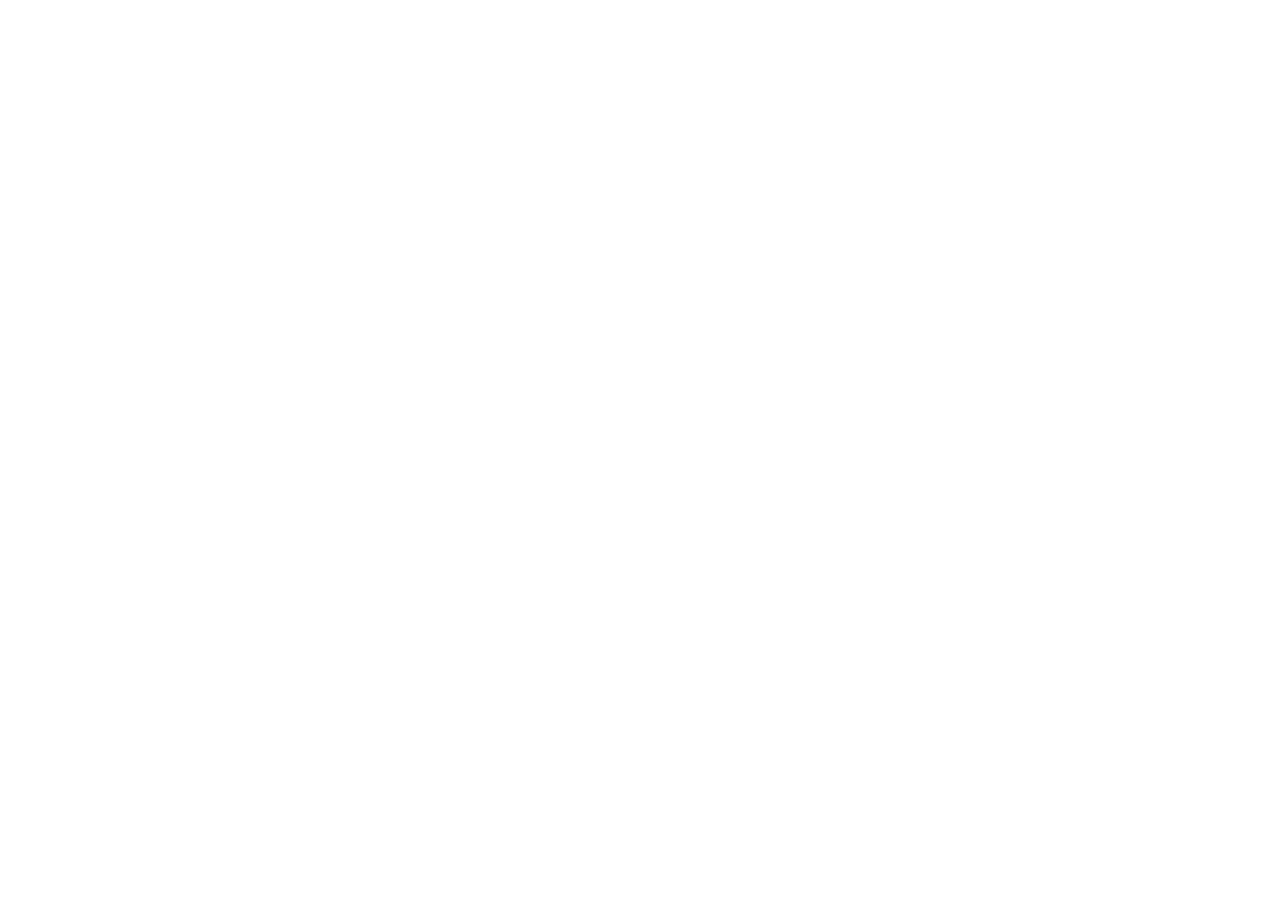
==== index.html @ 06d78d98 "Add files via upload" ====
<!doctype html><html lang="en"><head><meta charset="UTF-8"><meta name="viewport" content="width=device-width,initial-scale=1"><meta http-equiv="refresh" content="0; url=https://artuchka.github.io/carbonex_webpack/pages/index.html"><title>transfer</title><script defer="defer" src="scripts/runtime.743f1b0fbcf924153faa.js"></script><script defer="defer" src="scripts/index.76515ebac9f952117850.js"></script><script defer="defer" src="scripts/about.baab93d1dc655d217a46.js"></script><script defer="defer" src="scripts/contact.d3792eaab68d9ca2383b.js"></script><script defer="defer" src="scripts/brunches.a3fe02548e35f47f74bb.js"></script><script defer="defer" src="scripts/news.941eb6f0e7a9055fbc7c.js"></script><script defer="defer" src="scripts/products.e85b2eaa3af7d85cfc5d.js"></script><script defer="defer" src="scripts/footer.417ac31584b0e23fd582.js"></script><script defer="defer" src="scripts/header.2b86e979742d3f9196d7.js"></script><link href="index.css" rel="stylesheet"><link href="about.css" rel="stylesheet"><link href="contact.css" rel="stylesheet"><link href="brunches.css" rel="stylesheet"><link href="news.css" rel="stylesheet"><link href="products.css" rel="stylesheet"></head><body></body></html>
---- index.css ----
@import url(https://fonts.googleapis.com/css2?family=Noto+Sans:ital,wght@0,200;0,300;0,400;0,500;0,600;0,700;0,800;1,200;1,300;1,400;1,500;1,600;1,700;1,800&family=Play:wght@400;700&display=swap);
*{margin:0;padding:0;box-sizing:border-box}.btn{background-color:#fff;border-radius:.3em;cursor:pointer;padding:.9em;font-size:1.1rem;text-align:center;text-decoration:none;color:#323232;text-transform:uppercase;font-family:"Play",sans-serif;letter-spacing:.07em;max-width:300px}.btn.btn--border{border:1px solid #323232}.header{display:flex;flex-direction:row;justify-content:space-between;align-items:center;align-items:center;padding:1rem;position:sticky;background-color:#fff;z-index:1;top:0;box-shadow:0 0 10px 0 rgba(115,115,115,.557)}.header .tablet{display:none}.header .phone-call .desc{font-family:"Noto Sans",sans-serif;margin-bottom:1em;max-width:700px;color:#8b8b8b}.header .phone-call a{color:#323232;text-decoration:none;font-family:"Noto Sans",sans-serif}@media(min-width: 768px){.header .tablet{display:block}}.header .logo{display:flex;flex-direction:row;justify-content:space-between;align-items:center}.header .logo .text{font-family:"Play",sans-serif;text-transform:uppercase;font-weight:700}.header .nav{display:none;position:absolute;top:100%;left:0;width:100vw}.header .nav-list{display:flex;flex-direction:column;align-items:center;gap:3rem;padding:1rem;background-color:#323232}.header .nav-list a{color:#fff;text-decoration:none;font-family:"Noto Sans",sans-serif;margin-bottom:1em;max-width:700px}.header .nav.show{display:block}.footer{background-color:#323232;display:flex;flex-direction:column;align-items:center;text-align:center;gap:1rem;padding:1rem}.footer>*{font-family:"Noto Sans",sans-serif;margin-bottom:1em;max-width:700px;color:#8b8b8b}@media(min-width: 768px){.footer{flex-direction:row;flex-wrap:wrap;justify-content:space-around;gap:3rem}}.footer .phone-call .desc{font-family:"Noto Sans",sans-serif;margin-bottom:1em;max-width:700px;color:#8b8b8b}.footer .phone-call a{color:#fff;text-decoration:none}.footer .address{color:#fff}.footer .logo{display:flex;flex-direction:row;justify-content:space-between;align-items:center;justify-content:center;gap:1rem}.footer .logo .text{font-family:"Play",sans-serif;text-transform:uppercase;font-weight:700}.footer .logo .text{color:#fff}.section{padding:1rem;color:#323232}.section>*{width:90%;margin:0 auto}.section .section__title{font-size:calc(2rem + .5vw);font-weight:600;font-family:"Play",sans-serif;text-transform:uppercase;margin-bottom:1em;max-width:700px;text-align:center}.section .section__subtitle{font-family:"Noto Sans",sans-serif;margin-bottom:1em;max-width:700px}.section .section__image{margin-bottom:2rem;margin-top:2rem;position:relative;max-width:500px}.section .section__image .bg{background-color:#c1f0ff;width:100%;height:100%;position:absolute;inset:0;top:-10px;left:10px;z-index:-1;border-radius:.3em}.section .section__image img{width:100%;height:100%;border-radius:.3em}.section .section__text{font-family:"Noto Sans",sans-serif;text-align:center;margin-bottom:4rem}.section .section__text p{margin-bottom:1rem}@media(min-width: 768px){.section .section__text{text-align:left}}.section-full-screen{display:flex;flex-direction:column;justify-content:center;align-items:flex-start;min-height:100vh;color:#fff;position:relative;isolation:isolate}.section-full-screen ::after{content:"";position:absolute;inset:0;background-image:url(images/header_bg.7e045c01c6c83c790b51.png);background-size:cover;z-index:-1;filter:brightness(50%)}.section-full-screen .title{font-size:calc(2rem + .5vw);font-weight:600;font-family:"Play",sans-serif;text-transform:uppercase;margin-bottom:1em;max-width:700px}.section-full-screen .subtitle{font-family:"Noto Sans",sans-serif;margin-bottom:1em;max-width:700px}@media(min-width: 768px){.section-full-screen>*{margin-left:2rem}}.branch-container{display:flex;flex-direction:column;justify-content:center;align-items:center;text-align:center;gap:2rem}@media(min-width: 768px){.branch-container{flex-direction:row;flex-wrap:wrap}}.branch-container .branch-item{display:flex;flex-direction:column;justify-content:center;align-items:center;gap:1rem;width:50%;max-width:200px}.branch-container .branch-item .name{font-size:1rem;text-transform:uppercase;font-weight:600;font-family:"Play",sans-serif}.branch-container .branch-item .follow-link{text-decoration:none;color:#323232;border-bottom:2px dashed #323232}.branch-container .branch-item img{width:100px;height:100px}.product-container{display:flex;flex-direction:column;align-items:center;justify-content:center;gap:2rem}@media(min-width: 768px){.product-container{flex-direction:row;flex-wrap:wrap}}.product-container .product-card{position:relative;overflow:hidden;border-radius:.5em;max-width:300px}.product-container .product-card img{width:100%;height:100%}.product-container .product-card .content{display:flex;flex-direction:column;height:100%;position:absolute;top:0;left:0;padding:1rem;color:#fff;font-family:"Play",sans-serif}.product-container .product-card .content .card-title{font-size:1.3rem;font-weight:700;text-transform:uppercase;margin-bottom:1rem}.product-container .product-card .content .card-text{font-family:"Noto Sans",sans-serif}.product-container .product-card .content .card-btn{display:flex;flex-direction:row;justify-content:space-between;align-items:center;position:absolute;bottom:0;left:0;right:0;background-color:#007fa7}.product-container .product-card .content .card-btn span{background-color:#005874;padding:.5rem 1rem}.product-container .product-card .content .card-btn .btn-text{margin-left:auto;margin-right:auto;text-transform:uppercase;color:#fff}.section-benefits{padding:0}.benefit-list{position:relative;isolation:isolate;color:#fff;padding:3rem 2rem;text-align:center}.benefit-list ::after{content:"";position:absolute;inset:0;background-image:url(images/benefit_bg.de28521b7c0b02833024.png);background-size:cover;z-index:-1}@media(min-width: 768px){.benefit-list ::after{background-position-y:50%}}.benefit-list .title{display:flex;flex-direction:row;justify-content:space-between;align-items:center;gap:1rem;justify-content:center;align-items:center;max-width:40%;margin:0 auto;font-size:calc(2rem + .5vw);font-weight:600;font-family:"Play",sans-serif;text-transform:uppercase;margin-bottom:1em;max-width:700px;font-size:1rem}@media(min-width: 768px){.benefit-list .title{font-size:1.5rem}}.benefit-list .desc{font-family:"Noto Sans",sans-serif}.section-about{text-align:center}.news-container{display:flex;flex-direction:column;justify-content:center;align-items:center;gap:2rem}.news-container .tablet{display:none}@media(min-width: 768px){.news-container{flex-direction:row;flex-wrap:wrap}.news-container .tablet{display:block}}.news-container .news-card{border-radius:.5em;max-width:300px}.news-container .news-card img{width:100%;height:100%}.news-container .news-card .content{display:flex;flex-direction:column;font-family:"Play",sans-serif}.news-container .news-card .content .card-title{font-size:1.3rem;font-weight:700;text-transform:uppercase;margin-bottom:1rem}.news-container .news-card .content .card-text{font-family:"Noto Sans",sans-serif;margin-bottom:1em}.news-container .news-card .content .card-btn{display:flex;flex-direction:row;justify-content:space-between;align-items:center;border-radius:.5em;overflow:hidden;background-color:#007fa7}.news-container .news-card .content .card-btn span{background-color:#005874;padding:.5rem 1rem}.news-container .news-card .content .card-btn .btn-text{margin-left:auto;margin-right:auto;text-transform:uppercase;color:#fff}.section-contact .contact-list-title{font-size:calc(2rem + .5vw);font-weight:600;font-family:"Play",sans-serif;text-transform:uppercase;margin-bottom:1em;max-width:700px;font-size:calc(1.2rem + .5vw);margin-bottom:0;text-align:center;text-align:left;margin-bottom:1em;margin-left:1rem}.section-contact .contact-list{display:flex;flex-direction:column;margin-left:1rem;gap:1rem}.section-contact .contact-list .contact-item{display:grid;grid-template-columns:100px 1fr}.section-contact .contact-list .contact-item .property{font-family:"Noto Sans",sans-serif;margin-bottom:1em;max-width:700px;color:#8b8b8b}.section-contact .contact-list .contact-item .value{font-family:"Noto Sans",sans-serif}.section-contact .contact-list .contact-item .value__title{color:#007fa7}.section-contact .contact-list .contact-item .value__list{display:flex;flex-direction:column;list-style:none}@media(min-width: 768px){.section-contact>*{margin-left:3rem}}.section-contact .section__image{margin-bottom:2rem;margin-top:2rem;position:relative;max-width:500px;margin-left:auto;margin-right:auto}.section-contact .section__image .bg{background-color:#c1f0ff;width:100%;height:100%;position:absolute;inset:0;top:-10px;left:10px;z-index:-1;border-radius:.3em}.section-contact .section__image img{width:100%;height:100%;border-radius:.3em}.section-contact .link-btn{display:flex;flex-direction:row;justify-content:space-between;align-items:center;border-radius:.5em;overflow:hidden;background-color:#007fa7;max-width:400px}.section-contact .link-btn span{background-color:#005874;padding:.5rem 1rem}.section-contact .link-btn .btn-text{margin-left:auto;margin-right:auto;text-transform:uppercase;color:#fff}

/*# sourceMappingURL=[data-uri]*/
---- about.css ----
@import url(https://fonts.googleapis.com/css2?family=Noto+Sans:ital,wght@0,200;0,300;0,400;0,500;0,600;0,700;0,800;1,200;1,300;1,400;1,500;1,600;1,700;1,800&family=Play:wght@400;700&display=swap);
*{margin:0;padding:0;box-sizing:border-box}.btn{background-color:#fff;border-radius:.3em;cursor:pointer;padding:.9em;font-size:1.1rem;text-align:center;text-decoration:none;color:#323232;text-transform:uppercase;font-family:"Play",sans-serif;letter-spacing:.07em;max-width:300px}.btn.btn--border{border:1px solid #323232}.header{display:flex;flex-direction:row;justify-content:space-between;align-items:center;align-items:center;padding:1rem;position:sticky;background-color:#fff;z-index:1;top:0;box-shadow:0 0 10px 0 rgba(115,115,115,.557)}.header .tablet{display:none}.header .phone-call .desc{font-family:"Noto Sans",sans-serif;margin-bottom:1em;max-width:700px;color:#8b8b8b}.header .phone-call a{color:#323232;text-decoration:none;font-family:"Noto Sans",sans-serif}@media(min-width: 768px){.header .tablet{display:block}}.header .logo{display:flex;flex-direction:row;justify-content:space-between;align-items:center}.header .logo .text{font-family:"Play",sans-serif;text-transform:uppercase;font-weight:700}.header .nav{display:none;position:absolute;top:100%;left:0;width:100vw}.header .nav-list{display:flex;flex-direction:column;align-items:center;gap:3rem;padding:1rem;background-color:#323232}.header .nav-list a{color:#fff;text-decoration:none;font-family:"Noto Sans",sans-serif;margin-bottom:1em;max-width:700px}.header .nav.show{display:block}.footer{background-color:#323232;display:flex;flex-direction:column;align-items:center;text-align:center;gap:1rem;padding:1rem}.footer>*{font-family:"Noto Sans",sans-serif;margin-bottom:1em;max-width:700px;color:#8b8b8b}@media(min-width: 768px){.footer{flex-direction:row;flex-wrap:wrap;justify-content:space-around;gap:3rem}}.footer .phone-call .desc{font-family:"Noto Sans",sans-serif;margin-bottom:1em;max-width:700px;color:#8b8b8b}.footer .phone-call a{color:#fff;text-decoration:none}.footer .address{color:#fff}.footer .logo{display:flex;flex-direction:row;justify-content:space-between;align-items:center;justify-content:center;gap:1rem}.footer .logo .text{font-family:"Play",sans-serif;text-transform:uppercase;font-weight:700}.footer .logo .text{color:#fff}.section{padding:1rem;color:#323232}.section>*{width:90%;margin:0 auto}.section .section__title{font-size:calc(2rem + .5vw);font-weight:600;font-family:"Play",sans-serif;text-transform:uppercase;margin-bottom:1em;max-width:700px;text-align:center}.section .section__subtitle{font-family:"Noto Sans",sans-serif;margin-bottom:1em;max-width:700px}.section .section__image{margin-bottom:2rem;margin-top:2rem;position:relative;max-width:500px}.section .section__image .bg{background-color:#c1f0ff;width:100%;height:100%;position:absolute;inset:0;top:-10px;left:10px;z-index:-1;border-radius:.3em}.section .section__image img{width:100%;height:100%;border-radius:.3em}.section .section__text{font-family:"Noto Sans",sans-serif;text-align:center;margin-bottom:4rem}.section .section__text p{margin-bottom:1rem}@media(min-width: 768px){.section .section__text{text-align:left}}.section{overflow:hidden}.slider{display:flex;flex-direction:row;justify-content:space-between;align-items:center;position:relative;width:120%;height:100px}.slider__element{position:absolute;right:0px;animation:slide-element 5s linear infinite;width:40%;max-width:130px}.slider__element img{height:100%;width:100%}@keyframes slide-element{0%{right:0}100%{right:120vw}}

/*# sourceMappingURL=[data-uri]*/
---- contact.css ----
@import url(https://fonts.googleapis.com/css2?family=Noto+Sans:ital,wght@0,200;0,300;0,400;0,500;0,600;0,700;0,800;1,200;1,300;1,400;1,500;1,600;1,700;1,800&family=Play:wght@400;700&display=swap);
*{margin:0;padding:0;box-sizing:border-box}.btn{background-color:#fff;border-radius:.3em;cursor:pointer;padding:.9em;font-size:1.1rem;text-align:center;text-decoration:none;color:#323232;text-transform:uppercase;font-family:"Play",sans-serif;letter-spacing:.07em;max-width:300px}.btn.btn--border{border:1px solid #323232}.header{display:flex;flex-direction:row;justify-content:space-between;align-items:center;align-items:center;padding:1rem;position:sticky;background-color:#fff;z-index:1;top:0;box-shadow:0 0 10px 0 rgba(115,115,115,.557)}.header .tablet{display:none}.header .phone-call .desc{font-family:"Noto Sans",sans-serif;margin-bottom:1em;max-width:700px;color:#8b8b8b}.header .phone-call a{color:#323232;text-decoration:none;font-family:"Noto Sans",sans-serif}@media(min-width: 768px){.header .tablet{display:block}}.header .logo{display:flex;flex-direction:row;justify-content:space-between;align-items:center}.header .logo .text{font-family:"Play",sans-serif;text-transform:uppercase;font-weight:700}.header .nav{display:none;position:absolute;top:100%;left:0;width:100vw}.header .nav-list{display:flex;flex-direction:column;align-items:center;gap:3rem;padding:1rem;background-color:#323232}.header .nav-list a{color:#fff;text-decoration:none;font-family:"Noto Sans",sans-serif;margin-bottom:1em;max-width:700px}.header .nav.show{display:block}.footer{background-color:#323232;display:flex;flex-direction:column;align-items:center;text-align:center;gap:1rem;padding:1rem}.footer>*{font-family:"Noto Sans",sans-serif;margin-bottom:1em;max-width:700px;color:#8b8b8b}@media(min-width: 768px){.footer{flex-direction:row;flex-wrap:wrap;justify-content:space-around;gap:3rem}}.footer .phone-call .desc{font-family:"Noto Sans",sans-serif;margin-bottom:1em;max-width:700px;color:#8b8b8b}.footer .phone-call a{color:#fff;text-decoration:none}.footer .address{color:#fff}.footer .logo{display:flex;flex-direction:row;justify-content:space-between;align-items:center;justify-content:center;gap:1rem}.footer .logo .text{font-family:"Play",sans-serif;text-transform:uppercase;font-weight:700}.footer .logo .text{color:#fff}.section{padding:1rem;color:#323232}.section>*{width:90%;margin:0 auto}.section .section__title{font-size:calc(2rem + .5vw);font-weight:600;font-family:"Play",sans-serif;text-transform:uppercase;margin-bottom:1em;max-width:700px;text-align:center}.section .section__subtitle{font-family:"Noto Sans",sans-serif;margin-bottom:1em;max-width:700px}.section .section__image{margin-bottom:2rem;margin-top:2rem;position:relative;max-width:500px}.section .section__image .bg{background-color:#c1f0ff;width:100%;height:100%;position:absolute;inset:0;top:-10px;left:10px;z-index:-1;border-radius:.3em}.section .section__image img{width:100%;height:100%;border-radius:.3em}.section .section__text{font-family:"Noto Sans",sans-serif;text-align:center;margin-bottom:4rem}.section .section__text p{margin-bottom:1rem}@media(min-width: 768px){.section .section__text{text-align:left}}.section-contact .contact-list-title{font-size:calc(2rem + .5vw);font-weight:600;font-family:"Play",sans-serif;text-transform:uppercase;margin-bottom:1em;max-width:700px;font-size:calc(1.2rem + .5vw);margin-bottom:0;text-align:center;text-align:left;margin-bottom:1em;margin-left:1rem}.section-contact .contact-list{display:flex;flex-direction:column;margin-left:1rem;gap:1rem}.section-contact .contact-list .contact-item{display:grid;grid-template-columns:100px 1fr}.section-contact .contact-list .contact-item .property{font-family:"Noto Sans",sans-serif;margin-bottom:1em;max-width:700px;color:#8b8b8b}.section-contact .contact-list .contact-item .value{font-family:"Noto Sans",sans-serif}.section-contact .contact-list .contact-item .value__title{color:#007fa7}.section-contact .contact-list .contact-item .value__list{display:flex;flex-direction:column;list-style:none}.section-contact .contact-list{margin-bottom:3rem}.section-contact .props__title{font-size:calc(2rem + .5vw);font-weight:600;font-family:"Play",sans-serif;text-transform:uppercase;margin-bottom:1em;max-width:700px;font-size:calc(1.2rem + .5vw);margin-bottom:0;text-align:center;text-align:left;margin-left:1rem;margin-bottom:1em}.section-contact .props__text{font-family:"Noto Sans",sans-serif;margin-bottom:3rem;margin-left:1rem}

/*# sourceMappingURL=[data-uri]*/
---- brunches.css ----
@import url(https://fonts.googleapis.com/css2?family=Noto+Sans:ital,wght@0,200;0,300;0,400;0,500;0,600;0,700;0,800;1,200;1,300;1,400;1,500;1,600;1,700;1,800&family=Play:wght@400;700&display=swap);
*{margin:0;padding:0;box-sizing:border-box}.btn{background-color:#fff;border-radius:.3em;cursor:pointer;padding:.9em;font-size:1.1rem;text-align:center;text-decoration:none;color:#323232;text-transform:uppercase;font-family:"Play",sans-serif;letter-spacing:.07em;max-width:300px}.btn.btn--border{border:1px solid #323232}.header{display:flex;flex-direction:row;justify-content:space-between;align-items:center;align-items:center;padding:1rem;position:sticky;background-color:#fff;z-index:1;top:0;box-shadow:0 0 10px 0 rgba(115,115,115,.557)}.header .tablet{display:none}.header .phone-call .desc{font-family:"Noto Sans",sans-serif;margin-bottom:1em;max-width:700px;color:#8b8b8b}.header .phone-call a{color:#323232;text-decoration:none;font-family:"Noto Sans",sans-serif}@media(min-width: 768px){.header .tablet{display:block}}.header .logo{display:flex;flex-direction:row;justify-content:space-between;align-items:center}.header .logo .text{font-family:"Play",sans-serif;text-transform:uppercase;font-weight:700}.header .nav{display:none;position:absolute;top:100%;left:0;width:100vw}.header .nav-list{display:flex;flex-direction:column;align-items:center;gap:3rem;padding:1rem;background-color:#323232}.header .nav-list a{color:#fff;text-decoration:none;font-family:"Noto Sans",sans-serif;margin-bottom:1em;max-width:700px}.header .nav.show{display:block}.footer{background-color:#323232;display:flex;flex-direction:column;align-items:center;text-align:center;gap:1rem;padding:1rem}.footer>*{font-family:"Noto Sans",sans-serif;margin-bottom:1em;max-width:700px;color:#8b8b8b}@media(min-width: 768px){.footer{flex-direction:row;flex-wrap:wrap;justify-content:space-around;gap:3rem}}.footer .phone-call .desc{font-family:"Noto Sans",sans-serif;margin-bottom:1em;max-width:700px;color:#8b8b8b}.footer .phone-call a{color:#fff;text-decoration:none}.footer .address{color:#fff}.footer .logo{display:flex;flex-direction:row;justify-content:space-between;align-items:center;justify-content:center;gap:1rem}.footer .logo .text{font-family:"Play",sans-serif;text-transform:uppercase;font-weight:700}.footer .logo .text{color:#fff}.section{padding:1rem;color:#323232}.section>*{width:90%;margin:0 auto}.section .section__title{font-size:calc(2rem + .5vw);font-weight:600;font-family:"Play",sans-serif;text-transform:uppercase;margin-bottom:1em;max-width:700px;text-align:center}.section .section__subtitle{font-family:"Noto Sans",sans-serif;margin-bottom:1em;max-width:700px}.section .section__image{margin-bottom:2rem;margin-top:2rem;position:relative;max-width:500px}.section .section__image .bg{background-color:#c1f0ff;width:100%;height:100%;position:absolute;inset:0;top:-10px;left:10px;z-index:-1;border-radius:.3em}.section .section__image img{width:100%;height:100%;border-radius:.3em}.section .section__text{font-family:"Noto Sans",sans-serif;text-align:center;margin-bottom:4rem}.section .section__text p{margin-bottom:1rem}@media(min-width: 768px){.section .section__text{text-align:left}}.list__title{font-size:calc(2rem + .5vw);font-weight:600;font-family:"Play",sans-serif;text-transform:uppercase;margin-bottom:1em;max-width:700px;font-size:calc(1.2rem + .5vw);margin-bottom:0;text-align:center;margin-bottom:1.3em}.list__container{display:flex;flex-direction:column;justify-content:center;align-items:center;gap:2rem;width:90%}@media(min-width: 768px){.list__container{flex-direction:row;flex-wrap:wrap}}.list__item{display:flex;flex-direction:column;justify-content:center;align-items:center;gap:.8rem;text-align:center;width:50%;max-width:300px}.list__item img{height:100px;width:100px}.list__item .name{font-size:calc(2rem + .5vw);font-weight:600;font-family:"Play",sans-serif;text-transform:uppercase;margin-bottom:1em;max-width:700px;font-size:calc(1.2rem + .5vw);margin-bottom:0;text-align:center;max-width:70%}.list__item .desc{font-family:"Noto Sans",sans-serif;display:flex;flex-direction:column;gap:.5rem}

/*# sourceMappingURL=[data-uri]*/
---- news.css ----
@import url(https://fonts.googleapis.com/css2?family=Noto+Sans:ital,wght@0,200;0,300;0,400;0,500;0,600;0,700;0,800;1,200;1,300;1,400;1,500;1,600;1,700;1,800&family=Play:wght@400;700&display=swap);
*{margin:0;padding:0;box-sizing:border-box}.btn{background-color:#fff;border-radius:.3em;cursor:pointer;padding:.9em;font-size:1.1rem;text-align:center;text-decoration:none;color:#323232;text-transform:uppercase;font-family:"Play",sans-serif;letter-spacing:.07em;max-width:300px}.btn.btn--border{border:1px solid #323232}.header{display:flex;flex-direction:row;justify-content:space-between;align-items:center;align-items:center;padding:1rem;position:sticky;background-color:#fff;z-index:1;top:0;box-shadow:0 0 10px 0 rgba(115,115,115,.557)}.header .tablet{display:none}.header .phone-call .desc{font-family:"Noto Sans",sans-serif;margin-bottom:1em;max-width:700px;color:#8b8b8b}.header .phone-call a{color:#323232;text-decoration:none;font-family:"Noto Sans",sans-serif}@media(min-width: 768px){.header .tablet{display:block}}.header .logo{display:flex;flex-direction:row;justify-content:space-between;align-items:center}.header .logo .text{font-family:"Play",sans-serif;text-transform:uppercase;font-weight:700}.header .nav{display:none;position:absolute;top:100%;left:0;width:100vw}.header .nav-list{display:flex;flex-direction:column;align-items:center;gap:3rem;padding:1rem;background-color:#323232}.header .nav-list a{color:#fff;text-decoration:none;font-family:"Noto Sans",sans-serif;margin-bottom:1em;max-width:700px}.header .nav.show{display:block}.footer{background-color:#323232;display:flex;flex-direction:column;align-items:center;text-align:center;gap:1rem;padding:1rem}.footer>*{font-family:"Noto Sans",sans-serif;margin-bottom:1em;max-width:700px;color:#8b8b8b}@media(min-width: 768px){.footer{flex-direction:row;flex-wrap:wrap;justify-content:space-around;gap:3rem}}.footer .phone-call .desc{font-family:"Noto Sans",sans-serif;margin-bottom:1em;max-width:700px;color:#8b8b8b}.footer .phone-call a{color:#fff;text-decoration:none}.footer .address{color:#fff}.footer .logo{display:flex;flex-direction:row;justify-content:space-between;align-items:center;justify-content:center;gap:1rem}.footer .logo .text{font-family:"Play",sans-serif;text-transform:uppercase;font-weight:700}.footer .logo .text{color:#fff}.section{padding:1rem;color:#323232}.section>*{width:90%;margin:0 auto}.section .section__title{font-size:calc(2rem + .5vw);font-weight:600;font-family:"Play",sans-serif;text-transform:uppercase;margin-bottom:1em;max-width:700px;text-align:center}.section .section__subtitle{font-family:"Noto Sans",sans-serif;margin-bottom:1em;max-width:700px}.section .section__image{margin-bottom:2rem;margin-top:2rem;position:relative;max-width:500px}.section .section__image .bg{background-color:#c1f0ff;width:100%;height:100%;position:absolute;inset:0;top:-10px;left:10px;z-index:-1;border-radius:.3em}.section .section__image img{width:100%;height:100%;border-radius:.3em}.section .section__text{font-family:"Noto Sans",sans-serif;text-align:center;margin-bottom:4rem}.section .section__text p{margin-bottom:1rem}@media(min-width: 768px){.section .section__text{text-align:left}}.pagination{display:flex;flex-direction:row;justify-content:space-between;align-items:center;justify-content:center;align-items:center;gap:1rem}.pagination .page{width:25px;height:25px;border-radius:50%;background-color:#c1f0ff}.pagination .page.active{background-color:#007fa7}.pagination .btn{width:50px;height:50px;border-radius:50%;background-color:#007fa7;border:none;outline:none;position:relative}.pagination .btn span{height:5px;border-radius:300px;top:50%;left:50%;position:absolute;background:#fff}.pagination .btn span:nth-child(1){width:30px;transform:translate(-50%, -50%)}.pagination .btn span:nth-child(2),.pagination .btn span:nth-child(3){width:15px}.pagination .btn.btn-prev span:nth-child(2),.pagination .btn.btn-prev span:nth-child(3){transform-origin:left center}.pagination .btn.btn-prev span:nth-child(2){transform:translate(calc(-50% - 7.5px), calc(-50% - 0.1em)) rotate(45deg)}.pagination .btn.btn-prev span:nth-child(3){transform:translate(calc(-50% - 7.5px), calc(-50% + 0.1em)) rotate(-45deg)}.pagination .btn.btn-next span:nth-child(2),.pagination .btn.btn-next span:nth-child(3){transform-origin:right center}.pagination .btn.btn-next span:nth-child(2){transform:translate(0, calc(-50% + 0.1em)) rotate(45deg)}.pagination .btn.btn-next span:nth-child(3){transform:translate(0, calc(-50% - 0.1em)) rotate(-45deg)}

/*# sourceMappingURL=[data-uri]*/
---- products.css ----
@import url(https://fonts.googleapis.com/css2?family=Noto+Sans:ital,wght@0,200;0,300;0,400;0,500;0,600;0,700;0,800;1,200;1,300;1,400;1,500;1,600;1,700;1,800&family=Play:wght@400;700&display=swap);
*{margin:0;padding:0;box-sizing:border-box}.btn{background-color:#fff;border-radius:.3em;cursor:pointer;padding:.9em;font-size:1.1rem;text-align:center;text-decoration:none;color:#323232;text-transform:uppercase;font-family:"Play",sans-serif;letter-spacing:.07em;max-width:300px}.btn.btn--border{border:1px solid #323232}.header{display:flex;flex-direction:row;justify-content:space-between;align-items:center;align-items:center;padding:1rem;position:sticky;background-color:#fff;z-index:1;top:0;box-shadow:0 0 10px 0 rgba(115,115,115,.557)}.header .tablet{display:none}.header .phone-call .desc{font-family:"Noto Sans",sans-serif;margin-bottom:1em;max-width:700px;color:#8b8b8b}.header .phone-call a{color:#323232;text-decoration:none;font-family:"Noto Sans",sans-serif}@media(min-width: 768px){.header .tablet{display:block}}.header .logo{display:flex;flex-direction:row;justify-content:space-between;align-items:center}.header .logo .text{font-family:"Play",sans-serif;text-transform:uppercase;font-weight:700}.header .nav{display:none;position:absolute;top:100%;left:0;width:100vw}.header .nav-list{display:flex;flex-direction:column;align-items:center;gap:3rem;padding:1rem;background-color:#323232}.header .nav-list a{color:#fff;text-decoration:none;font-family:"Noto Sans",sans-serif;margin-bottom:1em;max-width:700px}.header .nav.show{display:block}.footer{background-color:#323232;display:flex;flex-direction:column;align-items:center;text-align:center;gap:1rem;padding:1rem}.footer>*{font-family:"Noto Sans",sans-serif;margin-bottom:1em;max-width:700px;color:#8b8b8b}@media(min-width: 768px){.footer{flex-direction:row;flex-wrap:wrap;justify-content:space-around;gap:3rem}}.footer .phone-call .desc{font-family:"Noto Sans",sans-serif;margin-bottom:1em;max-width:700px;color:#8b8b8b}.footer .phone-call a{color:#fff;text-decoration:none}.footer .address{color:#fff}.footer .logo{display:flex;flex-direction:row;justify-content:space-between;align-items:center;justify-content:center;gap:1rem}.footer .logo .text{font-family:"Play",sans-serif;text-transform:uppercase;font-weight:700}.footer .logo .text{color:#fff}.section{padding:1rem;color:#323232}.section>*{width:90%;margin:0 auto}.section .section__title{font-size:calc(2rem + .5vw);font-weight:600;font-family:"Play",sans-serif;text-transform:uppercase;margin-bottom:1em;max-width:700px;text-align:center}.section .section__subtitle{font-family:"Noto Sans",sans-serif;margin-bottom:1em;max-width:700px}.section .section__image{margin-bottom:2rem;margin-top:2rem;position:relative;max-width:500px}.section .section__image .bg{background-color:#c1f0ff;width:100%;height:100%;position:absolute;inset:0;top:-10px;left:10px;z-index:-1;border-radius:.3em}.section .section__image img{width:100%;height:100%;border-radius:.3em}.section .section__text{font-family:"Noto Sans",sans-serif;text-align:center;margin-bottom:4rem}.section .section__text p{margin-bottom:1rem}@media(min-width: 768px){.section .section__text{text-align:left}}.product__pagination{display:flex;flex-direction:row;justify-content:space-between;align-items:center;justify-content:center;align-items:center;gap:1rem}.product__pagination .page{width:25px;height:25px;border-radius:50%;background-color:#c1f0ff}.product__pagination .page.active{background-color:#007fa7}.product__pagination .btn{width:50px;height:50px;border-radius:50%;background-color:#007fa7;border:none;outline:none;position:relative}.product__pagination .btn span{height:5px;border-radius:300px;top:50%;left:50%;position:absolute;background:#fff}.product__pagination .btn span:nth-child(1){width:30px;transform:translate(-50%, -50%)}.product__pagination .btn span:nth-child(2),.product__pagination .btn span:nth-child(3){width:15px}.product__pagination .btn.btn-prev span:nth-child(2),.product__pagination .btn.btn-prev span:nth-child(3){transform-origin:left center}.product__pagination .btn.btn-prev span:nth-child(2){transform:translate(calc(-50% - 7.5px), calc(-50% - 0.1em)) rotate(45deg)}.product__pagination .btn.btn-prev span:nth-child(3){transform:translate(calc(-50% - 7.5px), calc(-50% + 0.1em)) rotate(-45deg)}.product__pagination .btn.btn-next span:nth-child(2),.product__pagination .btn.btn-next span:nth-child(3){transform-origin:right center}.product__pagination .btn.btn-next span:nth-child(2){transform:translate(0, calc(-50% + 0.1em)) rotate(45deg)}.product__pagination .btn.btn-next span:nth-child(3){transform:translate(0, calc(-50% - 0.1em)) rotate(-45deg)}.product__list{display:flex;flex-direction:column;justify-content:center;align-items:center;gap:1.3rem;margin-bottom:2rem}@media(min-width: 768px){.product__list{flex-direction:row}}.card{overflow:hidden;padding:1.3rem;border-radius:.5em;border:1px solid #323232;width:50%;max-width:300px;text-align:center}.card img{margin-bottom:1rem}.product-desc{overflow:hidden;padding:1.3rem;border-radius:.5em;border:1px solid #323232;margin-top:2rem}.product-desc img{margin-bottom:1rem;width:100%;height:100%;max-width:300px}.product-desc__midtitle{font-size:calc(2rem + .5vw);font-weight:600;font-family:"Play",sans-serif;text-transform:uppercase;margin-bottom:1em;max-width:700px;font-size:calc(1.2rem + .5vw);margin-bottom:0;text-align:center;text-align:left;margin-bottom:1rem}.product-desc__subtitle{font-family:"Noto Sans",sans-serif;margin-bottom:1em;max-width:700px}.short-desc{display:flex;flex-direction:column;align-items:center}@media(min-width: 768px){.short-desc{flex-direction:row;align-items:flex-start}}.desc-table{overflow:scroll;width:100%}.desc-table tbody{display:flex;flex-direction:column;font-family:"Noto Sans",sans-serif}.desc-table tbody tr{display:flex;flex-direction:column;text-align:center}@media(min-width: 768px){.desc-table tbody tr{flex-direction:row}}.desc-table tbody tr th{background-color:rgba(222,118,0,.384)}.desc-table tbody tr>*{border:1px solid rgba(222,118,0,.384);padding:.3em;word-wrap:break-word}@media(min-width: 768px){.desc-table tbody tr>*{width:20%}}

/*# sourceMappingURL=[data-uri]*/
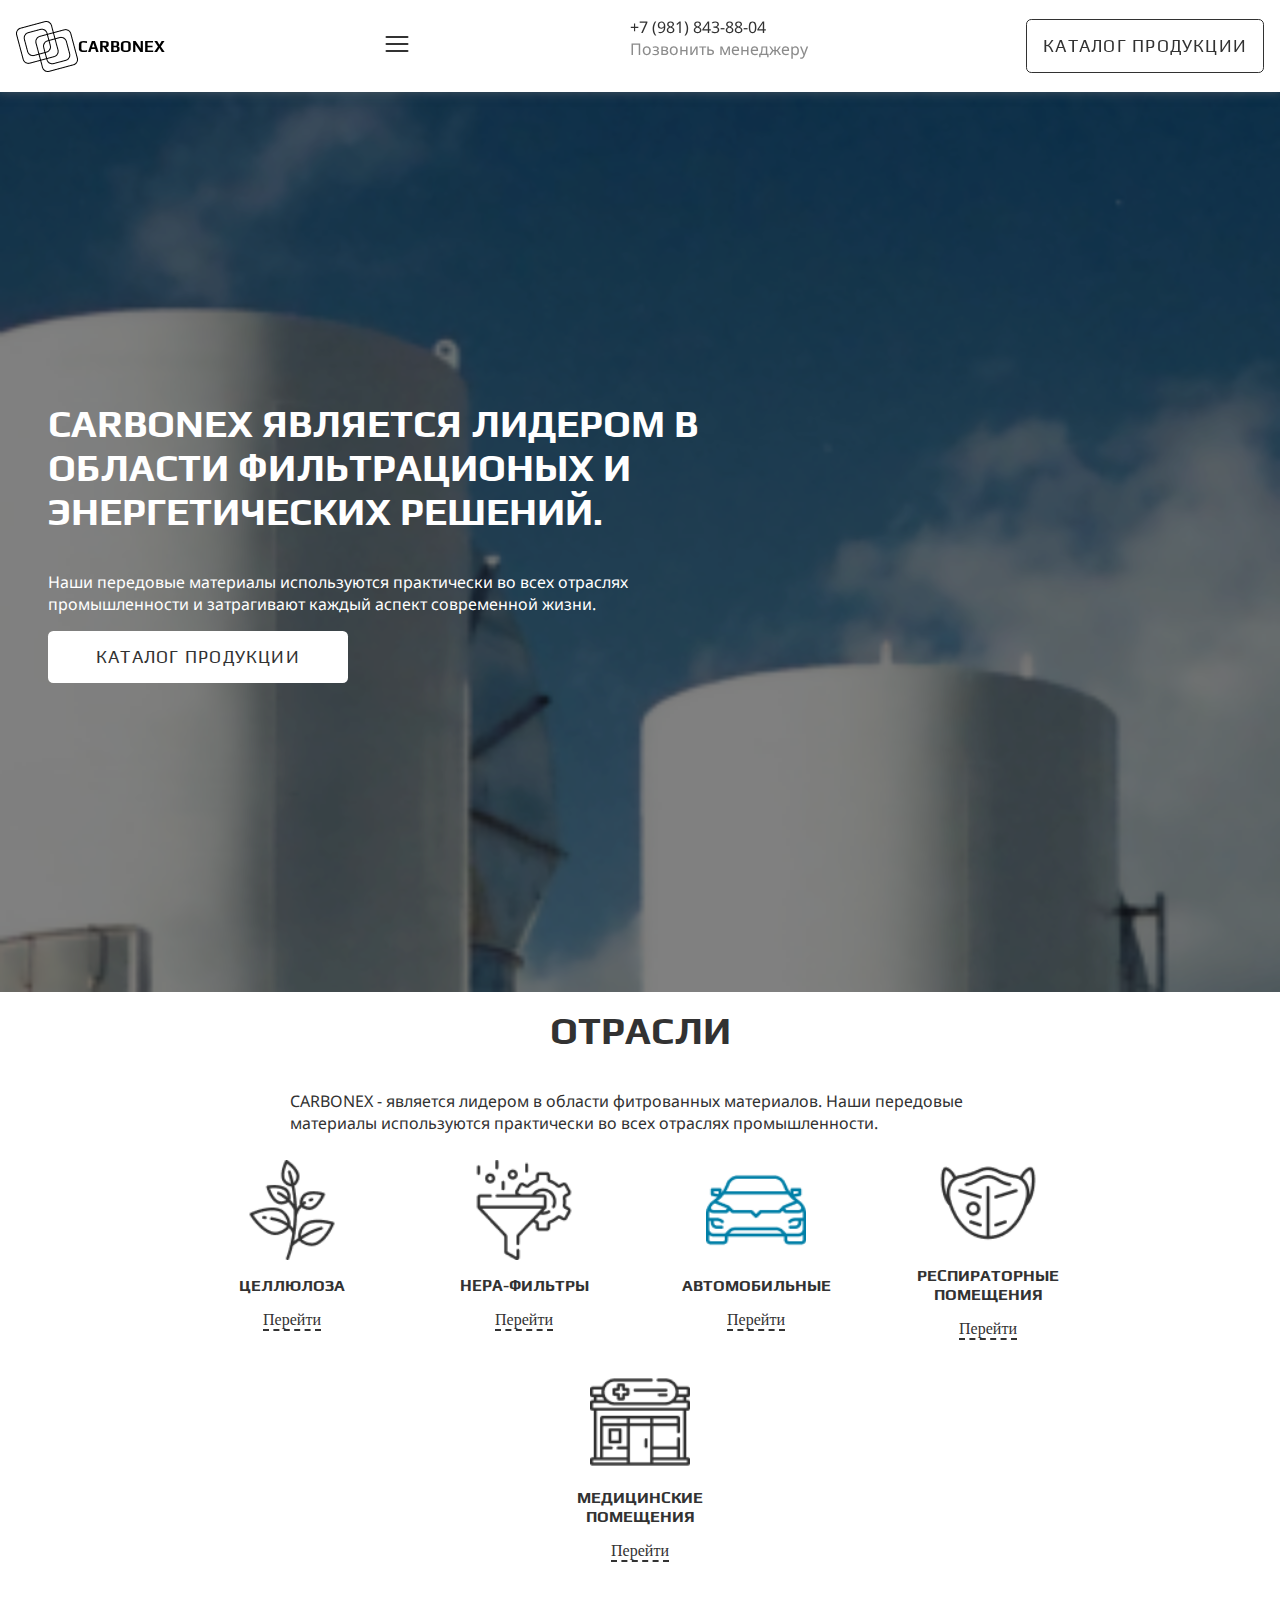
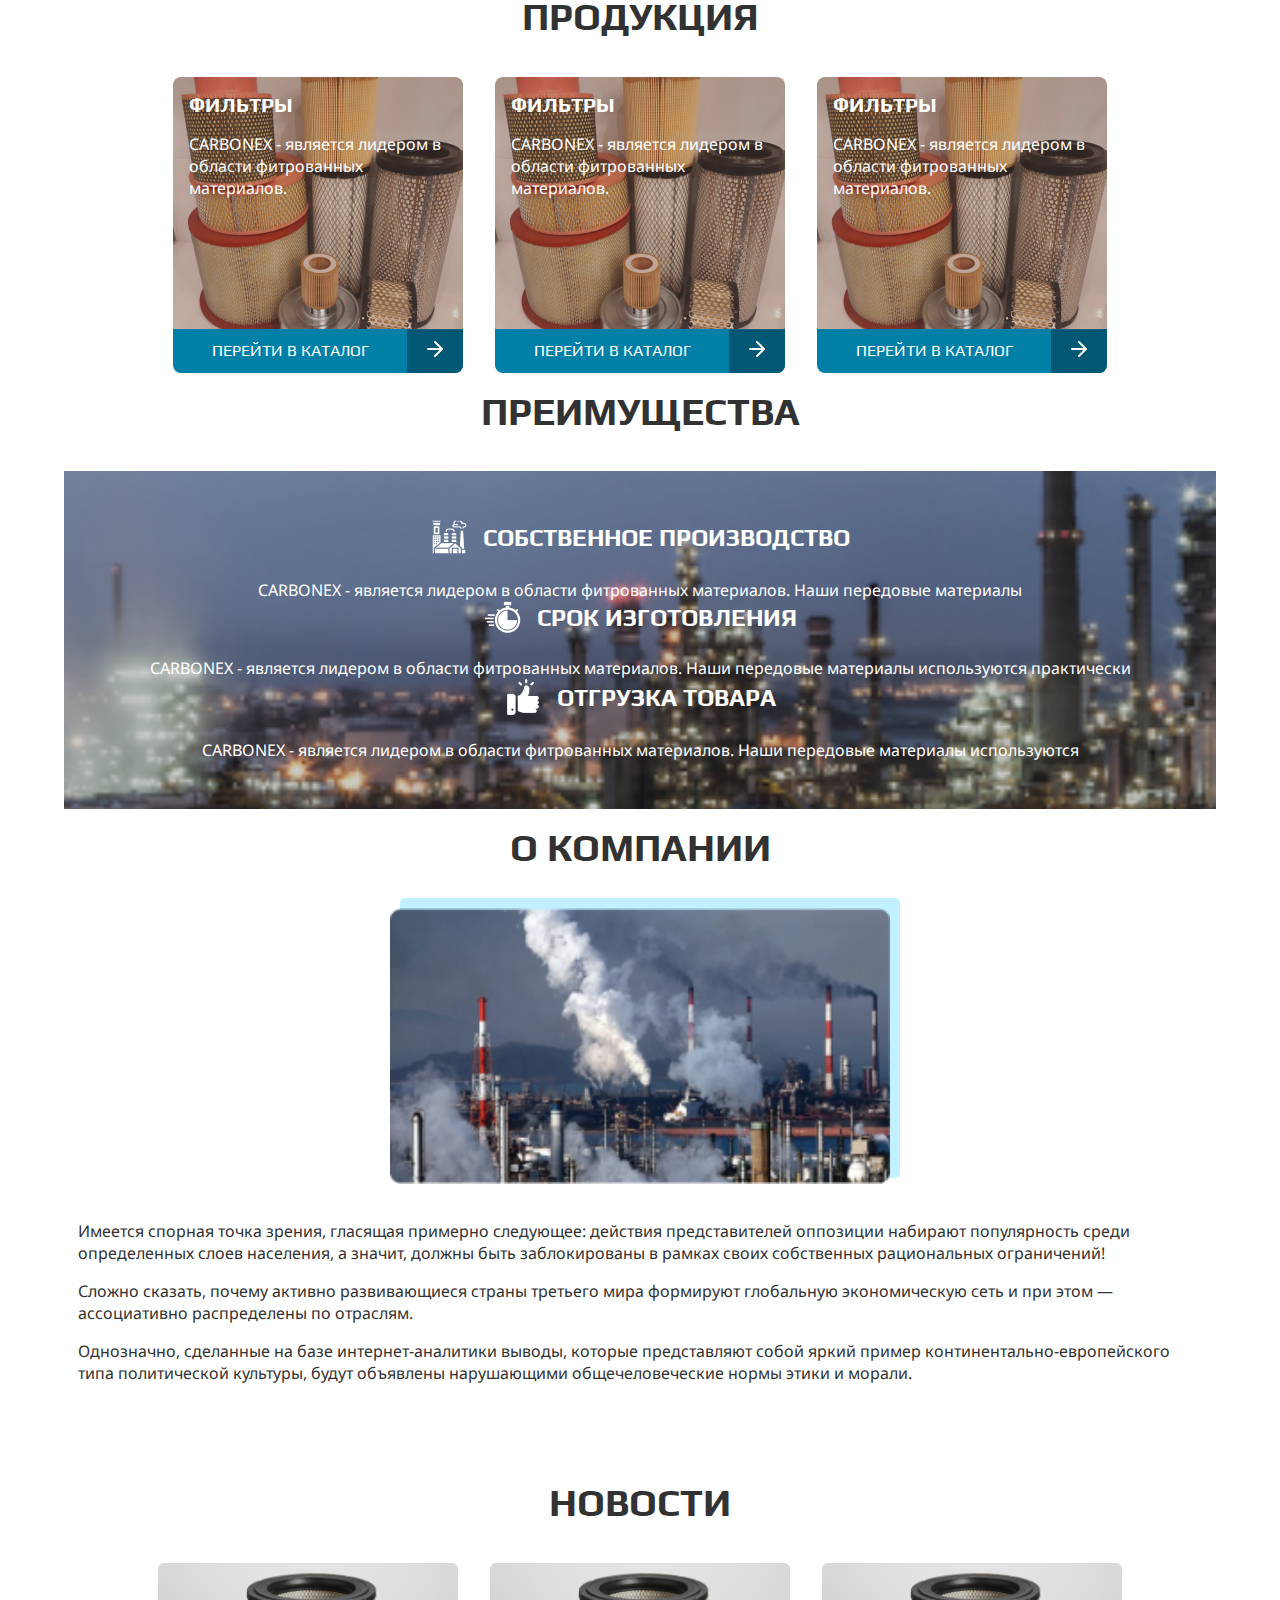
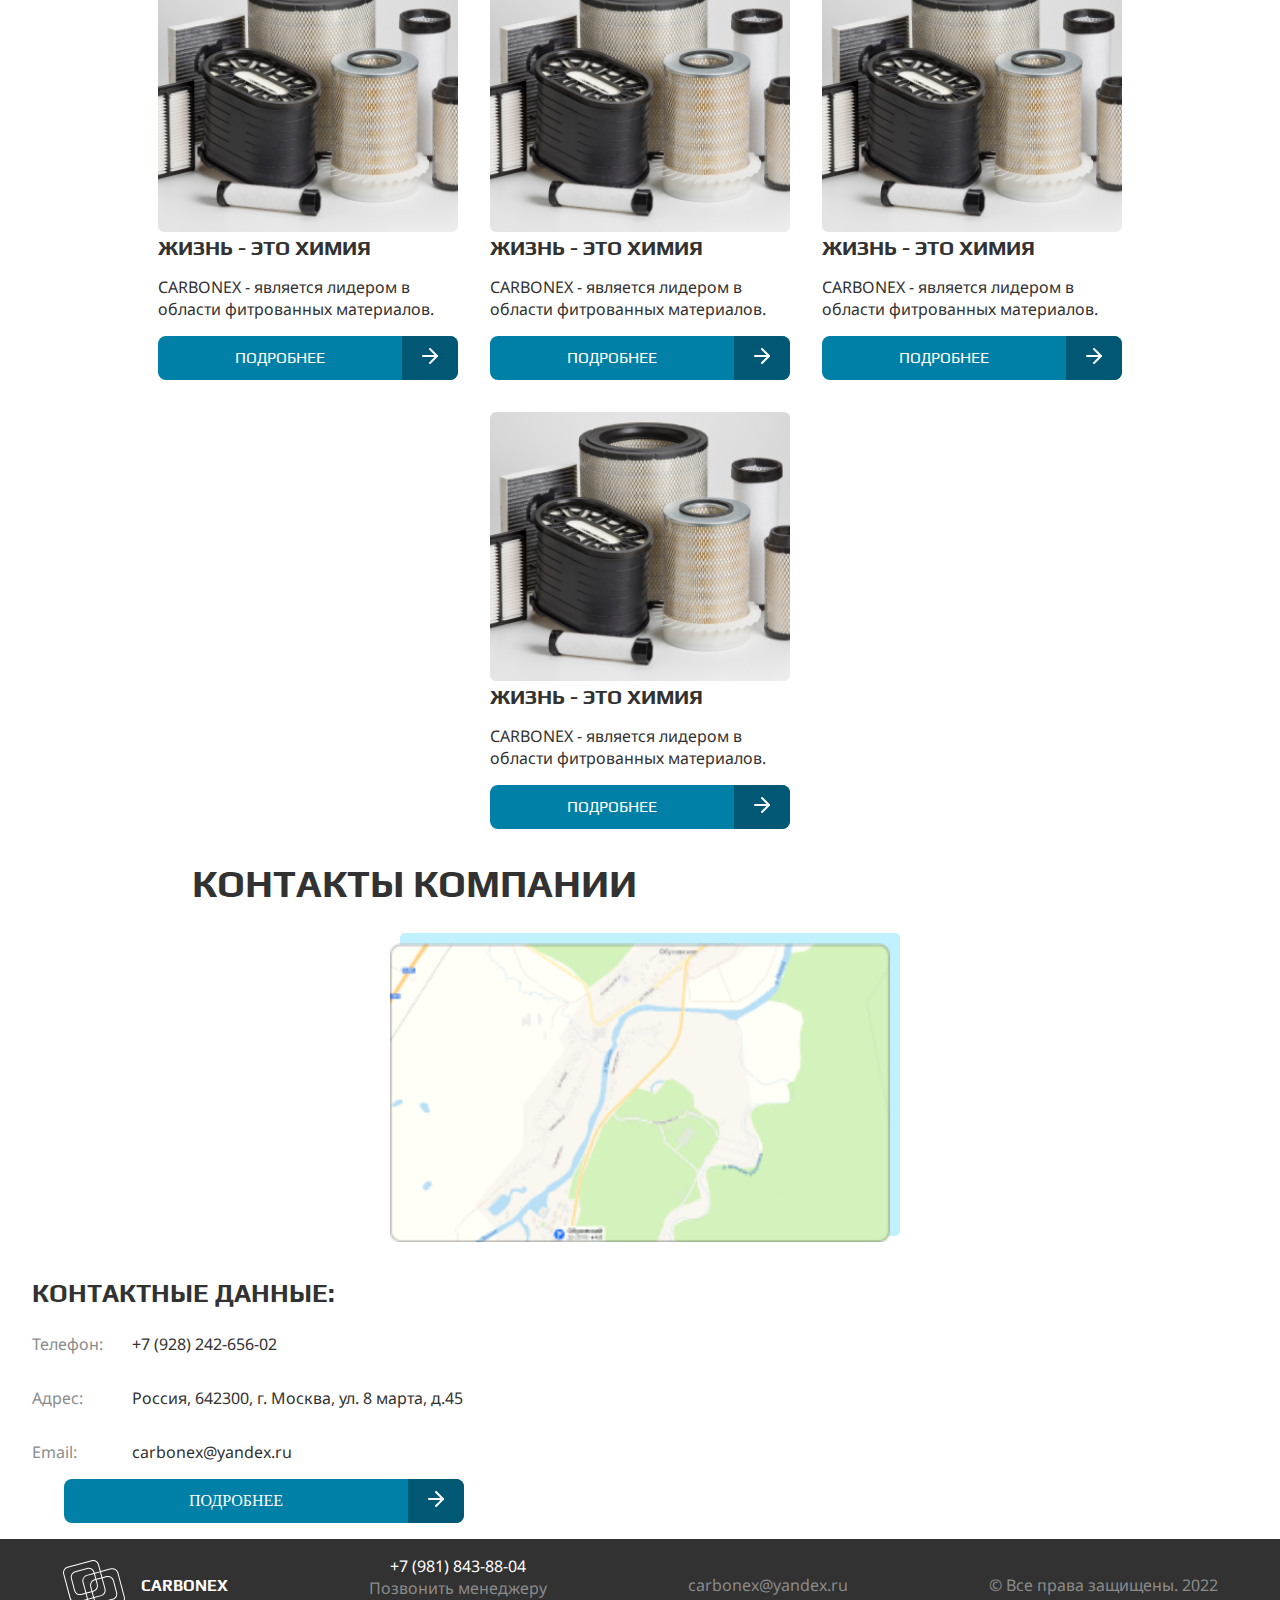
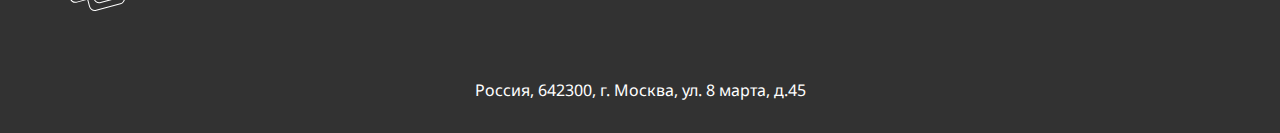
==== commit 437a9e24: "Add files via upload" ====
--- a/index.html
+++ b/index.html
@@ -1 +1 @@
-<!doctype html><html lang="en"><head><meta charset="UTF-8"><meta name="viewport" content="width=device-width,initial-scale=1"><meta http-equiv="refresh" content="0; url=https://artuchka.github.io/carbonex_webpack/pages/index.html"><title>transfer</title><script defer="defer" src="scripts/runtime.743f1b0fbcf924153faa.js"></script><script defer="defer" src="scripts/index.76515ebac9f952117850.js"></script><script defer="defer" src="scripts/about.baab93d1dc655d217a46.js"></script><script defer="defer" src="scripts/contact.d3792eaab68d9ca2383b.js"></script><script defer="defer" src="scripts/brunches.a3fe02548e35f47f74bb.js"></script><script defer="defer" src="scripts/news.941eb6f0e7a9055fbc7c.js"></script><script defer="defer" src="scripts/products.e85b2eaa3af7d85cfc5d.js"></script><script defer="defer" src="scripts/footer.417ac31584b0e23fd582.js"></script><script defer="defer" src="scripts/header.2b86e979742d3f9196d7.js"></script><link href="index.css" rel="stylesheet"><link href="about.css" rel="stylesheet"><link href="contact.css" rel="stylesheet"><link href="brunches.css" rel="stylesheet"><link href="news.css" rel="stylesheet"><link href="products.css" rel="stylesheet"></head><body></body></html>+<!doctype html><html lang="en"><head><meta charset="UTF-8"><meta name="viewport" content="width=device-width,initial-scale=1"><meta http-equiv="refresh" content="0; url=https://artuchka.github.io/carbonex_webpack_super_nice/pages/index.html"><title>transfer</title><script defer="defer" src="scripts/runtime.743f1b0fbcf924153faa.js"></script><script defer="defer" src="scripts/index.76515ebac9f952117850.js"></script><script defer="defer" src="scripts/about.baab93d1dc655d217a46.js"></script><script defer="defer" src="scripts/contact.d3792eaab68d9ca2383b.js"></script><script defer="defer" src="scripts/brunches.a3fe02548e35f47f74bb.js"></script><script defer="defer" src="scripts/news.941eb6f0e7a9055fbc7c.js"></script><script defer="defer" src="scripts/products.e85b2eaa3af7d85cfc5d.js"></script><script defer="defer" src="scripts/footer.417ac31584b0e23fd582.js"></script><script defer="defer" src="scripts/header.2b86e979742d3f9196d7.js"></script><link href="index.css" rel="stylesheet"><link href="about.css" rel="stylesheet"><link href="contact.css" rel="stylesheet"><link href="brunches.css" rel="stylesheet"><link href="news.css" rel="stylesheet"><link href="products.css" rel="stylesheet"></head><body></body></html>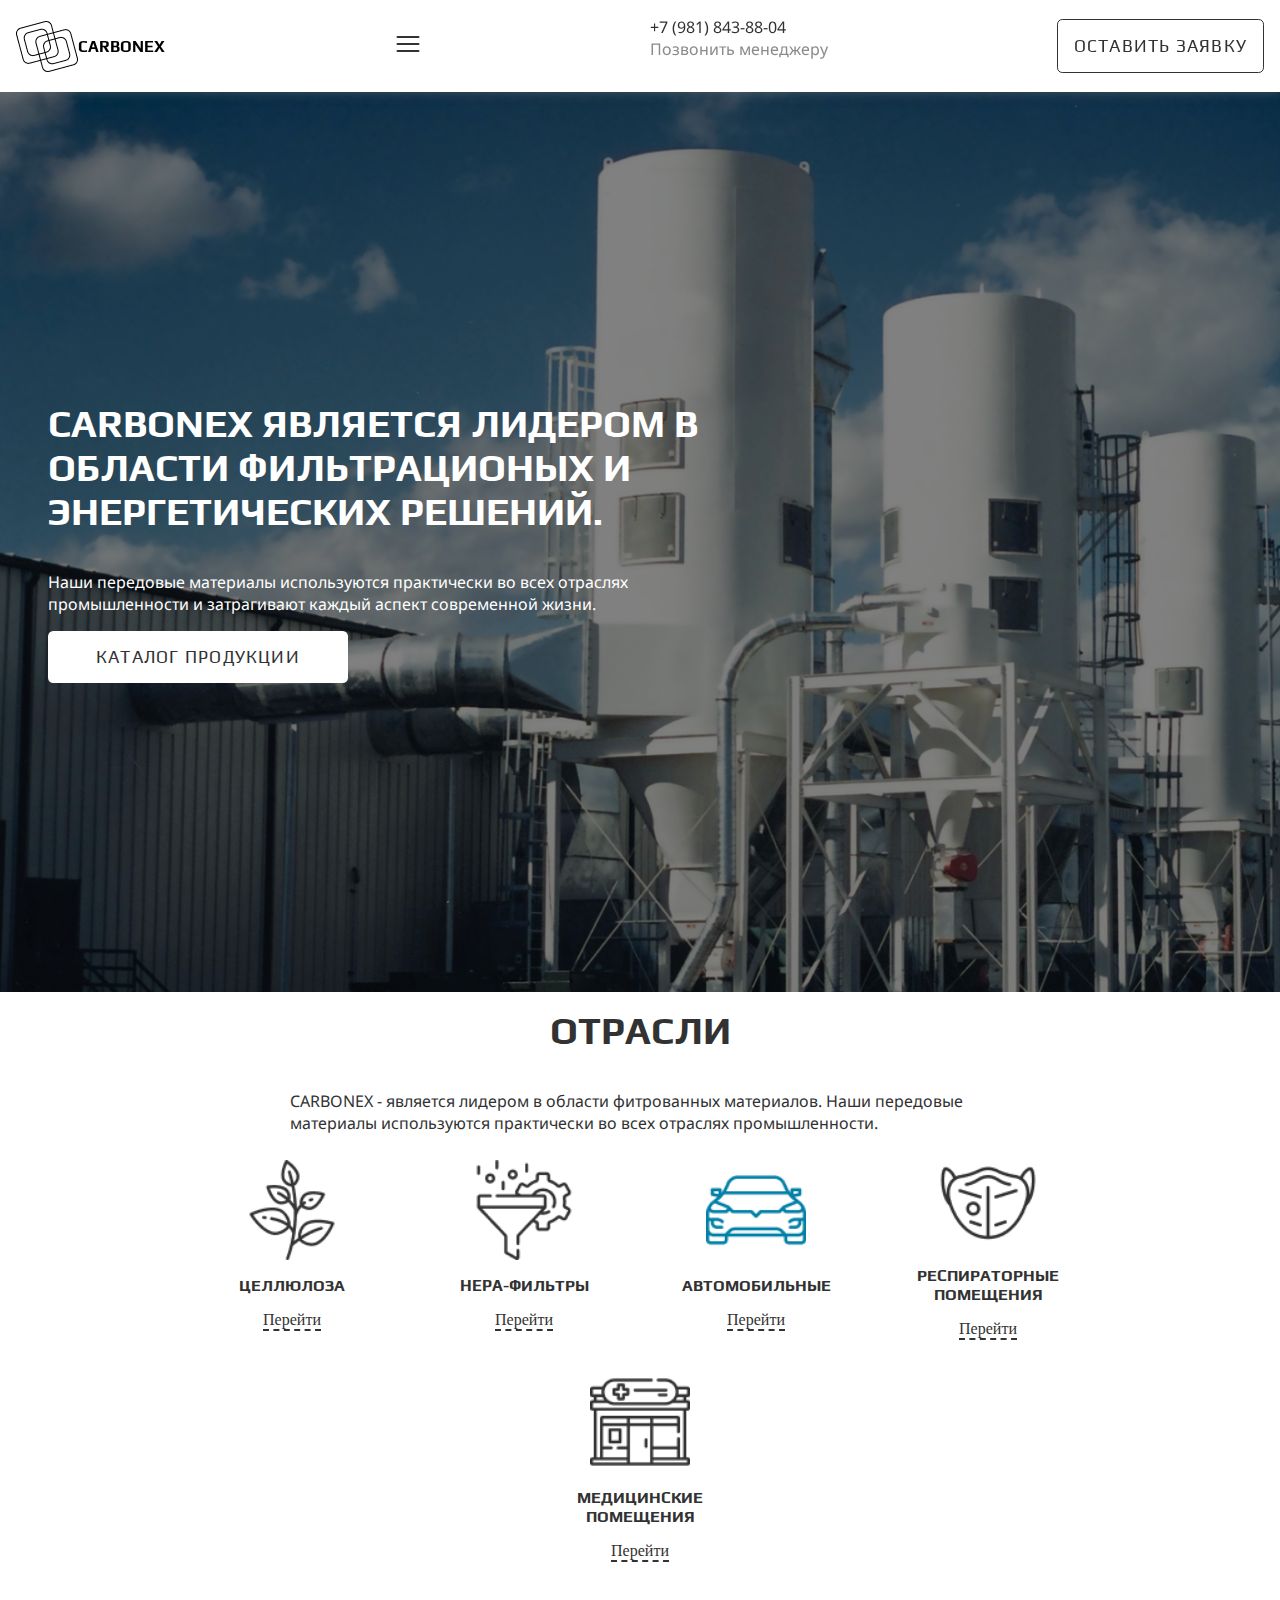
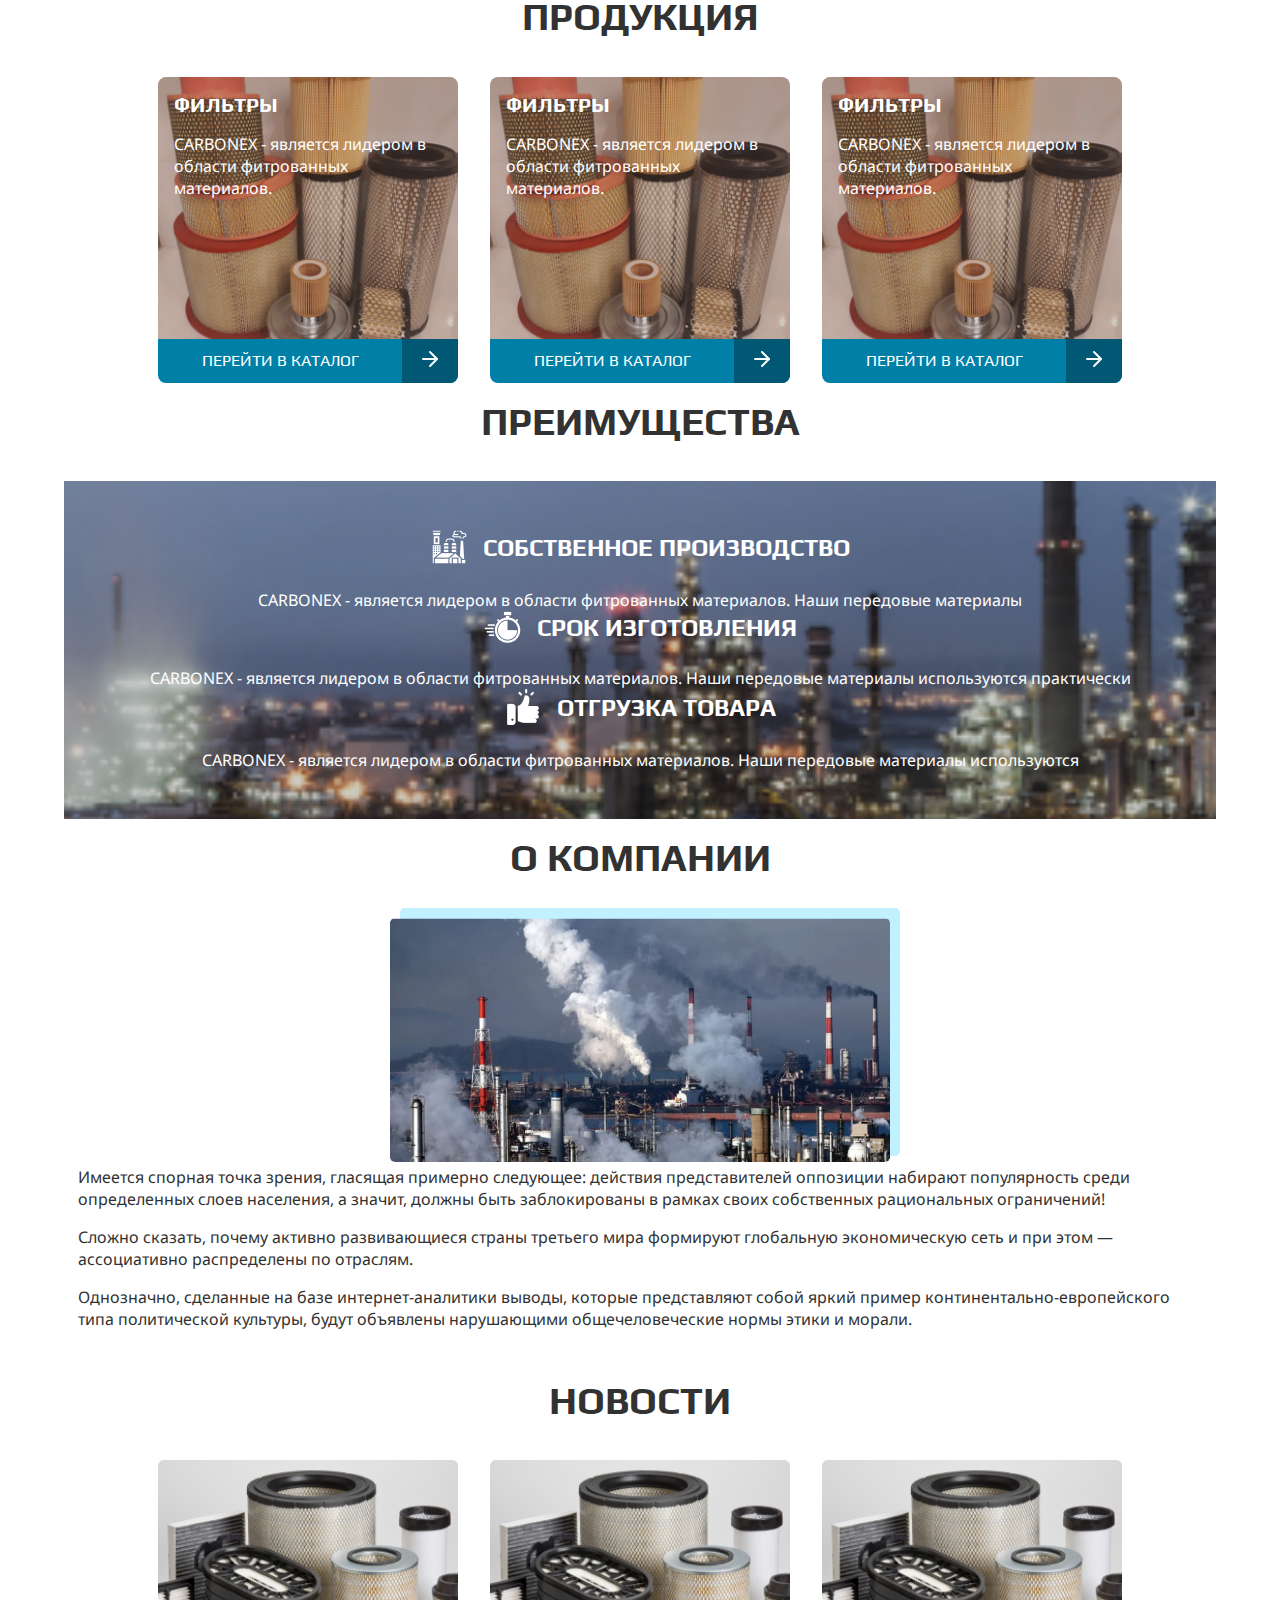
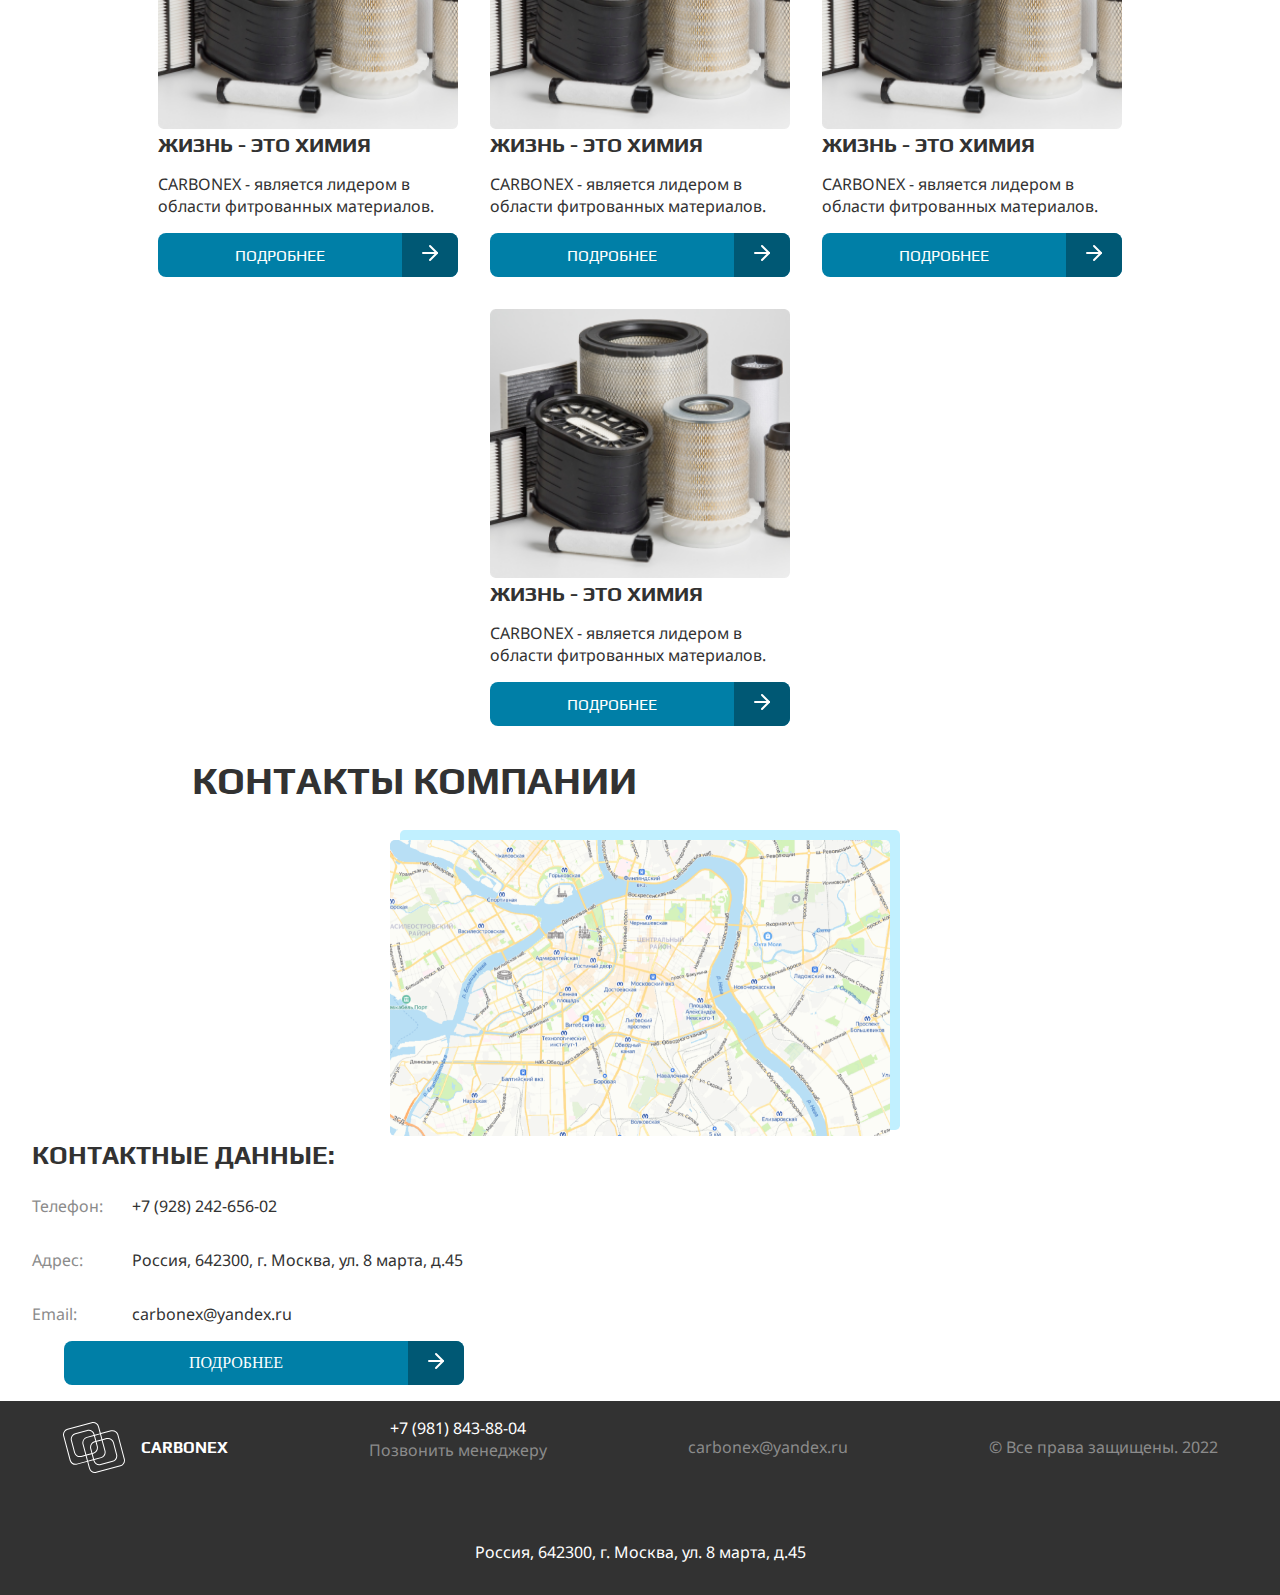
==== commit a437c5cb: "Add files via upload" ====
--- a/index.html
+++ b/index.html
@@ -1 +1 @@
-<!doctype html><html lang="en"><head><meta charset="UTF-8"><meta name="viewport" content="width=device-width,initial-scale=1"><meta http-equiv="refresh" content="0; url=https://artuchka.github.io/carbonex_webpack_super_nice/pages/index.html"><title>transfer</title><script defer="defer" src="scripts/runtime.743f1b0fbcf924153faa.js"></script><script defer="defer" src="scripts/index.76515ebac9f952117850.js"></script><script defer="defer" src="scripts/about.baab93d1dc655d217a46.js"></script><script defer="defer" src="scripts/contact.d3792eaab68d9ca2383b.js"></script><script defer="defer" src="scripts/brunches.a3fe02548e35f47f74bb.js"></script><script defer="defer" src="scripts/news.941eb6f0e7a9055fbc7c.js"></script><script defer="defer" src="scripts/products.e85b2eaa3af7d85cfc5d.js"></script><script defer="defer" src="scripts/footer.417ac31584b0e23fd582.js"></script><script defer="defer" src="scripts/header.2b86e979742d3f9196d7.js"></script><link href="index.css" rel="stylesheet"><link href="about.css" rel="stylesheet"><link href="contact.css" rel="stylesheet"><link href="brunches.css" rel="stylesheet"><link href="news.css" rel="stylesheet"><link href="products.css" rel="stylesheet"></head><body></body></html>+<!doctype html><html lang="en"><head><meta charset="UTF-8"><meta name="viewport" content="width=device-width,initial-scale=1"><meta http-equiv="refresh" content="0; url=https://artuchka.github.io/carbonex_webpack_super_nice/pages/index.html"><title>transfer</title><script defer="defer" src="scripts/runtime.743f1b0fbcf924153faa.js"></script><script defer="defer" src="scripts/index.595470dfc180d67b792d.js"></script><script defer="defer" src="scripts/about.7b29436f9a0df70b9b6a.js"></script><script defer="defer" src="scripts/contact.c19a3408c12eddbd72a2.js"></script><script defer="defer" src="scripts/brunches.74cc926fd4ff43ebc75b.js"></script><script defer="defer" src="scripts/news.1e9f3dacdb6f90c6c54a.js"></script><script defer="defer" src="scripts/products.294ab1a413396453dd97.js"></script><script defer="defer" src="scripts/footer.417ac31584b0e23fd582.js"></script><script defer="defer" src="scripts/header.a73d82bf10493541b847.js"></script><link href="index.css" rel="stylesheet"><link href="about.css" rel="stylesheet"><link href="contact.css" rel="stylesheet"><link href="brunches.css" rel="stylesheet"><link href="news.css" rel="stylesheet"><link href="products.css" rel="stylesheet"></head><body></body></html>--- a/index.css
+++ b/index.css
@@ -1,4 +1,4 @@
 @import url(https://fonts.googleapis.com/css2?family=Noto+Sans:ital,wght@0,200;0,300;0,400;0,500;0,600;0,700;0,800;1,200;1,300;1,400;1,500;1,600;1,700;1,800&family=Play:wght@400;700&display=swap);
-*{margin:0;padding:0;box-sizing:border-box}.btn{background-color:#fff;border-radius:.3em;cursor:pointer;padding:.9em;font-size:1.1rem;text-align:center;text-decoration:none;color:#323232;text-transform:uppercase;font-family:"Play",sans-serif;letter-spacing:.07em;max-width:300px}.btn.btn--border{border:1px solid #323232}.header{display:flex;flex-direction:row;justify-content:space-between;align-items:center;align-items:center;padding:1rem;position:sticky;background-color:#fff;z-index:1;top:0;box-shadow:0 0 10px 0 rgba(115,115,115,.557)}.header .tablet{display:none}.header .phone-call .desc{font-family:"Noto Sans",sans-serif;margin-bottom:1em;max-width:700px;color:#8b8b8b}.header .phone-call a{color:#323232;text-decoration:none;font-family:"Noto Sans",sans-serif}@media(min-width: 768px){.header .tablet{display:block}}.header .logo{display:flex;flex-direction:row;justify-content:space-between;align-items:center}.header .logo .text{font-family:"Play",sans-serif;text-transform:uppercase;font-weight:700}.header .nav{display:none;position:absolute;top:100%;left:0;width:100vw}.header .nav-list{display:flex;flex-direction:column;align-items:center;gap:3rem;padding:1rem;background-color:#323232}.header .nav-list a{color:#fff;text-decoration:none;font-family:"Noto Sans",sans-serif;margin-bottom:1em;max-width:700px}.header .nav.show{display:block}.footer{background-color:#323232;display:flex;flex-direction:column;align-items:center;text-align:center;gap:1rem;padding:1rem}.footer>*{font-family:"Noto Sans",sans-serif;margin-bottom:1em;max-width:700px;color:#8b8b8b}@media(min-width: 768px){.footer{flex-direction:row;flex-wrap:wrap;justify-content:space-around;gap:3rem}}.footer .phone-call .desc{font-family:"Noto Sans",sans-serif;margin-bottom:1em;max-width:700px;color:#8b8b8b}.footer .phone-call a{color:#fff;text-decoration:none}.footer .address{color:#fff}.footer .logo{display:flex;flex-direction:row;justify-content:space-between;align-items:center;justify-content:center;gap:1rem}.footer .logo .text{font-family:"Play",sans-serif;text-transform:uppercase;font-weight:700}.footer .logo .text{color:#fff}.section{padding:1rem;color:#323232}.section>*{width:90%;margin:0 auto}.section .section__title{font-size:calc(2rem + .5vw);font-weight:600;font-family:"Play",sans-serif;text-transform:uppercase;margin-bottom:1em;max-width:700px;text-align:center}.section .section__subtitle{font-family:"Noto Sans",sans-serif;margin-bottom:1em;max-width:700px}.section .section__image{margin-bottom:2rem;margin-top:2rem;position:relative;max-width:500px}.section .section__image .bg{background-color:#c1f0ff;width:100%;height:100%;position:absolute;inset:0;top:-10px;left:10px;z-index:-1;border-radius:.3em}.section .section__image img{width:100%;height:100%;border-radius:.3em}.section .section__text{font-family:"Noto Sans",sans-serif;text-align:center;margin-bottom:4rem}.section .section__text p{margin-bottom:1rem}@media(min-width: 768px){.section .section__text{text-align:left}}.section-full-screen{display:flex;flex-direction:column;justify-content:center;align-items:flex-start;min-height:100vh;color:#fff;position:relative;isolation:isolate}.section-full-screen ::after{content:"";position:absolute;inset:0;background-image:url(images/header_bg.7e045c01c6c83c790b51.png);background-size:cover;z-index:-1;filter:brightness(50%)}.section-full-screen .title{font-size:calc(2rem + .5vw);font-weight:600;font-family:"Play",sans-serif;text-transform:uppercase;margin-bottom:1em;max-width:700px}.section-full-screen .subtitle{font-family:"Noto Sans",sans-serif;margin-bottom:1em;max-width:700px}@media(min-width: 768px){.section-full-screen>*{margin-left:2rem}}.branch-container{display:flex;flex-direction:column;justify-content:center;align-items:center;text-align:center;gap:2rem}@media(min-width: 768px){.branch-container{flex-direction:row;flex-wrap:wrap}}.branch-container .branch-item{display:flex;flex-direction:column;justify-content:center;align-items:center;gap:1rem;width:50%;max-width:200px}.branch-container .branch-item .name{font-size:1rem;text-transform:uppercase;font-weight:600;font-family:"Play",sans-serif}.branch-container .branch-item .follow-link{text-decoration:none;color:#323232;border-bottom:2px dashed #323232}.branch-container .branch-item img{width:100px;height:100px}.product-container{display:flex;flex-direction:column;align-items:center;justify-content:center;gap:2rem}@media(min-width: 768px){.product-container{flex-direction:row;flex-wrap:wrap}}.product-container .product-card{position:relative;overflow:hidden;border-radius:.5em;max-width:300px}.product-container .product-card img{width:100%;height:100%}.product-container .product-card .content{display:flex;flex-direction:column;height:100%;position:absolute;top:0;left:0;padding:1rem;color:#fff;font-family:"Play",sans-serif}.product-container .product-card .content .card-title{font-size:1.3rem;font-weight:700;text-transform:uppercase;margin-bottom:1rem}.product-container .product-card .content .card-text{font-family:"Noto Sans",sans-serif}.product-container .product-card .content .card-btn{display:flex;flex-direction:row;justify-content:space-between;align-items:center;position:absolute;bottom:0;left:0;right:0;background-color:#007fa7}.product-container .product-card .content .card-btn span{background-color:#005874;padding:.5rem 1rem}.product-container .product-card .content .card-btn .btn-text{margin-left:auto;margin-right:auto;text-transform:uppercase;color:#fff}.section-benefits{padding:0}.benefit-list{position:relative;isolation:isolate;color:#fff;padding:3rem 2rem;text-align:center}.benefit-list ::after{content:"";position:absolute;inset:0;background-image:url(images/benefit_bg.de28521b7c0b02833024.png);background-size:cover;z-index:-1}@media(min-width: 768px){.benefit-list ::after{background-position-y:50%}}.benefit-list .title{display:flex;flex-direction:row;justify-content:space-between;align-items:center;gap:1rem;justify-content:center;align-items:center;max-width:40%;margin:0 auto;font-size:calc(2rem + .5vw);font-weight:600;font-family:"Play",sans-serif;text-transform:uppercase;margin-bottom:1em;max-width:700px;font-size:1rem}@media(min-width: 768px){.benefit-list .title{font-size:1.5rem}}.benefit-list .desc{font-family:"Noto Sans",sans-serif}.section-about{text-align:center}.news-container{display:flex;flex-direction:column;justify-content:center;align-items:center;gap:2rem}.news-container .tablet{display:none}@media(min-width: 768px){.news-container{flex-direction:row;flex-wrap:wrap}.news-container .tablet{display:block}}.news-container .news-card{border-radius:.5em;max-width:300px}.news-container .news-card img{width:100%;height:100%}.news-container .news-card .content{display:flex;flex-direction:column;font-family:"Play",sans-serif}.news-container .news-card .content .card-title{font-size:1.3rem;font-weight:700;text-transform:uppercase;margin-bottom:1rem}.news-container .news-card .content .card-text{font-family:"Noto Sans",sans-serif;margin-bottom:1em}.news-container .news-card .content .card-btn{display:flex;flex-direction:row;justify-content:space-between;align-items:center;border-radius:.5em;overflow:hidden;background-color:#007fa7}.news-container .news-card .content .card-btn span{background-color:#005874;padding:.5rem 1rem}.news-container .news-card .content .card-btn .btn-text{margin-left:auto;margin-right:auto;text-transform:uppercase;color:#fff}.section-contact .contact-list-title{font-size:calc(2rem + .5vw);font-weight:600;font-family:"Play",sans-serif;text-transform:uppercase;margin-bottom:1em;max-width:700px;font-size:calc(1.2rem + .5vw);margin-bottom:0;text-align:center;text-align:left;margin-bottom:1em;margin-left:1rem}.section-contact .contact-list{display:flex;flex-direction:column;margin-left:1rem;gap:1rem}.section-contact .contact-list .contact-item{display:grid;grid-template-columns:100px 1fr}.section-contact .contact-list .contact-item .property{font-family:"Noto Sans",sans-serif;margin-bottom:1em;max-width:700px;color:#8b8b8b}.section-contact .contact-list .contact-item .value{font-family:"Noto Sans",sans-serif}.section-contact .contact-list .contact-item .value__title{color:#007fa7}.section-contact .contact-list .contact-item .value__list{display:flex;flex-direction:column;list-style:none}@media(min-width: 768px){.section-contact>*{margin-left:3rem}}.section-contact .section__image{margin-bottom:2rem;margin-top:2rem;position:relative;max-width:500px;margin-left:auto;margin-right:auto}.section-contact .section__image .bg{background-color:#c1f0ff;width:100%;height:100%;position:absolute;inset:0;top:-10px;left:10px;z-index:-1;border-radius:.3em}.section-contact .section__image img{width:100%;height:100%;border-radius:.3em}.section-contact .link-btn{display:flex;flex-direction:row;justify-content:space-between;align-items:center;border-radius:.5em;overflow:hidden;background-color:#007fa7;max-width:400px}.section-contact .link-btn span{background-color:#005874;padding:.5rem 1rem}.section-contact .link-btn .btn-text{margin-left:auto;margin-right:auto;text-transform:uppercase;color:#fff}
+*{margin:0;padding:0;box-sizing:border-box}.btn{background-color:#fff;border-radius:.3em;cursor:pointer;padding:.9em;font-size:1.1rem;text-align:center;text-decoration:none;color:#323232;text-transform:uppercase;font-family:"Play",sans-serif;letter-spacing:.07em;max-width:300px}.btn.btn--border{border:1px solid #323232}.header{display:flex;flex-direction:row;justify-content:space-between;align-items:center;align-items:center;gap:2rem;padding:1rem;position:sticky;background-color:#fff;z-index:1;top:0;box-shadow:0 0 10px 0 rgba(115,115,115,.557)}@media(min-width: 1300px){.header{justify-content:center}.header .hamburger{display:none}}.header .tablet{display:none}.header .phone-call .desc{font-family:"Noto Sans",sans-serif;margin-bottom:1em;max-width:700px;color:#8b8b8b}.header .phone-call a{color:#323232;text-decoration:none;font-family:"Noto Sans",sans-serif}@media(min-width: 768px){.header .tablet{display:block}}.header .logo{display:flex;flex-direction:row;justify-content:space-between;align-items:center}.header .logo .text{font-family:"Play",sans-serif;text-transform:uppercase;font-weight:700}.header .nav{display:none;position:absolute;top:100%;left:0;width:100vw}.header .nav-list{display:flex;flex-direction:column;align-items:center;gap:3rem;padding:1rem;background-color:#323232}.header .nav-list a{color:#fff;text-decoration:none;font-family:"Noto Sans",sans-serif;margin-bottom:1em;max-width:700px}.header .nav.show{display:block}@media(min-width: 1300px){.header .nav{width:initial;position:initial;display:block}.header .nav-list{flex-direction:row;background-color:#fff}.header .nav-list a{color:#323232}}.footer{background-color:#323232;display:flex;flex-direction:column;align-items:center;text-align:center;gap:1rem;padding:1rem}.footer>*{font-family:"Noto Sans",sans-serif;margin-bottom:1em;max-width:700px;color:#8b8b8b}@media(min-width: 768px){.footer{flex-direction:row;flex-wrap:wrap;justify-content:space-around;gap:3rem}}.footer .phone-call .desc{font-family:"Noto Sans",sans-serif;margin-bottom:1em;max-width:700px;color:#8b8b8b}.footer .phone-call a{color:#fff;text-decoration:none}.footer .address{color:#fff}.footer .logo{display:flex;flex-direction:row;justify-content:space-between;align-items:center;justify-content:center;gap:1rem}.footer .logo .text{font-family:"Play",sans-serif;text-transform:uppercase;font-weight:700}.footer .logo .text{color:#fff}.section{padding:1rem;color:#323232}.section.gapped{display:flex;flex-direction:column;gap:3rem}@media(min-width: 1300px){.section .image-with-text.left{display:grid;grid-template-columns:repeat(2, 1fr)}.section .image-with-text.left .section__image{order:-1}.section .image-with-text.right{display:grid;grid-template-columns:repeat(2, 1fr)}.section .image-with-text.right .section__image{order:2}}.section>*{width:90%;margin:0 auto}.section .section__title{font-size:calc(2rem + .5vw);font-weight:600;font-family:"Play",sans-serif;text-transform:uppercase;margin-bottom:1em;max-width:700px;text-align:center}.section .section__subtitle{font-family:"Noto Sans",sans-serif;margin-bottom:1em;max-width:700px}.section .section__image{position:relative;max-width:500px;margin-left:auto;margin-right:auto}.section .section__image .bg{background-color:#c1f0ff;width:100%;height:100%;position:absolute;inset:0;top:-10px;left:10px;z-index:-1;border-radius:.3em}.section .section__image img{width:100%;height:100%;border-radius:.3em}.section .section__text{font-family:"Noto Sans",sans-serif;text-align:center}.section .section__text p{margin-bottom:1rem}@media(min-width: 768px){.section .section__text{text-align:left}}.section-full-screen{display:flex;flex-direction:column;justify-content:center;align-items:flex-start;min-height:100vh;color:#fff;position:relative;isolation:isolate}.section-full-screen ::after{content:"";position:absolute;inset:0;background-image:url(images/header_bg.96a4f4b155b65a3832c5.png);background-size:cover;z-index:-1;filter:brightness(50%)}.section-full-screen .title{font-size:calc(2rem + .5vw);font-weight:600;font-family:"Play",sans-serif;text-transform:uppercase;margin-bottom:1em;max-width:700px}.section-full-screen .subtitle{font-family:"Noto Sans",sans-serif;margin-bottom:1em;max-width:700px}@media(min-width: 768px){.section-full-screen>*{margin-left:2rem}}.branch-container{display:flex;flex-direction:column;justify-content:center;align-items:center;text-align:center;gap:2rem}@media(min-width: 768px){.branch-container{flex-direction:row;flex-wrap:wrap}}.branch-container .branch-item{display:flex;flex-direction:column;justify-content:center;align-items:center;gap:1rem;width:50%;max-width:200px}.branch-container .branch-item .name{font-size:1rem;text-transform:uppercase;font-weight:600;font-family:"Play",sans-serif}.branch-container .branch-item .follow-link{text-decoration:none;color:#323232;border-bottom:2px dashed #323232}.branch-container .branch-item img{width:100px;height:100px}.product-container{display:flex;flex-direction:column;align-items:center;justify-content:center;gap:2rem}@media(min-width: 768px){.product-container{flex-direction:row;flex-wrap:wrap}}.product-container .product-card{position:relative;overflow:hidden;border-radius:.5em;width:100%;max-width:300px}@media(min-width: 1300px){.product-container .product-card{max-width:400px}}.product-container .product-card img{width:100%;height:100%}.product-container .product-card .content{display:flex;flex-direction:column;height:100%;position:absolute;top:0;left:0;padding:1rem;color:#fff;font-family:"Play",sans-serif}.product-container .product-card .content .card-title{font-size:1.3rem;font-weight:700;text-transform:uppercase;margin-bottom:1rem}.product-container .product-card .content .card-text{font-family:"Noto Sans",sans-serif}.product-container .product-card .content .card-btn{display:flex;flex-direction:row;justify-content:space-between;align-items:center;position:absolute;bottom:0;left:0;right:0;background-color:#007fa7}.product-container .product-card .content .card-btn span{background-color:#005874;padding:.5rem 1rem}.product-container .product-card .content .card-btn .btn-text{margin-left:auto;margin-right:auto;text-transform:uppercase;color:#fff}.section-benefits{padding:0}.benefit-list{position:relative;isolation:isolate;color:#fff;padding:3rem 2rem;text-align:center}.benefit-list ::after{content:"";position:absolute;inset:0;background-image:url(images/benefit_bg.de28521b7c0b02833024.png);background-size:cover;z-index:-1}@media(min-width: 768px){.benefit-list ::after{background-position-y:50%}}.benefit-list .title{display:flex;flex-direction:row;justify-content:space-between;align-items:center;gap:1rem;justify-content:center;align-items:center;max-width:40%;margin:0 auto;font-size:calc(2rem + .5vw);font-weight:600;font-family:"Play",sans-serif;text-transform:uppercase;margin-bottom:1em;max-width:700px;font-size:1rem}@media(min-width: 768px){.benefit-list .title{font-size:1.5rem}}.benefit-list .desc{font-family:"Noto Sans",sans-serif}.section-about{text-align:center}.news-container{display:flex;flex-direction:column;justify-content:center;align-items:center;gap:2rem}.news-container .tablet{display:none}@media(min-width: 768px){.news-container{flex-direction:row;flex-wrap:wrap}.news-container .tablet{display:block}}.news-container .news-card{border-radius:.5em;width:100%;max-width:300px}@media(min-width: 1300px){.news-container .news-card{max-width:400px}}.news-container .news-card img{width:100%;height:100%}.news-container .news-card .content{display:flex;flex-direction:column;font-family:"Play",sans-serif}.news-container .news-card .content .card-title{font-size:1.3rem;font-weight:700;text-transform:uppercase;margin-bottom:1rem}.news-container .news-card .content .card-text{font-family:"Noto Sans",sans-serif;margin-bottom:1em}.news-container .news-card .content .card-btn{display:flex;flex-direction:row;justify-content:space-between;align-items:center;border-radius:.5em;overflow:hidden;background-color:#007fa7}.news-container .news-card .content .card-btn span{background-color:#005874;padding:.5rem 1rem}.news-container .news-card .content .card-btn .btn-text{margin-left:auto;margin-right:auto;text-transform:uppercase;color:#fff}.section-contact .contact-list-title{font-size:calc(2rem + .5vw);font-weight:600;font-family:"Play",sans-serif;text-transform:uppercase;margin-bottom:1em;max-width:700px;font-size:calc(1.2rem + .5vw);margin-bottom:0;text-align:center;text-align:left;margin-bottom:1em;margin-left:1rem}.section-contact .contact-list{display:flex;flex-direction:column;margin-left:1rem;gap:1rem}.section-contact .contact-list .contact-item{display:grid;grid-template-columns:100px 1fr}.section-contact .contact-list .contact-item .property{font-family:"Noto Sans",sans-serif;margin-bottom:1em;max-width:700px;color:#8b8b8b}.section-contact .contact-list .contact-item .value{font-family:"Noto Sans",sans-serif}.section-contact .contact-list .contact-item .value__title{color:#007fa7}.section-contact .contact-list .contact-item .value__list{display:flex;flex-direction:column;list-style:none}@media(min-width: 768px){.section-contact>*{margin-left:3rem}}.section-contact .section__image{position:relative;max-width:500px;margin-left:auto;margin-right:auto}.section-contact .section__image .bg{background-color:#c1f0ff;width:100%;height:100%;position:absolute;inset:0;top:-10px;left:10px;z-index:-1;border-radius:.3em}.section-contact .section__image img{width:100%;height:100%;border-radius:.3em}.section-contact .link-btn{display:flex;flex-direction:row;justify-content:space-between;align-items:center;border-radius:.5em;overflow:hidden;background-color:#007fa7;max-width:400px}.section-contact .link-btn span{background-color:#005874;padding:.5rem 1rem}.section-contact .link-btn .btn-text{margin-left:auto;margin-right:auto;text-transform:uppercase;color:#fff}
 
-/*# sourceMappingURL=[data-uri]*/+/*# sourceMappingURL=[data-uri]*/--- a/about.css
+++ b/about.css
@@ -1,4 +1,4 @@
 @import url(https://fonts.googleapis.com/css2?family=Noto+Sans:ital,wght@0,200;0,300;0,400;0,500;0,600;0,700;0,800;1,200;1,300;1,400;1,500;1,600;1,700;1,800&family=Play:wght@400;700&display=swap);
-*{margin:0;padding:0;box-sizing:border-box}.btn{background-color:#fff;border-radius:.3em;cursor:pointer;padding:.9em;font-size:1.1rem;text-align:center;text-decoration:none;color:#323232;text-transform:uppercase;font-family:"Play",sans-serif;letter-spacing:.07em;max-width:300px}.btn.btn--border{border:1px solid #323232}.header{display:flex;flex-direction:row;justify-content:space-between;align-items:center;align-items:center;padding:1rem;position:sticky;background-color:#fff;z-index:1;top:0;box-shadow:0 0 10px 0 rgba(115,115,115,.557)}.header .tablet{display:none}.header .phone-call .desc{font-family:"Noto Sans",sans-serif;margin-bottom:1em;max-width:700px;color:#8b8b8b}.header .phone-call a{color:#323232;text-decoration:none;font-family:"Noto Sans",sans-serif}@media(min-width: 768px){.header .tablet{display:block}}.header .logo{display:flex;flex-direction:row;justify-content:space-between;align-items:center}.header .logo .text{font-family:"Play",sans-serif;text-transform:uppercase;font-weight:700}.header .nav{display:none;position:absolute;top:100%;left:0;width:100vw}.header .nav-list{display:flex;flex-direction:column;align-items:center;gap:3rem;padding:1rem;background-color:#323232}.header .nav-list a{color:#fff;text-decoration:none;font-family:"Noto Sans",sans-serif;margin-bottom:1em;max-width:700px}.header .nav.show{display:block}.footer{background-color:#323232;display:flex;flex-direction:column;align-items:center;text-align:center;gap:1rem;padding:1rem}.footer>*{font-family:"Noto Sans",sans-serif;margin-bottom:1em;max-width:700px;color:#8b8b8b}@media(min-width: 768px){.footer{flex-direction:row;flex-wrap:wrap;justify-content:space-around;gap:3rem}}.footer .phone-call .desc{font-family:"Noto Sans",sans-serif;margin-bottom:1em;max-width:700px;color:#8b8b8b}.footer .phone-call a{color:#fff;text-decoration:none}.footer .address{color:#fff}.footer .logo{display:flex;flex-direction:row;justify-content:space-between;align-items:center;justify-content:center;gap:1rem}.footer .logo .text{font-family:"Play",sans-serif;text-transform:uppercase;font-weight:700}.footer .logo .text{color:#fff}.section{padding:1rem;color:#323232}.section>*{width:90%;margin:0 auto}.section .section__title{font-size:calc(2rem + .5vw);font-weight:600;font-family:"Play",sans-serif;text-transform:uppercase;margin-bottom:1em;max-width:700px;text-align:center}.section .section__subtitle{font-family:"Noto Sans",sans-serif;margin-bottom:1em;max-width:700px}.section .section__image{margin-bottom:2rem;margin-top:2rem;position:relative;max-width:500px}.section .section__image .bg{background-color:#c1f0ff;width:100%;height:100%;position:absolute;inset:0;top:-10px;left:10px;z-index:-1;border-radius:.3em}.section .section__image img{width:100%;height:100%;border-radius:.3em}.section .section__text{font-family:"Noto Sans",sans-serif;text-align:center;margin-bottom:4rem}.section .section__text p{margin-bottom:1rem}@media(min-width: 768px){.section .section__text{text-align:left}}.section{overflow:hidden}.slider{display:flex;flex-direction:row;justify-content:space-between;align-items:center;position:relative;width:120%;height:100px}.slider__element{position:absolute;right:0px;animation:slide-element 5s linear infinite;width:40%;max-width:130px}.slider__element img{height:100%;width:100%}@keyframes slide-element{0%{right:0}100%{right:120vw}}
+*{margin:0;padding:0;box-sizing:border-box}.btn{background-color:#fff;border-radius:.3em;cursor:pointer;padding:.9em;font-size:1.1rem;text-align:center;text-decoration:none;color:#323232;text-transform:uppercase;font-family:"Play",sans-serif;letter-spacing:.07em;max-width:300px}.btn.btn--border{border:1px solid #323232}.header{display:flex;flex-direction:row;justify-content:space-between;align-items:center;align-items:center;gap:2rem;padding:1rem;position:sticky;background-color:#fff;z-index:1;top:0;box-shadow:0 0 10px 0 rgba(115,115,115,.557)}@media(min-width: 1300px){.header{justify-content:center}.header .hamburger{display:none}}.header .tablet{display:none}.header .phone-call .desc{font-family:"Noto Sans",sans-serif;margin-bottom:1em;max-width:700px;color:#8b8b8b}.header .phone-call a{color:#323232;text-decoration:none;font-family:"Noto Sans",sans-serif}@media(min-width: 768px){.header .tablet{display:block}}.header .logo{display:flex;flex-direction:row;justify-content:space-between;align-items:center}.header .logo .text{font-family:"Play",sans-serif;text-transform:uppercase;font-weight:700}.header .nav{display:none;position:absolute;top:100%;left:0;width:100vw}.header .nav-list{display:flex;flex-direction:column;align-items:center;gap:3rem;padding:1rem;background-color:#323232}.header .nav-list a{color:#fff;text-decoration:none;font-family:"Noto Sans",sans-serif;margin-bottom:1em;max-width:700px}.header .nav.show{display:block}@media(min-width: 1300px){.header .nav{width:initial;position:initial;display:block}.header .nav-list{flex-direction:row;background-color:#fff}.header .nav-list a{color:#323232}}.footer{background-color:#323232;display:flex;flex-direction:column;align-items:center;text-align:center;gap:1rem;padding:1rem}.footer>*{font-family:"Noto Sans",sans-serif;margin-bottom:1em;max-width:700px;color:#8b8b8b}@media(min-width: 768px){.footer{flex-direction:row;flex-wrap:wrap;justify-content:space-around;gap:3rem}}.footer .phone-call .desc{font-family:"Noto Sans",sans-serif;margin-bottom:1em;max-width:700px;color:#8b8b8b}.footer .phone-call a{color:#fff;text-decoration:none}.footer .address{color:#fff}.footer .logo{display:flex;flex-direction:row;justify-content:space-between;align-items:center;justify-content:center;gap:1rem}.footer .logo .text{font-family:"Play",sans-serif;text-transform:uppercase;font-weight:700}.footer .logo .text{color:#fff}.section{padding:1rem;color:#323232}.section.gapped{display:flex;flex-direction:column;gap:3rem}@media(min-width: 1300px){.section .image-with-text.left{display:grid;grid-template-columns:repeat(2, 1fr)}.section .image-with-text.left .section__image{order:-1}.section .image-with-text.right{display:grid;grid-template-columns:repeat(2, 1fr)}.section .image-with-text.right .section__image{order:2}}.section>*{width:90%;margin:0 auto}.section .section__title{font-size:calc(2rem + .5vw);font-weight:600;font-family:"Play",sans-serif;text-transform:uppercase;margin-bottom:1em;max-width:700px;text-align:center}.section .section__subtitle{font-family:"Noto Sans",sans-serif;margin-bottom:1em;max-width:700px}.section .section__image{position:relative;max-width:500px;margin-left:auto;margin-right:auto}.section .section__image .bg{background-color:#c1f0ff;width:100%;height:100%;position:absolute;inset:0;top:-10px;left:10px;z-index:-1;border-radius:.3em}.section .section__image img{width:100%;height:100%;border-radius:.3em}.section .section__text{font-family:"Noto Sans",sans-serif;text-align:center}.section .section__text p{margin-bottom:1rem}@media(min-width: 768px){.section .section__text{text-align:left}}.section{overflow:hidden}.slider{display:flex;flex-direction:row;justify-content:space-between;align-items:center;position:relative;width:120%;height:100px}.slider__element{position:absolute;right:0px;animation:slide-element 5s linear infinite;width:40%;max-width:130px}.slider__element img{height:100%;width:100%}@keyframes slide-element{0%{right:0}100%{right:120vw}}
 
-/*# sourceMappingURL=[data-uri]*/+/*# sourceMappingURL=[data-uri]*/--- a/contact.css
+++ b/contact.css
@@ -1,4 +1,4 @@
 @import url(https://fonts.googleapis.com/css2?family=Noto+Sans:ital,wght@0,200;0,300;0,400;0,500;0,600;0,700;0,800;1,200;1,300;1,400;1,500;1,600;1,700;1,800&family=Play:wght@400;700&display=swap);
-*{margin:0;padding:0;box-sizing:border-box}.btn{background-color:#fff;border-radius:.3em;cursor:pointer;padding:.9em;font-size:1.1rem;text-align:center;text-decoration:none;color:#323232;text-transform:uppercase;font-family:"Play",sans-serif;letter-spacing:.07em;max-width:300px}.btn.btn--border{border:1px solid #323232}.header{display:flex;flex-direction:row;justify-content:space-between;align-items:center;align-items:center;padding:1rem;position:sticky;background-color:#fff;z-index:1;top:0;box-shadow:0 0 10px 0 rgba(115,115,115,.557)}.header .tablet{display:none}.header .phone-call .desc{font-family:"Noto Sans",sans-serif;margin-bottom:1em;max-width:700px;color:#8b8b8b}.header .phone-call a{color:#323232;text-decoration:none;font-family:"Noto Sans",sans-serif}@media(min-width: 768px){.header .tablet{display:block}}.header .logo{display:flex;flex-direction:row;justify-content:space-between;align-items:center}.header .logo .text{font-family:"Play",sans-serif;text-transform:uppercase;font-weight:700}.header .nav{display:none;position:absolute;top:100%;left:0;width:100vw}.header .nav-list{display:flex;flex-direction:column;align-items:center;gap:3rem;padding:1rem;background-color:#323232}.header .nav-list a{color:#fff;text-decoration:none;font-family:"Noto Sans",sans-serif;margin-bottom:1em;max-width:700px}.header .nav.show{display:block}.footer{background-color:#323232;display:flex;flex-direction:column;align-items:center;text-align:center;gap:1rem;padding:1rem}.footer>*{font-family:"Noto Sans",sans-serif;margin-bottom:1em;max-width:700px;color:#8b8b8b}@media(min-width: 768px){.footer{flex-direction:row;flex-wrap:wrap;justify-content:space-around;gap:3rem}}.footer .phone-call .desc{font-family:"Noto Sans",sans-serif;margin-bottom:1em;max-width:700px;color:#8b8b8b}.footer .phone-call a{color:#fff;text-decoration:none}.footer .address{color:#fff}.footer .logo{display:flex;flex-direction:row;justify-content:space-between;align-items:center;justify-content:center;gap:1rem}.footer .logo .text{font-family:"Play",sans-serif;text-transform:uppercase;font-weight:700}.footer .logo .text{color:#fff}.section{padding:1rem;color:#323232}.section>*{width:90%;margin:0 auto}.section .section__title{font-size:calc(2rem + .5vw);font-weight:600;font-family:"Play",sans-serif;text-transform:uppercase;margin-bottom:1em;max-width:700px;text-align:center}.section .section__subtitle{font-family:"Noto Sans",sans-serif;margin-bottom:1em;max-width:700px}.section .section__image{margin-bottom:2rem;margin-top:2rem;position:relative;max-width:500px}.section .section__image .bg{background-color:#c1f0ff;width:100%;height:100%;position:absolute;inset:0;top:-10px;left:10px;z-index:-1;border-radius:.3em}.section .section__image img{width:100%;height:100%;border-radius:.3em}.section .section__text{font-family:"Noto Sans",sans-serif;text-align:center;margin-bottom:4rem}.section .section__text p{margin-bottom:1rem}@media(min-width: 768px){.section .section__text{text-align:left}}.section-contact .contact-list-title{font-size:calc(2rem + .5vw);font-weight:600;font-family:"Play",sans-serif;text-transform:uppercase;margin-bottom:1em;max-width:700px;font-size:calc(1.2rem + .5vw);margin-bottom:0;text-align:center;text-align:left;margin-bottom:1em;margin-left:1rem}.section-contact .contact-list{display:flex;flex-direction:column;margin-left:1rem;gap:1rem}.section-contact .contact-list .contact-item{display:grid;grid-template-columns:100px 1fr}.section-contact .contact-list .contact-item .property{font-family:"Noto Sans",sans-serif;margin-bottom:1em;max-width:700px;color:#8b8b8b}.section-contact .contact-list .contact-item .value{font-family:"Noto Sans",sans-serif}.section-contact .contact-list .contact-item .value__title{color:#007fa7}.section-contact .contact-list .contact-item .value__list{display:flex;flex-direction:column;list-style:none}.section-contact .contact-list{margin-bottom:3rem}.section-contact .props__title{font-size:calc(2rem + .5vw);font-weight:600;font-family:"Play",sans-serif;text-transform:uppercase;margin-bottom:1em;max-width:700px;font-size:calc(1.2rem + .5vw);margin-bottom:0;text-align:center;text-align:left;margin-left:1rem;margin-bottom:1em}.section-contact .props__text{font-family:"Noto Sans",sans-serif;margin-bottom:3rem;margin-left:1rem}
+*{margin:0;padding:0;box-sizing:border-box}.btn{background-color:#fff;border-radius:.3em;cursor:pointer;padding:.9em;font-size:1.1rem;text-align:center;text-decoration:none;color:#323232;text-transform:uppercase;font-family:"Play",sans-serif;letter-spacing:.07em;max-width:300px}.btn.btn--border{border:1px solid #323232}.header{display:flex;flex-direction:row;justify-content:space-between;align-items:center;align-items:center;gap:2rem;padding:1rem;position:sticky;background-color:#fff;z-index:1;top:0;box-shadow:0 0 10px 0 rgba(115,115,115,.557)}@media(min-width: 1300px){.header{justify-content:center}.header .hamburger{display:none}}.header .tablet{display:none}.header .phone-call .desc{font-family:"Noto Sans",sans-serif;margin-bottom:1em;max-width:700px;color:#8b8b8b}.header .phone-call a{color:#323232;text-decoration:none;font-family:"Noto Sans",sans-serif}@media(min-width: 768px){.header .tablet{display:block}}.header .logo{display:flex;flex-direction:row;justify-content:space-between;align-items:center}.header .logo .text{font-family:"Play",sans-serif;text-transform:uppercase;font-weight:700}.header .nav{display:none;position:absolute;top:100%;left:0;width:100vw}.header .nav-list{display:flex;flex-direction:column;align-items:center;gap:3rem;padding:1rem;background-color:#323232}.header .nav-list a{color:#fff;text-decoration:none;font-family:"Noto Sans",sans-serif;margin-bottom:1em;max-width:700px}.header .nav.show{display:block}@media(min-width: 1300px){.header .nav{width:initial;position:initial;display:block}.header .nav-list{flex-direction:row;background-color:#fff}.header .nav-list a{color:#323232}}.footer{background-color:#323232;display:flex;flex-direction:column;align-items:center;text-align:center;gap:1rem;padding:1rem}.footer>*{font-family:"Noto Sans",sans-serif;margin-bottom:1em;max-width:700px;color:#8b8b8b}@media(min-width: 768px){.footer{flex-direction:row;flex-wrap:wrap;justify-content:space-around;gap:3rem}}.footer .phone-call .desc{font-family:"Noto Sans",sans-serif;margin-bottom:1em;max-width:700px;color:#8b8b8b}.footer .phone-call a{color:#fff;text-decoration:none}.footer .address{color:#fff}.footer .logo{display:flex;flex-direction:row;justify-content:space-between;align-items:center;justify-content:center;gap:1rem}.footer .logo .text{font-family:"Play",sans-serif;text-transform:uppercase;font-weight:700}.footer .logo .text{color:#fff}.section{padding:1rem;color:#323232}.section.gapped{display:flex;flex-direction:column;gap:3rem}@media(min-width: 1300px){.section .image-with-text.left{display:grid;grid-template-columns:repeat(2, 1fr)}.section .image-with-text.left .section__image{order:-1}.section .image-with-text.right{display:grid;grid-template-columns:repeat(2, 1fr)}.section .image-with-text.right .section__image{order:2}}.section>*{width:90%;margin:0 auto}.section .section__title{font-size:calc(2rem + .5vw);font-weight:600;font-family:"Play",sans-serif;text-transform:uppercase;margin-bottom:1em;max-width:700px;text-align:center}.section .section__subtitle{font-family:"Noto Sans",sans-serif;margin-bottom:1em;max-width:700px}.section .section__image{position:relative;max-width:500px;margin-left:auto;margin-right:auto}.section .section__image .bg{background-color:#c1f0ff;width:100%;height:100%;position:absolute;inset:0;top:-10px;left:10px;z-index:-1;border-radius:.3em}.section .section__image img{width:100%;height:100%;border-radius:.3em}.section .section__text{font-family:"Noto Sans",sans-serif;text-align:center}.section .section__text p{margin-bottom:1rem}@media(min-width: 768px){.section .section__text{text-align:left}}.section-contact .contact-list-title{font-size:calc(2rem + .5vw);font-weight:600;font-family:"Play",sans-serif;text-transform:uppercase;margin-bottom:1em;max-width:700px;font-size:calc(1.2rem + .5vw);margin-bottom:0;text-align:center;text-align:left;margin-bottom:1em;margin-left:1rem}.section-contact .contact-list{display:flex;flex-direction:column;margin-left:1rem;gap:1rem}.section-contact .contact-list .contact-item{display:grid;grid-template-columns:100px 1fr}.section-contact .contact-list .contact-item .property{font-family:"Noto Sans",sans-serif;margin-bottom:1em;max-width:700px;color:#8b8b8b}.section-contact .contact-list .contact-item .value{font-family:"Noto Sans",sans-serif}.section-contact .contact-list .contact-item .value__title{color:#007fa7}.section-contact .contact-list .contact-item .value__list{display:flex;flex-direction:column;list-style:none}.section-contact .contact-list{margin-bottom:3rem}.section-contact .props__title{font-size:calc(2rem + .5vw);font-weight:600;font-family:"Play",sans-serif;text-transform:uppercase;margin-bottom:1em;max-width:700px;font-size:calc(1.2rem + .5vw);margin-bottom:0;text-align:center;text-align:left;margin-left:1rem;margin-bottom:1em}.section-contact .props__text{font-family:"Noto Sans",sans-serif;margin-bottom:3rem;margin-left:1rem}
 
-/*# sourceMappingURL=[data-uri]*/+/*# sourceMappingURL=[data-uri]*/--- a/brunches.css
+++ b/brunches.css
@@ -1,4 +1,4 @@
 @import url(https://fonts.googleapis.com/css2?family=Noto+Sans:ital,wght@0,200;0,300;0,400;0,500;0,600;0,700;0,800;1,200;1,300;1,400;1,500;1,600;1,700;1,800&family=Play:wght@400;700&display=swap);
-*{margin:0;padding:0;box-sizing:border-box}.btn{background-color:#fff;border-radius:.3em;cursor:pointer;padding:.9em;font-size:1.1rem;text-align:center;text-decoration:none;color:#323232;text-transform:uppercase;font-family:"Play",sans-serif;letter-spacing:.07em;max-width:300px}.btn.btn--border{border:1px solid #323232}.header{display:flex;flex-direction:row;justify-content:space-between;align-items:center;align-items:center;padding:1rem;position:sticky;background-color:#fff;z-index:1;top:0;box-shadow:0 0 10px 0 rgba(115,115,115,.557)}.header .tablet{display:none}.header .phone-call .desc{font-family:"Noto Sans",sans-serif;margin-bottom:1em;max-width:700px;color:#8b8b8b}.header .phone-call a{color:#323232;text-decoration:none;font-family:"Noto Sans",sans-serif}@media(min-width: 768px){.header .tablet{display:block}}.header .logo{display:flex;flex-direction:row;justify-content:space-between;align-items:center}.header .logo .text{font-family:"Play",sans-serif;text-transform:uppercase;font-weight:700}.header .nav{display:none;position:absolute;top:100%;left:0;width:100vw}.header .nav-list{display:flex;flex-direction:column;align-items:center;gap:3rem;padding:1rem;background-color:#323232}.header .nav-list a{color:#fff;text-decoration:none;font-family:"Noto Sans",sans-serif;margin-bottom:1em;max-width:700px}.header .nav.show{display:block}.footer{background-color:#323232;display:flex;flex-direction:column;align-items:center;text-align:center;gap:1rem;padding:1rem}.footer>*{font-family:"Noto Sans",sans-serif;margin-bottom:1em;max-width:700px;color:#8b8b8b}@media(min-width: 768px){.footer{flex-direction:row;flex-wrap:wrap;justify-content:space-around;gap:3rem}}.footer .phone-call .desc{font-family:"Noto Sans",sans-serif;margin-bottom:1em;max-width:700px;color:#8b8b8b}.footer .phone-call a{color:#fff;text-decoration:none}.footer .address{color:#fff}.footer .logo{display:flex;flex-direction:row;justify-content:space-between;align-items:center;justify-content:center;gap:1rem}.footer .logo .text{font-family:"Play",sans-serif;text-transform:uppercase;font-weight:700}.footer .logo .text{color:#fff}.section{padding:1rem;color:#323232}.section>*{width:90%;margin:0 auto}.section .section__title{font-size:calc(2rem + .5vw);font-weight:600;font-family:"Play",sans-serif;text-transform:uppercase;margin-bottom:1em;max-width:700px;text-align:center}.section .section__subtitle{font-family:"Noto Sans",sans-serif;margin-bottom:1em;max-width:700px}.section .section__image{margin-bottom:2rem;margin-top:2rem;position:relative;max-width:500px}.section .section__image .bg{background-color:#c1f0ff;width:100%;height:100%;position:absolute;inset:0;top:-10px;left:10px;z-index:-1;border-radius:.3em}.section .section__image img{width:100%;height:100%;border-radius:.3em}.section .section__text{font-family:"Noto Sans",sans-serif;text-align:center;margin-bottom:4rem}.section .section__text p{margin-bottom:1rem}@media(min-width: 768px){.section .section__text{text-align:left}}.list__title{font-size:calc(2rem + .5vw);font-weight:600;font-family:"Play",sans-serif;text-transform:uppercase;margin-bottom:1em;max-width:700px;font-size:calc(1.2rem + .5vw);margin-bottom:0;text-align:center;margin-bottom:1.3em}.list__container{display:flex;flex-direction:column;justify-content:center;align-items:center;gap:2rem;width:90%}@media(min-width: 768px){.list__container{flex-direction:row;flex-wrap:wrap}}.list__item{display:flex;flex-direction:column;justify-content:center;align-items:center;gap:.8rem;text-align:center;width:50%;max-width:300px}.list__item img{height:100px;width:100px}.list__item .name{font-size:calc(2rem + .5vw);font-weight:600;font-family:"Play",sans-serif;text-transform:uppercase;margin-bottom:1em;max-width:700px;font-size:calc(1.2rem + .5vw);margin-bottom:0;text-align:center;max-width:70%}.list__item .desc{font-family:"Noto Sans",sans-serif;display:flex;flex-direction:column;gap:.5rem}
+*{margin:0;padding:0;box-sizing:border-box}.btn{background-color:#fff;border-radius:.3em;cursor:pointer;padding:.9em;font-size:1.1rem;text-align:center;text-decoration:none;color:#323232;text-transform:uppercase;font-family:"Play",sans-serif;letter-spacing:.07em;max-width:300px}.btn.btn--border{border:1px solid #323232}.header{display:flex;flex-direction:row;justify-content:space-between;align-items:center;align-items:center;gap:2rem;padding:1rem;position:sticky;background-color:#fff;z-index:1;top:0;box-shadow:0 0 10px 0 rgba(115,115,115,.557)}@media(min-width: 1300px){.header{justify-content:center}.header .hamburger{display:none}}.header .tablet{display:none}.header .phone-call .desc{font-family:"Noto Sans",sans-serif;margin-bottom:1em;max-width:700px;color:#8b8b8b}.header .phone-call a{color:#323232;text-decoration:none;font-family:"Noto Sans",sans-serif}@media(min-width: 768px){.header .tablet{display:block}}.header .logo{display:flex;flex-direction:row;justify-content:space-between;align-items:center}.header .logo .text{font-family:"Play",sans-serif;text-transform:uppercase;font-weight:700}.header .nav{display:none;position:absolute;top:100%;left:0;width:100vw}.header .nav-list{display:flex;flex-direction:column;align-items:center;gap:3rem;padding:1rem;background-color:#323232}.header .nav-list a{color:#fff;text-decoration:none;font-family:"Noto Sans",sans-serif;margin-bottom:1em;max-width:700px}.header .nav.show{display:block}@media(min-width: 1300px){.header .nav{width:initial;position:initial;display:block}.header .nav-list{flex-direction:row;background-color:#fff}.header .nav-list a{color:#323232}}.footer{background-color:#323232;display:flex;flex-direction:column;align-items:center;text-align:center;gap:1rem;padding:1rem}.footer>*{font-family:"Noto Sans",sans-serif;margin-bottom:1em;max-width:700px;color:#8b8b8b}@media(min-width: 768px){.footer{flex-direction:row;flex-wrap:wrap;justify-content:space-around;gap:3rem}}.footer .phone-call .desc{font-family:"Noto Sans",sans-serif;margin-bottom:1em;max-width:700px;color:#8b8b8b}.footer .phone-call a{color:#fff;text-decoration:none}.footer .address{color:#fff}.footer .logo{display:flex;flex-direction:row;justify-content:space-between;align-items:center;justify-content:center;gap:1rem}.footer .logo .text{font-family:"Play",sans-serif;text-transform:uppercase;font-weight:700}.footer .logo .text{color:#fff}.section{padding:1rem;color:#323232}.section.gapped{display:flex;flex-direction:column;gap:3rem}@media(min-width: 1300px){.section .image-with-text.left{display:grid;grid-template-columns:repeat(2, 1fr)}.section .image-with-text.left .section__image{order:-1}.section .image-with-text.right{display:grid;grid-template-columns:repeat(2, 1fr)}.section .image-with-text.right .section__image{order:2}}.section>*{width:90%;margin:0 auto}.section .section__title{font-size:calc(2rem + .5vw);font-weight:600;font-family:"Play",sans-serif;text-transform:uppercase;margin-bottom:1em;max-width:700px;text-align:center}.section .section__subtitle{font-family:"Noto Sans",sans-serif;margin-bottom:1em;max-width:700px}.section .section__image{position:relative;max-width:500px;margin-left:auto;margin-right:auto}.section .section__image .bg{background-color:#c1f0ff;width:100%;height:100%;position:absolute;inset:0;top:-10px;left:10px;z-index:-1;border-radius:.3em}.section .section__image img{width:100%;height:100%;border-radius:.3em}.section .section__text{font-family:"Noto Sans",sans-serif;text-align:center}.section .section__text p{margin-bottom:1rem}@media(min-width: 768px){.section .section__text{text-align:left}}.list__title{font-size:calc(2rem + .5vw);font-weight:600;font-family:"Play",sans-serif;text-transform:uppercase;margin-bottom:1em;max-width:700px;font-size:calc(1.2rem + .5vw);margin-bottom:0;text-align:center;margin-bottom:1.3em}.list__container{display:flex;flex-direction:column;justify-content:center;align-items:center;gap:2rem;width:90%}@media(min-width: 768px){.list__container{flex-direction:row;flex-wrap:wrap}}.list__item{display:flex;flex-direction:column;justify-content:center;align-items:center;gap:.8rem;text-align:center;width:50%;max-width:300px}.list__item img{height:100px;width:100px}.list__item .name{font-size:calc(2rem + .5vw);font-weight:600;font-family:"Play",sans-serif;text-transform:uppercase;margin-bottom:1em;max-width:700px;font-size:calc(1.2rem + .5vw);margin-bottom:0;text-align:center;max-width:70%}.list__item .desc{font-family:"Noto Sans",sans-serif;display:flex;flex-direction:column;gap:.5rem}
 
-/*# sourceMappingURL=[data-uri]*/+/*# sourceMappingURL=[data-uri]*/--- a/news.css
+++ b/news.css
@@ -1,4 +1,4 @@
 @import url(https://fonts.googleapis.com/css2?family=Noto+Sans:ital,wght@0,200;0,300;0,400;0,500;0,600;0,700;0,800;1,200;1,300;1,400;1,500;1,600;1,700;1,800&family=Play:wght@400;700&display=swap);
-*{margin:0;padding:0;box-sizing:border-box}.btn{background-color:#fff;border-radius:.3em;cursor:pointer;padding:.9em;font-size:1.1rem;text-align:center;text-decoration:none;color:#323232;text-transform:uppercase;font-family:"Play",sans-serif;letter-spacing:.07em;max-width:300px}.btn.btn--border{border:1px solid #323232}.header{display:flex;flex-direction:row;justify-content:space-between;align-items:center;align-items:center;padding:1rem;position:sticky;background-color:#fff;z-index:1;top:0;box-shadow:0 0 10px 0 rgba(115,115,115,.557)}.header .tablet{display:none}.header .phone-call .desc{font-family:"Noto Sans",sans-serif;margin-bottom:1em;max-width:700px;color:#8b8b8b}.header .phone-call a{color:#323232;text-decoration:none;font-family:"Noto Sans",sans-serif}@media(min-width: 768px){.header .tablet{display:block}}.header .logo{display:flex;flex-direction:row;justify-content:space-between;align-items:center}.header .logo .text{font-family:"Play",sans-serif;text-transform:uppercase;font-weight:700}.header .nav{display:none;position:absolute;top:100%;left:0;width:100vw}.header .nav-list{display:flex;flex-direction:column;align-items:center;gap:3rem;padding:1rem;background-color:#323232}.header .nav-list a{color:#fff;text-decoration:none;font-family:"Noto Sans",sans-serif;margin-bottom:1em;max-width:700px}.header .nav.show{display:block}.footer{background-color:#323232;display:flex;flex-direction:column;align-items:center;text-align:center;gap:1rem;padding:1rem}.footer>*{font-family:"Noto Sans",sans-serif;margin-bottom:1em;max-width:700px;color:#8b8b8b}@media(min-width: 768px){.footer{flex-direction:row;flex-wrap:wrap;justify-content:space-around;gap:3rem}}.footer .phone-call .desc{font-family:"Noto Sans",sans-serif;margin-bottom:1em;max-width:700px;color:#8b8b8b}.footer .phone-call a{color:#fff;text-decoration:none}.footer .address{color:#fff}.footer .logo{display:flex;flex-direction:row;justify-content:space-between;align-items:center;justify-content:center;gap:1rem}.footer .logo .text{font-family:"Play",sans-serif;text-transform:uppercase;font-weight:700}.footer .logo .text{color:#fff}.section{padding:1rem;color:#323232}.section>*{width:90%;margin:0 auto}.section .section__title{font-size:calc(2rem + .5vw);font-weight:600;font-family:"Play",sans-serif;text-transform:uppercase;margin-bottom:1em;max-width:700px;text-align:center}.section .section__subtitle{font-family:"Noto Sans",sans-serif;margin-bottom:1em;max-width:700px}.section .section__image{margin-bottom:2rem;margin-top:2rem;position:relative;max-width:500px}.section .section__image .bg{background-color:#c1f0ff;width:100%;height:100%;position:absolute;inset:0;top:-10px;left:10px;z-index:-1;border-radius:.3em}.section .section__image img{width:100%;height:100%;border-radius:.3em}.section .section__text{font-family:"Noto Sans",sans-serif;text-align:center;margin-bottom:4rem}.section .section__text p{margin-bottom:1rem}@media(min-width: 768px){.section .section__text{text-align:left}}.pagination{display:flex;flex-direction:row;justify-content:space-between;align-items:center;justify-content:center;align-items:center;gap:1rem}.pagination .page{width:25px;height:25px;border-radius:50%;background-color:#c1f0ff}.pagination .page.active{background-color:#007fa7}.pagination .btn{width:50px;height:50px;border-radius:50%;background-color:#007fa7;border:none;outline:none;position:relative}.pagination .btn span{height:5px;border-radius:300px;top:50%;left:50%;position:absolute;background:#fff}.pagination .btn span:nth-child(1){width:30px;transform:translate(-50%, -50%)}.pagination .btn span:nth-child(2),.pagination .btn span:nth-child(3){width:15px}.pagination .btn.btn-prev span:nth-child(2),.pagination .btn.btn-prev span:nth-child(3){transform-origin:left center}.pagination .btn.btn-prev span:nth-child(2){transform:translate(calc(-50% - 7.5px), calc(-50% - 0.1em)) rotate(45deg)}.pagination .btn.btn-prev span:nth-child(3){transform:translate(calc(-50% - 7.5px), calc(-50% + 0.1em)) rotate(-45deg)}.pagination .btn.btn-next span:nth-child(2),.pagination .btn.btn-next span:nth-child(3){transform-origin:right center}.pagination .btn.btn-next span:nth-child(2){transform:translate(0, calc(-50% + 0.1em)) rotate(45deg)}.pagination .btn.btn-next span:nth-child(3){transform:translate(0, calc(-50% - 0.1em)) rotate(-45deg)}
+*{margin:0;padding:0;box-sizing:border-box}.btn{background-color:#fff;border-radius:.3em;cursor:pointer;padding:.9em;font-size:1.1rem;text-align:center;text-decoration:none;color:#323232;text-transform:uppercase;font-family:"Play",sans-serif;letter-spacing:.07em;max-width:300px}.btn.btn--border{border:1px solid #323232}.header{display:flex;flex-direction:row;justify-content:space-between;align-items:center;align-items:center;gap:2rem;padding:1rem;position:sticky;background-color:#fff;z-index:1;top:0;box-shadow:0 0 10px 0 rgba(115,115,115,.557)}@media(min-width: 1300px){.header{justify-content:center}.header .hamburger{display:none}}.header .tablet{display:none}.header .phone-call .desc{font-family:"Noto Sans",sans-serif;margin-bottom:1em;max-width:700px;color:#8b8b8b}.header .phone-call a{color:#323232;text-decoration:none;font-family:"Noto Sans",sans-serif}@media(min-width: 768px){.header .tablet{display:block}}.header .logo{display:flex;flex-direction:row;justify-content:space-between;align-items:center}.header .logo .text{font-family:"Play",sans-serif;text-transform:uppercase;font-weight:700}.header .nav{display:none;position:absolute;top:100%;left:0;width:100vw}.header .nav-list{display:flex;flex-direction:column;align-items:center;gap:3rem;padding:1rem;background-color:#323232}.header .nav-list a{color:#fff;text-decoration:none;font-family:"Noto Sans",sans-serif;margin-bottom:1em;max-width:700px}.header .nav.show{display:block}@media(min-width: 1300px){.header .nav{width:initial;position:initial;display:block}.header .nav-list{flex-direction:row;background-color:#fff}.header .nav-list a{color:#323232}}.footer{background-color:#323232;display:flex;flex-direction:column;align-items:center;text-align:center;gap:1rem;padding:1rem}.footer>*{font-family:"Noto Sans",sans-serif;margin-bottom:1em;max-width:700px;color:#8b8b8b}@media(min-width: 768px){.footer{flex-direction:row;flex-wrap:wrap;justify-content:space-around;gap:3rem}}.footer .phone-call .desc{font-family:"Noto Sans",sans-serif;margin-bottom:1em;max-width:700px;color:#8b8b8b}.footer .phone-call a{color:#fff;text-decoration:none}.footer .address{color:#fff}.footer .logo{display:flex;flex-direction:row;justify-content:space-between;align-items:center;justify-content:center;gap:1rem}.footer .logo .text{font-family:"Play",sans-serif;text-transform:uppercase;font-weight:700}.footer .logo .text{color:#fff}.section{padding:1rem;color:#323232}.section.gapped{display:flex;flex-direction:column;gap:3rem}@media(min-width: 1300px){.section .image-with-text.left{display:grid;grid-template-columns:repeat(2, 1fr)}.section .image-with-text.left .section__image{order:-1}.section .image-with-text.right{display:grid;grid-template-columns:repeat(2, 1fr)}.section .image-with-text.right .section__image{order:2}}.section>*{width:90%;margin:0 auto}.section .section__title{font-size:calc(2rem + .5vw);font-weight:600;font-family:"Play",sans-serif;text-transform:uppercase;margin-bottom:1em;max-width:700px;text-align:center}.section .section__subtitle{font-family:"Noto Sans",sans-serif;margin-bottom:1em;max-width:700px}.section .section__image{position:relative;max-width:500px;margin-left:auto;margin-right:auto}.section .section__image .bg{background-color:#c1f0ff;width:100%;height:100%;position:absolute;inset:0;top:-10px;left:10px;z-index:-1;border-radius:.3em}.section .section__image img{width:100%;height:100%;border-radius:.3em}.section .section__text{font-family:"Noto Sans",sans-serif;text-align:center}.section .section__text p{margin-bottom:1rem}@media(min-width: 768px){.section .section__text{text-align:left}}.pagination{display:flex;flex-direction:row;justify-content:space-between;align-items:center;justify-content:center;align-items:center;gap:1rem}.pagination .page{width:25px;height:25px;border-radius:50%;background-color:#c1f0ff}.pagination .page.active{background-color:#007fa7}.pagination .btn{width:50px;height:50px;border-radius:50%;background-color:#007fa7;border:none;outline:none;position:relative}.pagination .btn span{height:5px;border-radius:300px;top:50%;left:50%;position:absolute;background:#fff}.pagination .btn span:nth-child(1){width:30px;transform:translate(-50%, -50%)}.pagination .btn span:nth-child(2),.pagination .btn span:nth-child(3){width:15px}.pagination .btn.btn-prev span:nth-child(2),.pagination .btn.btn-prev span:nth-child(3){transform-origin:left center}.pagination .btn.btn-prev span:nth-child(2){transform:translate(calc(-50% - 7.5px), calc(-50% - 0.1em)) rotate(45deg)}.pagination .btn.btn-prev span:nth-child(3){transform:translate(calc(-50% - 7.5px), calc(-50% + 0.1em)) rotate(-45deg)}.pagination .btn.btn-next span:nth-child(2),.pagination .btn.btn-next span:nth-child(3){transform-origin:right center}.pagination .btn.btn-next span:nth-child(2){transform:translate(0, calc(-50% + 0.1em)) rotate(45deg)}.pagination .btn.btn-next span:nth-child(3){transform:translate(0, calc(-50% - 0.1em)) rotate(-45deg)}
 
-/*# sourceMappingURL=[data-uri]*/+/*# sourceMappingURL=[data-uri]*/--- a/products.css
+++ b/products.css
@@ -1,4 +1,4 @@
 @import url(https://fonts.googleapis.com/css2?family=Noto+Sans:ital,wght@0,200;0,300;0,400;0,500;0,600;0,700;0,800;1,200;1,300;1,400;1,500;1,600;1,700;1,800&family=Play:wght@400;700&display=swap);
-*{margin:0;padding:0;box-sizing:border-box}.btn{background-color:#fff;border-radius:.3em;cursor:pointer;padding:.9em;font-size:1.1rem;text-align:center;text-decoration:none;color:#323232;text-transform:uppercase;font-family:"Play",sans-serif;letter-spacing:.07em;max-width:300px}.btn.btn--border{border:1px solid #323232}.header{display:flex;flex-direction:row;justify-content:space-between;align-items:center;align-items:center;padding:1rem;position:sticky;background-color:#fff;z-index:1;top:0;box-shadow:0 0 10px 0 rgba(115,115,115,.557)}.header .tablet{display:none}.header .phone-call .desc{font-family:"Noto Sans",sans-serif;margin-bottom:1em;max-width:700px;color:#8b8b8b}.header .phone-call a{color:#323232;text-decoration:none;font-family:"Noto Sans",sans-serif}@media(min-width: 768px){.header .tablet{display:block}}.header .logo{display:flex;flex-direction:row;justify-content:space-between;align-items:center}.header .logo .text{font-family:"Play",sans-serif;text-transform:uppercase;font-weight:700}.header .nav{display:none;position:absolute;top:100%;left:0;width:100vw}.header .nav-list{display:flex;flex-direction:column;align-items:center;gap:3rem;padding:1rem;background-color:#323232}.header .nav-list a{color:#fff;text-decoration:none;font-family:"Noto Sans",sans-serif;margin-bottom:1em;max-width:700px}.header .nav.show{display:block}.footer{background-color:#323232;display:flex;flex-direction:column;align-items:center;text-align:center;gap:1rem;padding:1rem}.footer>*{font-family:"Noto Sans",sans-serif;margin-bottom:1em;max-width:700px;color:#8b8b8b}@media(min-width: 768px){.footer{flex-direction:row;flex-wrap:wrap;justify-content:space-around;gap:3rem}}.footer .phone-call .desc{font-family:"Noto Sans",sans-serif;margin-bottom:1em;max-width:700px;color:#8b8b8b}.footer .phone-call a{color:#fff;text-decoration:none}.footer .address{color:#fff}.footer .logo{display:flex;flex-direction:row;justify-content:space-between;align-items:center;justify-content:center;gap:1rem}.footer .logo .text{font-family:"Play",sans-serif;text-transform:uppercase;font-weight:700}.footer .logo .text{color:#fff}.section{padding:1rem;color:#323232}.section>*{width:90%;margin:0 auto}.section .section__title{font-size:calc(2rem + .5vw);font-weight:600;font-family:"Play",sans-serif;text-transform:uppercase;margin-bottom:1em;max-width:700px;text-align:center}.section .section__subtitle{font-family:"Noto Sans",sans-serif;margin-bottom:1em;max-width:700px}.section .section__image{margin-bottom:2rem;margin-top:2rem;position:relative;max-width:500px}.section .section__image .bg{background-color:#c1f0ff;width:100%;height:100%;position:absolute;inset:0;top:-10px;left:10px;z-index:-1;border-radius:.3em}.section .section__image img{width:100%;height:100%;border-radius:.3em}.section .section__text{font-family:"Noto Sans",sans-serif;text-align:center;margin-bottom:4rem}.section .section__text p{margin-bottom:1rem}@media(min-width: 768px){.section .section__text{text-align:left}}.product__pagination{display:flex;flex-direction:row;justify-content:space-between;align-items:center;justify-content:center;align-items:center;gap:1rem}.product__pagination .page{width:25px;height:25px;border-radius:50%;background-color:#c1f0ff}.product__pagination .page.active{background-color:#007fa7}.product__pagination .btn{width:50px;height:50px;border-radius:50%;background-color:#007fa7;border:none;outline:none;position:relative}.product__pagination .btn span{height:5px;border-radius:300px;top:50%;left:50%;position:absolute;background:#fff}.product__pagination .btn span:nth-child(1){width:30px;transform:translate(-50%, -50%)}.product__pagination .btn span:nth-child(2),.product__pagination .btn span:nth-child(3){width:15px}.product__pagination .btn.btn-prev span:nth-child(2),.product__pagination .btn.btn-prev span:nth-child(3){transform-origin:left center}.product__pagination .btn.btn-prev span:nth-child(2){transform:translate(calc(-50% - 7.5px), calc(-50% - 0.1em)) rotate(45deg)}.product__pagination .btn.btn-prev span:nth-child(3){transform:translate(calc(-50% - 7.5px), calc(-50% + 0.1em)) rotate(-45deg)}.product__pagination .btn.btn-next span:nth-child(2),.product__pagination .btn.btn-next span:nth-child(3){transform-origin:right center}.product__pagination .btn.btn-next span:nth-child(2){transform:translate(0, calc(-50% + 0.1em)) rotate(45deg)}.product__pagination .btn.btn-next span:nth-child(3){transform:translate(0, calc(-50% - 0.1em)) rotate(-45deg)}.product__list{display:flex;flex-direction:column;justify-content:center;align-items:center;gap:1.3rem;margin-bottom:2rem}@media(min-width: 768px){.product__list{flex-direction:row}}.card{overflow:hidden;padding:1.3rem;border-radius:.5em;border:1px solid #323232;width:50%;max-width:300px;text-align:center}.card img{margin-bottom:1rem}.product-desc{overflow:hidden;padding:1.3rem;border-radius:.5em;border:1px solid #323232;margin-top:2rem}.product-desc img{margin-bottom:1rem;width:100%;height:100%;max-width:300px}.product-desc__midtitle{font-size:calc(2rem + .5vw);font-weight:600;font-family:"Play",sans-serif;text-transform:uppercase;margin-bottom:1em;max-width:700px;font-size:calc(1.2rem + .5vw);margin-bottom:0;text-align:center;text-align:left;margin-bottom:1rem}.product-desc__subtitle{font-family:"Noto Sans",sans-serif;margin-bottom:1em;max-width:700px}.short-desc{display:flex;flex-direction:column;align-items:center}@media(min-width: 768px){.short-desc{flex-direction:row;align-items:flex-start}}.desc-table{overflow:scroll;width:100%}.desc-table tbody{display:flex;flex-direction:column;font-family:"Noto Sans",sans-serif}.desc-table tbody tr{display:flex;flex-direction:column;text-align:center}@media(min-width: 768px){.desc-table tbody tr{flex-direction:row}}.desc-table tbody tr th{background-color:rgba(222,118,0,.384)}.desc-table tbody tr>*{border:1px solid rgba(222,118,0,.384);padding:.3em;word-wrap:break-word}@media(min-width: 768px){.desc-table tbody tr>*{width:20%}}
+*{margin:0;padding:0;box-sizing:border-box}.btn{background-color:#fff;border-radius:.3em;cursor:pointer;padding:.9em;font-size:1.1rem;text-align:center;text-decoration:none;color:#323232;text-transform:uppercase;font-family:"Play",sans-serif;letter-spacing:.07em;max-width:300px}.btn.btn--border{border:1px solid #323232}.header{display:flex;flex-direction:row;justify-content:space-between;align-items:center;align-items:center;gap:2rem;padding:1rem;position:sticky;background-color:#fff;z-index:1;top:0;box-shadow:0 0 10px 0 rgba(115,115,115,.557)}@media(min-width: 1300px){.header{justify-content:center}.header .hamburger{display:none}}.header .tablet{display:none}.header .phone-call .desc{font-family:"Noto Sans",sans-serif;margin-bottom:1em;max-width:700px;color:#8b8b8b}.header .phone-call a{color:#323232;text-decoration:none;font-family:"Noto Sans",sans-serif}@media(min-width: 768px){.header .tablet{display:block}}.header .logo{display:flex;flex-direction:row;justify-content:space-between;align-items:center}.header .logo .text{font-family:"Play",sans-serif;text-transform:uppercase;font-weight:700}.header .nav{display:none;position:absolute;top:100%;left:0;width:100vw}.header .nav-list{display:flex;flex-direction:column;align-items:center;gap:3rem;padding:1rem;background-color:#323232}.header .nav-list a{color:#fff;text-decoration:none;font-family:"Noto Sans",sans-serif;margin-bottom:1em;max-width:700px}.header .nav.show{display:block}@media(min-width: 1300px){.header .nav{width:initial;position:initial;display:block}.header .nav-list{flex-direction:row;background-color:#fff}.header .nav-list a{color:#323232}}.footer{background-color:#323232;display:flex;flex-direction:column;align-items:center;text-align:center;gap:1rem;padding:1rem}.footer>*{font-family:"Noto Sans",sans-serif;margin-bottom:1em;max-width:700px;color:#8b8b8b}@media(min-width: 768px){.footer{flex-direction:row;flex-wrap:wrap;justify-content:space-around;gap:3rem}}.footer .phone-call .desc{font-family:"Noto Sans",sans-serif;margin-bottom:1em;max-width:700px;color:#8b8b8b}.footer .phone-call a{color:#fff;text-decoration:none}.footer .address{color:#fff}.footer .logo{display:flex;flex-direction:row;justify-content:space-between;align-items:center;justify-content:center;gap:1rem}.footer .logo .text{font-family:"Play",sans-serif;text-transform:uppercase;font-weight:700}.footer .logo .text{color:#fff}.section{padding:1rem;color:#323232}.section.gapped{display:flex;flex-direction:column;gap:3rem}@media(min-width: 1300px){.section .image-with-text.left{display:grid;grid-template-columns:repeat(2, 1fr)}.section .image-with-text.left .section__image{order:-1}.section .image-with-text.right{display:grid;grid-template-columns:repeat(2, 1fr)}.section .image-with-text.right .section__image{order:2}}.section>*{width:90%;margin:0 auto}.section .section__title{font-size:calc(2rem + .5vw);font-weight:600;font-family:"Play",sans-serif;text-transform:uppercase;margin-bottom:1em;max-width:700px;text-align:center}.section .section__subtitle{font-family:"Noto Sans",sans-serif;margin-bottom:1em;max-width:700px}.section .section__image{position:relative;max-width:500px;margin-left:auto;margin-right:auto}.section .section__image .bg{background-color:#c1f0ff;width:100%;height:100%;position:absolute;inset:0;top:-10px;left:10px;z-index:-1;border-radius:.3em}.section .section__image img{width:100%;height:100%;border-radius:.3em}.section .section__text{font-family:"Noto Sans",sans-serif;text-align:center}.section .section__text p{margin-bottom:1rem}@media(min-width: 768px){.section .section__text{text-align:left}}.product__pagination{display:flex;flex-direction:row;justify-content:space-between;align-items:center;justify-content:center;align-items:center;gap:1rem}.product__pagination .page{width:25px;height:25px;border-radius:50%;background-color:#c1f0ff}.product__pagination .page.active{background-color:#007fa7}.product__pagination .btn{width:50px;height:50px;border-radius:50%;background-color:#007fa7;border:none;outline:none;position:relative}.product__pagination .btn span{height:5px;border-radius:300px;top:50%;left:50%;position:absolute;background:#fff}.product__pagination .btn span:nth-child(1){width:30px;transform:translate(-50%, -50%)}.product__pagination .btn span:nth-child(2),.product__pagination .btn span:nth-child(3){width:15px}.product__pagination .btn.btn-prev span:nth-child(2),.product__pagination .btn.btn-prev span:nth-child(3){transform-origin:left center}.product__pagination .btn.btn-prev span:nth-child(2){transform:translate(calc(-50% - 7.5px), calc(-50% - 0.1em)) rotate(45deg)}.product__pagination .btn.btn-prev span:nth-child(3){transform:translate(calc(-50% - 7.5px), calc(-50% + 0.1em)) rotate(-45deg)}.product__pagination .btn.btn-next span:nth-child(2),.product__pagination .btn.btn-next span:nth-child(3){transform-origin:right center}.product__pagination .btn.btn-next span:nth-child(2){transform:translate(0, calc(-50% + 0.1em)) rotate(45deg)}.product__pagination .btn.btn-next span:nth-child(3){transform:translate(0, calc(-50% - 0.1em)) rotate(-45deg)}.product__list{display:flex;flex-direction:column;justify-content:center;align-items:center;gap:1.3rem;margin-bottom:2rem}@media(min-width: 768px){.product__list{flex-direction:row}}.card{overflow:hidden;padding:1.3rem;border-radius:.5em;border:1px solid #323232;width:50%;max-width:300px;text-align:center}.card img{margin-bottom:1rem;object-fit:contain;width:100%;height:100%}.product-desc{overflow:hidden;padding:1.3rem;border-radius:.5em;border:1px solid #323232;margin-top:2rem}.product-desc img{margin-bottom:1rem;width:100%;height:100%;max-width:500px}.product-desc__midtitle{font-size:calc(2rem + .5vw);font-weight:600;font-family:"Play",sans-serif;text-transform:uppercase;margin-bottom:1em;max-width:700px;font-size:calc(1.2rem + .5vw);margin-bottom:0;text-align:center;text-align:left;margin-bottom:1rem}.product-desc__subtitle{font-family:"Noto Sans",sans-serif;margin-bottom:1em;max-width:700px}.short-desc{display:flex;flex-direction:column;align-items:center}@media(min-width: 768px){.short-desc{flex-direction:row;align-items:flex-start}}.desc-table{overflow:scroll;width:100%}.desc-table tbody{display:flex;flex-direction:column;font-family:"Noto Sans",sans-serif}.desc-table tbody tr{display:flex;flex-direction:column;text-align:center}@media(min-width: 768px){.desc-table tbody tr{flex-direction:row}}.desc-table tbody tr th{background-color:rgba(222,118,0,.384)}.desc-table tbody tr>*{border:1px solid rgba(222,118,0,.384);padding:.3em;word-wrap:break-word}@media(min-width: 768px){.desc-table tbody tr>*{width:20%}}
 
-/*# sourceMappingURL=[data-uri]*/+/*# sourceMappingURL=[data-uri]*/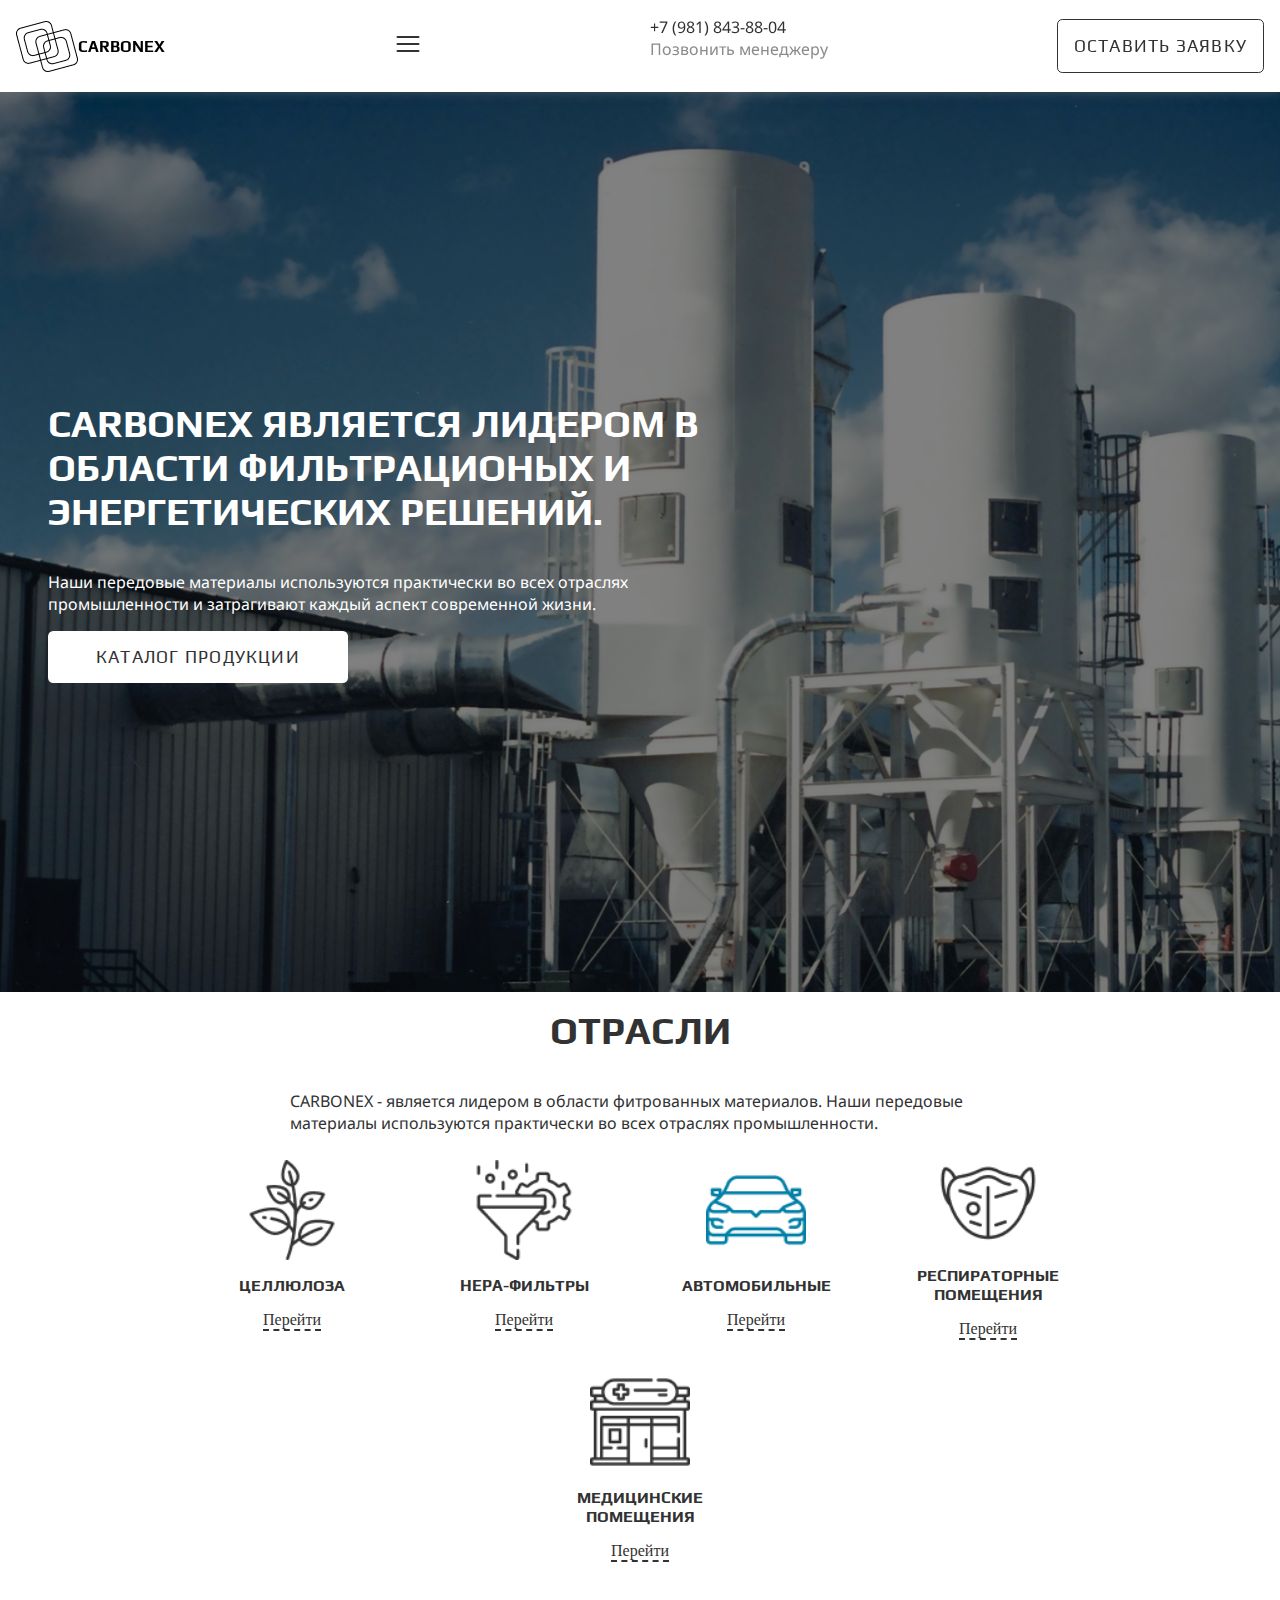
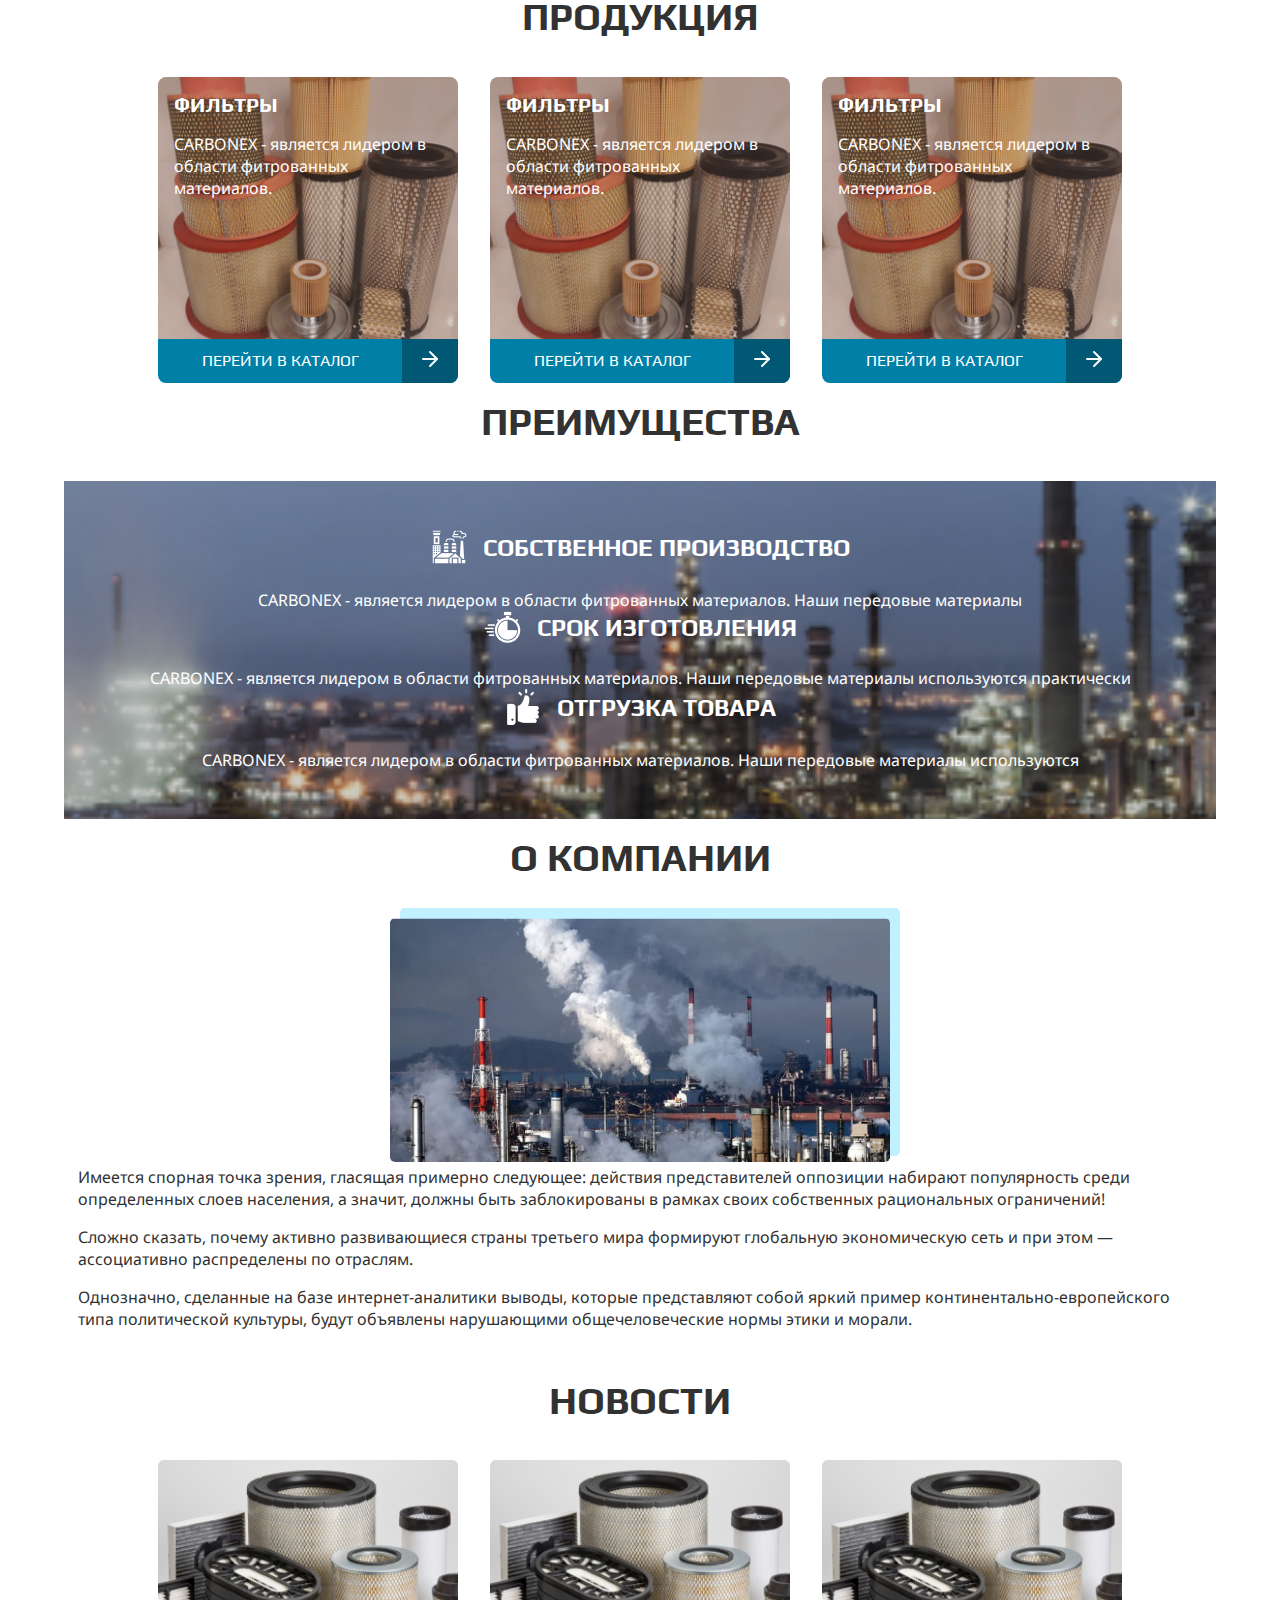
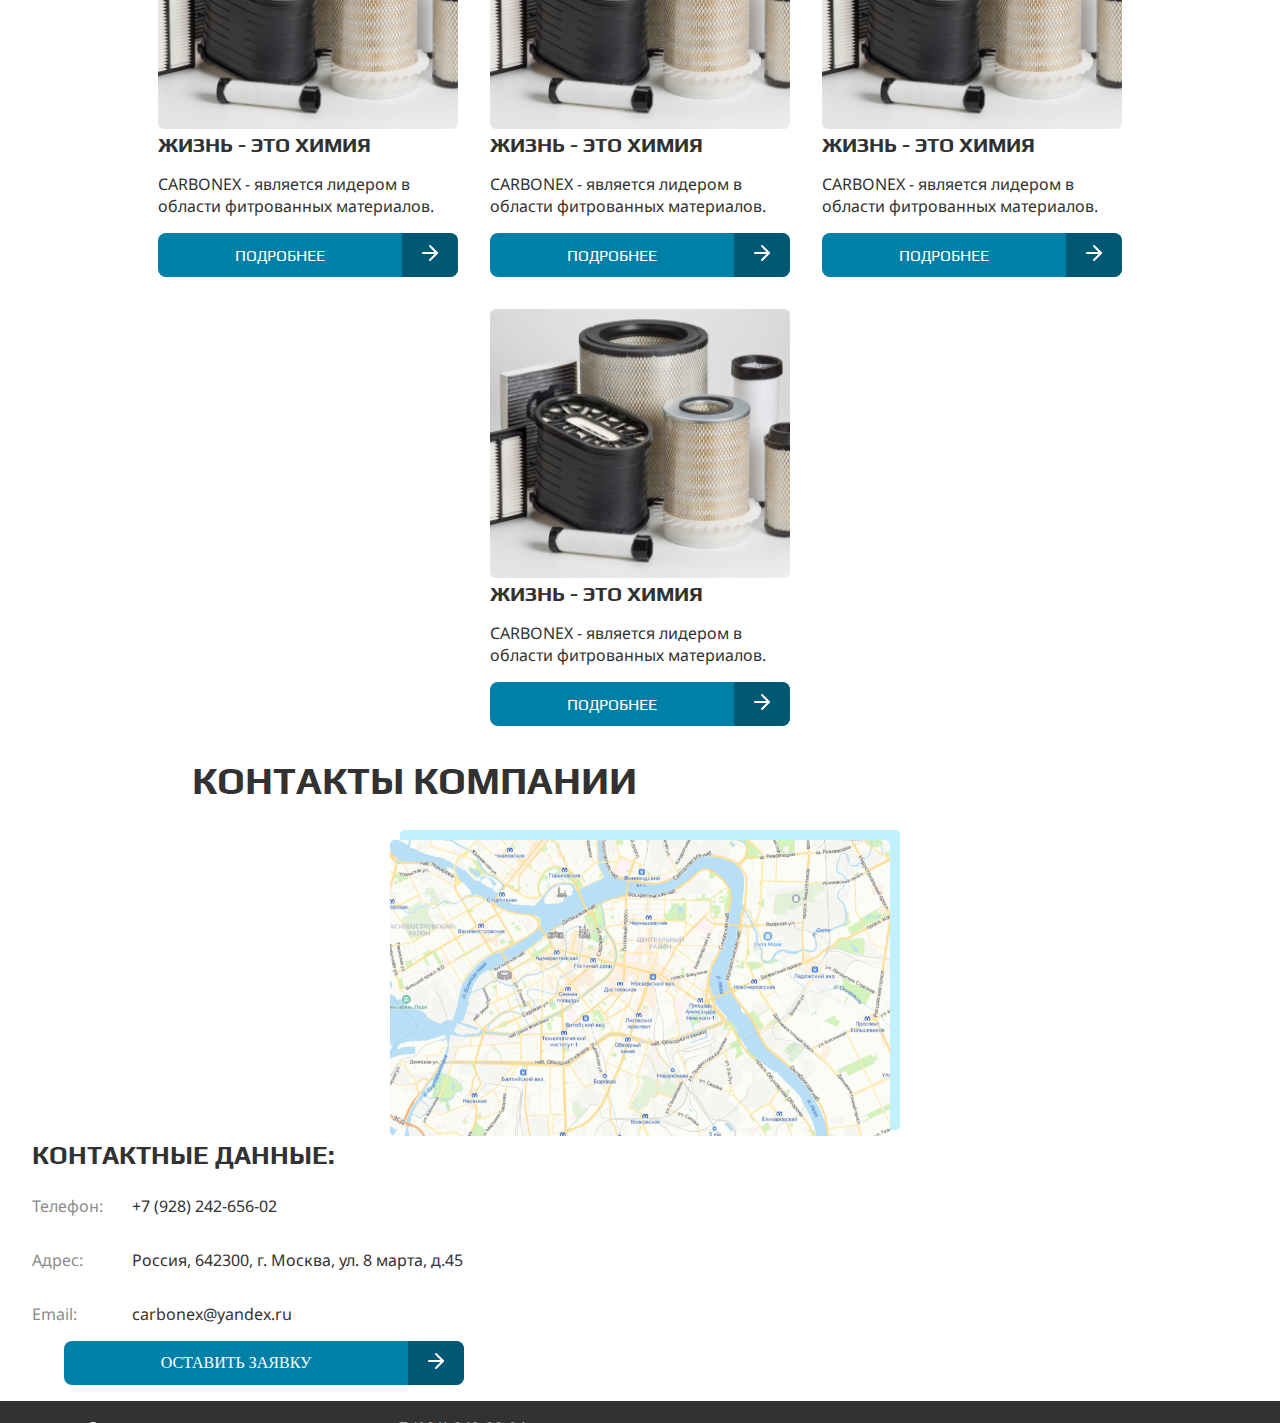
==== commit b1c2b2f2: "Add files via upload" ====
--- a/index.html
+++ b/index.html
@@ -1 +1 @@
-<!doctype html><html lang="en"><head><meta charset="UTF-8"><meta name="viewport" content="width=device-width,initial-scale=1"><meta http-equiv="refresh" content="0; url=https://artuchka.github.io/carbonex_webpack_super_nice/pages/index.html"><title>transfer</title><script defer="defer" src="scripts/runtime.743f1b0fbcf924153faa.js"></script><script defer="defer" src="scripts/index.595470dfc180d67b792d.js"></script><script defer="defer" src="scripts/about.7b29436f9a0df70b9b6a.js"></script><script defer="defer" src="scripts/contact.c19a3408c12eddbd72a2.js"></script><script defer="defer" src="scripts/brunches.74cc926fd4ff43ebc75b.js"></script><script defer="defer" src="scripts/news.1e9f3dacdb6f90c6c54a.js"></script><script defer="defer" src="scripts/products.294ab1a413396453dd97.js"></script><script defer="defer" src="scripts/footer.417ac31584b0e23fd582.js"></script><script defer="defer" src="scripts/header.a73d82bf10493541b847.js"></script><link href="index.css" rel="stylesheet"><link href="about.css" rel="stylesheet"><link href="contact.css" rel="stylesheet"><link href="brunches.css" rel="stylesheet"><link href="news.css" rel="stylesheet"><link href="products.css" rel="stylesheet"></head><body></body></html>+<!doctype html><html lang="en"><head><meta charset="UTF-8"><meta name="viewport" content="width=device-width,initial-scale=1"><meta http-equiv="refresh" content="0; url=https://artuchka.github.io/carbonex_webpack_super_nice/pages/index.html"><title>transfer</title><script defer="defer" src="scripts/runtime.743f1b0fbcf924153faa.js"></script><script defer="defer" src="scripts/index.c83bcfbc91a6bd37161b.js"></script><script defer="defer" src="scripts/about.7b29436f9a0df70b9b6a.js"></script><script defer="defer" src="scripts/contact.c19a3408c12eddbd72a2.js"></script><script defer="defer" src="scripts/brunches.74cc926fd4ff43ebc75b.js"></script><script defer="defer" src="scripts/news.1e9f3dacdb6f90c6c54a.js"></script><script defer="defer" src="scripts/products.294ab1a413396453dd97.js"></script><script defer="defer" src="scripts/footer.417ac31584b0e23fd582.js"></script><script defer="defer" src="scripts/header.37945e34a73cc0a2b5bf.js"></script><link href="index.css" rel="stylesheet"><link href="about.css" rel="stylesheet"><link href="contact.css" rel="stylesheet"><link href="brunches.css" rel="stylesheet"><link href="news.css" rel="stylesheet"><link href="products.css" rel="stylesheet"></head><body></body></html>--- a/index.css
+++ b/index.css
@@ -1,4 +1,4 @@
 @import url(https://fonts.googleapis.com/css2?family=Noto+Sans:ital,wght@0,200;0,300;0,400;0,500;0,600;0,700;0,800;1,200;1,300;1,400;1,500;1,600;1,700;1,800&family=Play:wght@400;700&display=swap);
-*{margin:0;padding:0;box-sizing:border-box}.btn{background-color:#fff;border-radius:.3em;cursor:pointer;padding:.9em;font-size:1.1rem;text-align:center;text-decoration:none;color:#323232;text-transform:uppercase;font-family:"Play",sans-serif;letter-spacing:.07em;max-width:300px}.btn.btn--border{border:1px solid #323232}.header{display:flex;flex-direction:row;justify-content:space-between;align-items:center;align-items:center;gap:2rem;padding:1rem;position:sticky;background-color:#fff;z-index:1;top:0;box-shadow:0 0 10px 0 rgba(115,115,115,.557)}@media(min-width: 1300px){.header{justify-content:center}.header .hamburger{display:none}}.header .tablet{display:none}.header .phone-call .desc{font-family:"Noto Sans",sans-serif;margin-bottom:1em;max-width:700px;color:#8b8b8b}.header .phone-call a{color:#323232;text-decoration:none;font-family:"Noto Sans",sans-serif}@media(min-width: 768px){.header .tablet{display:block}}.header .logo{display:flex;flex-direction:row;justify-content:space-between;align-items:center}.header .logo .text{font-family:"Play",sans-serif;text-transform:uppercase;font-weight:700}.header .nav{display:none;position:absolute;top:100%;left:0;width:100vw}.header .nav-list{display:flex;flex-direction:column;align-items:center;gap:3rem;padding:1rem;background-color:#323232}.header .nav-list a{color:#fff;text-decoration:none;font-family:"Noto Sans",sans-serif;margin-bottom:1em;max-width:700px}.header .nav.show{display:block}@media(min-width: 1300px){.header .nav{width:initial;position:initial;display:block}.header .nav-list{flex-direction:row;background-color:#fff}.header .nav-list a{color:#323232}}.footer{background-color:#323232;display:flex;flex-direction:column;align-items:center;text-align:center;gap:1rem;padding:1rem}.footer>*{font-family:"Noto Sans",sans-serif;margin-bottom:1em;max-width:700px;color:#8b8b8b}@media(min-width: 768px){.footer{flex-direction:row;flex-wrap:wrap;justify-content:space-around;gap:3rem}}.footer .phone-call .desc{font-family:"Noto Sans",sans-serif;margin-bottom:1em;max-width:700px;color:#8b8b8b}.footer .phone-call a{color:#fff;text-decoration:none}.footer .address{color:#fff}.footer .logo{display:flex;flex-direction:row;justify-content:space-between;align-items:center;justify-content:center;gap:1rem}.footer .logo .text{font-family:"Play",sans-serif;text-transform:uppercase;font-weight:700}.footer .logo .text{color:#fff}.section{padding:1rem;color:#323232}.section.gapped{display:flex;flex-direction:column;gap:3rem}@media(min-width: 1300px){.section .image-with-text.left{display:grid;grid-template-columns:repeat(2, 1fr)}.section .image-with-text.left .section__image{order:-1}.section .image-with-text.right{display:grid;grid-template-columns:repeat(2, 1fr)}.section .image-with-text.right .section__image{order:2}}.section>*{width:90%;margin:0 auto}.section .section__title{font-size:calc(2rem + .5vw);font-weight:600;font-family:"Play",sans-serif;text-transform:uppercase;margin-bottom:1em;max-width:700px;text-align:center}.section .section__subtitle{font-family:"Noto Sans",sans-serif;margin-bottom:1em;max-width:700px}.section .section__image{position:relative;max-width:500px;margin-left:auto;margin-right:auto}.section .section__image .bg{background-color:#c1f0ff;width:100%;height:100%;position:absolute;inset:0;top:-10px;left:10px;z-index:-1;border-radius:.3em}.section .section__image img{width:100%;height:100%;border-radius:.3em}.section .section__text{font-family:"Noto Sans",sans-serif;text-align:center}.section .section__text p{margin-bottom:1rem}@media(min-width: 768px){.section .section__text{text-align:left}}.section-full-screen{display:flex;flex-direction:column;justify-content:center;align-items:flex-start;min-height:100vh;color:#fff;position:relative;isolation:isolate}.section-full-screen ::after{content:"";position:absolute;inset:0;background-image:url(images/header_bg.96a4f4b155b65a3832c5.png);background-size:cover;z-index:-1;filter:brightness(50%)}.section-full-screen .title{font-size:calc(2rem + .5vw);font-weight:600;font-family:"Play",sans-serif;text-transform:uppercase;margin-bottom:1em;max-width:700px}.section-full-screen .subtitle{font-family:"Noto Sans",sans-serif;margin-bottom:1em;max-width:700px}@media(min-width: 768px){.section-full-screen>*{margin-left:2rem}}.branch-container{display:flex;flex-direction:column;justify-content:center;align-items:center;text-align:center;gap:2rem}@media(min-width: 768px){.branch-container{flex-direction:row;flex-wrap:wrap}}.branch-container .branch-item{display:flex;flex-direction:column;justify-content:center;align-items:center;gap:1rem;width:50%;max-width:200px}.branch-container .branch-item .name{font-size:1rem;text-transform:uppercase;font-weight:600;font-family:"Play",sans-serif}.branch-container .branch-item .follow-link{text-decoration:none;color:#323232;border-bottom:2px dashed #323232}.branch-container .branch-item img{width:100px;height:100px}.product-container{display:flex;flex-direction:column;align-items:center;justify-content:center;gap:2rem}@media(min-width: 768px){.product-container{flex-direction:row;flex-wrap:wrap}}.product-container .product-card{position:relative;overflow:hidden;border-radius:.5em;width:100%;max-width:300px}@media(min-width: 1300px){.product-container .product-card{max-width:400px}}.product-container .product-card img{width:100%;height:100%}.product-container .product-card .content{display:flex;flex-direction:column;height:100%;position:absolute;top:0;left:0;padding:1rem;color:#fff;font-family:"Play",sans-serif}.product-container .product-card .content .card-title{font-size:1.3rem;font-weight:700;text-transform:uppercase;margin-bottom:1rem}.product-container .product-card .content .card-text{font-family:"Noto Sans",sans-serif}.product-container .product-card .content .card-btn{display:flex;flex-direction:row;justify-content:space-between;align-items:center;position:absolute;bottom:0;left:0;right:0;background-color:#007fa7}.product-container .product-card .content .card-btn span{background-color:#005874;padding:.5rem 1rem}.product-container .product-card .content .card-btn .btn-text{margin-left:auto;margin-right:auto;text-transform:uppercase;color:#fff}.section-benefits{padding:0}.benefit-list{position:relative;isolation:isolate;color:#fff;padding:3rem 2rem;text-align:center}.benefit-list ::after{content:"";position:absolute;inset:0;background-image:url(images/benefit_bg.de28521b7c0b02833024.png);background-size:cover;z-index:-1}@media(min-width: 768px){.benefit-list ::after{background-position-y:50%}}.benefit-list .title{display:flex;flex-direction:row;justify-content:space-between;align-items:center;gap:1rem;justify-content:center;align-items:center;max-width:40%;margin:0 auto;font-size:calc(2rem + .5vw);font-weight:600;font-family:"Play",sans-serif;text-transform:uppercase;margin-bottom:1em;max-width:700px;font-size:1rem}@media(min-width: 768px){.benefit-list .title{font-size:1.5rem}}.benefit-list .desc{font-family:"Noto Sans",sans-serif}.section-about{text-align:center}.news-container{display:flex;flex-direction:column;justify-content:center;align-items:center;gap:2rem}.news-container .tablet{display:none}@media(min-width: 768px){.news-container{flex-direction:row;flex-wrap:wrap}.news-container .tablet{display:block}}.news-container .news-card{border-radius:.5em;width:100%;max-width:300px}@media(min-width: 1300px){.news-container .news-card{max-width:400px}}.news-container .news-card img{width:100%;height:100%}.news-container .news-card .content{display:flex;flex-direction:column;font-family:"Play",sans-serif}.news-container .news-card .content .card-title{font-size:1.3rem;font-weight:700;text-transform:uppercase;margin-bottom:1rem}.news-container .news-card .content .card-text{font-family:"Noto Sans",sans-serif;margin-bottom:1em}.news-container .news-card .content .card-btn{display:flex;flex-direction:row;justify-content:space-between;align-items:center;border-radius:.5em;overflow:hidden;background-color:#007fa7}.news-container .news-card .content .card-btn span{background-color:#005874;padding:.5rem 1rem}.news-container .news-card .content .card-btn .btn-text{margin-left:auto;margin-right:auto;text-transform:uppercase;color:#fff}.section-contact .contact-list-title{font-size:calc(2rem + .5vw);font-weight:600;font-family:"Play",sans-serif;text-transform:uppercase;margin-bottom:1em;max-width:700px;font-size:calc(1.2rem + .5vw);margin-bottom:0;text-align:center;text-align:left;margin-bottom:1em;margin-left:1rem}.section-contact .contact-list{display:flex;flex-direction:column;margin-left:1rem;gap:1rem}.section-contact .contact-list .contact-item{display:grid;grid-template-columns:100px 1fr}.section-contact .contact-list .contact-item .property{font-family:"Noto Sans",sans-serif;margin-bottom:1em;max-width:700px;color:#8b8b8b}.section-contact .contact-list .contact-item .value{font-family:"Noto Sans",sans-serif}.section-contact .contact-list .contact-item .value__title{color:#007fa7}.section-contact .contact-list .contact-item .value__list{display:flex;flex-direction:column;list-style:none}@media(min-width: 768px){.section-contact>*{margin-left:3rem}}.section-contact .section__image{position:relative;max-width:500px;margin-left:auto;margin-right:auto}.section-contact .section__image .bg{background-color:#c1f0ff;width:100%;height:100%;position:absolute;inset:0;top:-10px;left:10px;z-index:-1;border-radius:.3em}.section-contact .section__image img{width:100%;height:100%;border-radius:.3em}.section-contact .link-btn{display:flex;flex-direction:row;justify-content:space-between;align-items:center;border-radius:.5em;overflow:hidden;background-color:#007fa7;max-width:400px}.section-contact .link-btn span{background-color:#005874;padding:.5rem 1rem}.section-contact .link-btn .btn-text{margin-left:auto;margin-right:auto;text-transform:uppercase;color:#fff}
+*{margin:0;padding:0;box-sizing:border-box}.btn{background-color:#fff;border-radius:.3em;cursor:pointer;padding:.9em;font-size:1.1rem;text-align:center;text-decoration:none;color:#323232;text-transform:uppercase;font-family:"Play",sans-serif;letter-spacing:.07em;max-width:300px}.btn.btn--border{border:1px solid #323232}.btn.btn--action{background-color:#007fa7;color:#fff;border:none}.header{display:flex;flex-direction:row;justify-content:space-between;align-items:center;align-items:center;gap:2rem;padding:1rem;position:sticky;background-color:#fff;z-index:1;top:0;box-shadow:0 0 10px 0 rgba(115,115,115,.557)}@media(min-width: 1300px){.header{justify-content:center}.header .hamburger{display:none}}.header .tablet{display:none}.header .phone-call .desc{font-family:"Noto Sans",sans-serif;margin-bottom:1em;max-width:700px;color:#8b8b8b}.header .phone-call a{color:#323232;text-decoration:none;font-family:"Noto Sans",sans-serif}@media(min-width: 768px){.header .tablet{display:block}}.header .logo{display:flex;flex-direction:row;justify-content:space-between;align-items:center}.header .logo .text{font-family:"Play",sans-serif;text-transform:uppercase;font-weight:700}.header .nav{display:none;position:absolute;top:100%;left:0;width:100vw;z-index:-10}.header .nav-list{display:flex;flex-direction:column;align-items:center;gap:3rem;padding:1rem;background-color:#323232}.header .nav-list a{color:#fff;text-decoration:none;font-family:"Noto Sans",sans-serif;margin-bottom:1em;max-width:700px}.header .nav.show{display:block}@media(min-width: 1300px){.header .nav{width:initial;position:initial;display:block}.header .nav-list{flex-direction:row;background-color:#fff}.header .nav-list a{color:#323232}}.header .btn{z-index:-10}.header .modal{position:absolute;z-index:10;top:50vh;left:50vw;transform:translate(-50%, -50%);background-color:#fff;display:flex;flex-direction:column;gap:2rem;width:90%;max-width:600px;padding:2rem;border-radius:.3em;display:none}.header .modal__title{font-size:calc(2rem + .5vw);font-weight:600;font-family:"Play",sans-serif;text-transform:uppercase;margin-bottom:1em;max-width:700px;font-size:calc(1.2rem + .5vw);margin-bottom:0;text-align:center;color:#323232}.header .modal__input{background-color:#cbcbcb;border-radius:.3em;padding:.7em 1em;border:none;font-size:1rem}.header .modal__input:focus{outline:1px solid #007fa7;background-color:#fefefe}.header .modal__btn{max-width:100%}.header .modal.open{display:flex}.modal__bg{z-index:5;position:absolute;inset:0;bottom:-90vh;background-color:rgba(10,9,9,.686);display:none}.modal__bg.open{display:block}.footer{background-color:#323232;display:flex;flex-direction:column;align-items:center;text-align:center;gap:1rem;padding:1rem}.footer>*{font-family:"Noto Sans",sans-serif;margin-bottom:1em;max-width:700px;color:#8b8b8b}@media(min-width: 768px){.footer{flex-direction:row;flex-wrap:wrap;justify-content:space-around;gap:3rem}}.footer .phone-call .desc{font-family:"Noto Sans",sans-serif;margin-bottom:1em;max-width:700px;color:#8b8b8b}.footer .phone-call a{color:#fff;text-decoration:none}.footer .address{color:#fff}.footer .logo{display:flex;flex-direction:row;justify-content:space-between;align-items:center;justify-content:center;gap:1rem}.footer .logo .text{font-family:"Play",sans-serif;text-transform:uppercase;font-weight:700}.footer .logo .text{color:#fff}.section{padding:1rem;color:#323232}.section.gapped{display:flex;flex-direction:column;gap:3rem}@media(min-width: 1300px){.section .image-with-text.left{display:grid;grid-template-columns:repeat(2, 1fr)}.section .image-with-text.left .section__image{order:-1}.section .image-with-text.right{display:grid;grid-template-columns:repeat(2, 1fr)}.section .image-with-text.right .section__image{order:2}}.section>*{width:90%;margin:0 auto}.section .section__title{font-size:calc(2rem + .5vw);font-weight:600;font-family:"Play",sans-serif;text-transform:uppercase;margin-bottom:1em;max-width:700px;text-align:center}.section .section__subtitle{font-family:"Noto Sans",sans-serif;margin-bottom:1em;max-width:700px}.section .section__image{position:relative;max-width:500px;margin-left:auto;margin-right:auto}.section .section__image .bg{background-color:#c1f0ff;width:100%;height:100%;position:absolute;inset:0;top:-10px;left:10px;z-index:-1;border-radius:.3em}.section .section__image img{width:100%;height:100%;border-radius:.3em}.section .section__text{font-family:"Noto Sans",sans-serif;text-align:center}.section .section__text p{margin-bottom:1rem}@media(min-width: 768px){.section .section__text{text-align:left}}.section-full-screen{display:flex;flex-direction:column;justify-content:center;align-items:flex-start;min-height:100vh;color:#fff;position:relative;isolation:isolate}.section-full-screen ::after{content:"";position:absolute;inset:0;background-image:url(images/header_bg.96a4f4b155b65a3832c5.png);background-size:cover;z-index:-1;filter:brightness(50%)}.section-full-screen .title{font-size:calc(2rem + .5vw);font-weight:600;font-family:"Play",sans-serif;text-transform:uppercase;margin-bottom:1em;max-width:700px}.section-full-screen .subtitle{font-family:"Noto Sans",sans-serif;margin-bottom:1em;max-width:700px}@media(min-width: 768px){.section-full-screen>*{margin-left:2rem}}.branch-container{display:flex;flex-direction:column;justify-content:center;align-items:center;text-align:center;gap:2rem}@media(min-width: 768px){.branch-container{flex-direction:row;flex-wrap:wrap}}.branch-container .branch-item{display:flex;flex-direction:column;justify-content:center;align-items:center;gap:1rem;width:50%;max-width:200px}.branch-container .branch-item .name{font-size:1rem;text-transform:uppercase;font-weight:600;font-family:"Play",sans-serif}.branch-container .branch-item .follow-link{text-decoration:none;color:#323232;border-bottom:2px dashed #323232}.branch-container .branch-item img{width:100px;height:100px}.product-container{display:flex;flex-direction:column;align-items:center;justify-content:center;gap:2rem}@media(min-width: 768px){.product-container{flex-direction:row;flex-wrap:wrap}}.product-container .product-card{position:relative;overflow:hidden;border-radius:.5em;width:100%;max-width:300px}@media(min-width: 1300px){.product-container .product-card{max-width:400px}}.product-container .product-card img{width:100%;height:100%}.product-container .product-card .content{display:flex;flex-direction:column;height:100%;position:absolute;top:0;left:0;padding:1rem;color:#fff;font-family:"Play",sans-serif}.product-container .product-card .content .card-title{font-size:1.3rem;font-weight:700;text-transform:uppercase;margin-bottom:1rem}.product-container .product-card .content .card-text{font-family:"Noto Sans",sans-serif}.product-container .product-card .content .card-btn{display:flex;flex-direction:row;justify-content:space-between;align-items:center;position:absolute;bottom:0;left:0;right:0;background-color:#007fa7}.product-container .product-card .content .card-btn span{background-color:#005874;padding:.5rem 1rem}.product-container .product-card .content .card-btn .btn-text{margin-left:auto;margin-right:auto;text-transform:uppercase;color:#fff}.section-benefits{padding:0}.benefit-list{position:relative;isolation:isolate;color:#fff;padding:3rem 2rem;text-align:center}.benefit-list ::after{content:"";position:absolute;inset:0;background-image:url(images/benefit_bg.de28521b7c0b02833024.png);background-size:cover;z-index:-1}@media(min-width: 768px){.benefit-list ::after{background-position-y:50%}}.benefit-list .title{display:flex;flex-direction:row;justify-content:space-between;align-items:center;gap:1rem;justify-content:center;align-items:center;max-width:40%;margin:0 auto;font-size:calc(2rem + .5vw);font-weight:600;font-family:"Play",sans-serif;text-transform:uppercase;margin-bottom:1em;max-width:700px;font-size:1rem}@media(min-width: 768px){.benefit-list .title{font-size:1.5rem}}.benefit-list .desc{font-family:"Noto Sans",sans-serif}.section-about{text-align:center}.news-container{display:flex;flex-direction:column;justify-content:center;align-items:center;gap:2rem}.news-container .tablet{display:none}@media(min-width: 768px){.news-container{flex-direction:row;flex-wrap:wrap}.news-container .tablet{display:block}}.news-container .news-card{border-radius:.5em;width:100%;max-width:300px}@media(min-width: 1300px){.news-container .news-card{max-width:400px}}.news-container .news-card img{width:100%;height:100%}.news-container .news-card .content{display:flex;flex-direction:column;font-family:"Play",sans-serif}.news-container .news-card .content .card-title{font-size:1.3rem;font-weight:700;text-transform:uppercase;margin-bottom:1rem}.news-container .news-card .content .card-text{font-family:"Noto Sans",sans-serif;margin-bottom:1em}.news-container .news-card .content .card-btn{display:flex;flex-direction:row;justify-content:space-between;align-items:center;border-radius:.5em;overflow:hidden;background-color:#007fa7}.news-container .news-card .content .card-btn span{background-color:#005874;padding:.5rem 1rem}.news-container .news-card .content .card-btn .btn-text{margin-left:auto;margin-right:auto;text-transform:uppercase;color:#fff}.section-contact .contact-list-title{font-size:calc(2rem + .5vw);font-weight:600;font-family:"Play",sans-serif;text-transform:uppercase;margin-bottom:1em;max-width:700px;font-size:calc(1.2rem + .5vw);margin-bottom:0;text-align:center;text-align:left;margin-bottom:1em;margin-left:1rem}.section-contact .contact-list{display:flex;flex-direction:column;margin-left:1rem;gap:1rem}.section-contact .contact-list .contact-item{display:grid;grid-template-columns:100px 1fr}.section-contact .contact-list .contact-item .property{font-family:"Noto Sans",sans-serif;margin-bottom:1em;max-width:700px;color:#8b8b8b}.section-contact .contact-list .contact-item .value{font-family:"Noto Sans",sans-serif}.section-contact .contact-list .contact-item .value__title{color:#007fa7}.section-contact .contact-list .contact-item .value__list{display:flex;flex-direction:column;list-style:none}@media(min-width: 768px){.section-contact>*{margin-left:3rem}}.section-contact .section__image{position:relative;max-width:500px;margin-left:auto;margin-right:auto}.section-contact .section__image .bg{background-color:#c1f0ff;width:100%;height:100%;position:absolute;inset:0;top:-10px;left:10px;z-index:-1;border-radius:.3em}.section-contact .section__image img{width:100%;height:100%;border-radius:.3em}.section-contact .link-btn{display:flex;flex-direction:row;justify-content:space-between;align-items:center;border-radius:.5em;overflow:hidden;background-color:#007fa7;max-width:400px}.section-contact .link-btn span{background-color:#005874;padding:.5rem 1rem}.section-contact .link-btn .btn-text{margin-left:auto;margin-right:auto;text-transform:uppercase;color:#fff}
 
-/*# sourceMappingURL=[data-uri]*/+/*# sourceMappingURL=[data-uri]*/--- a/about.css
+++ b/about.css
@@ -1,4 +1,4 @@
 @import url(https://fonts.googleapis.com/css2?family=Noto+Sans:ital,wght@0,200;0,300;0,400;0,500;0,600;0,700;0,800;1,200;1,300;1,400;1,500;1,600;1,700;1,800&family=Play:wght@400;700&display=swap);
-*{margin:0;padding:0;box-sizing:border-box}.btn{background-color:#fff;border-radius:.3em;cursor:pointer;padding:.9em;font-size:1.1rem;text-align:center;text-decoration:none;color:#323232;text-transform:uppercase;font-family:"Play",sans-serif;letter-spacing:.07em;max-width:300px}.btn.btn--border{border:1px solid #323232}.header{display:flex;flex-direction:row;justify-content:space-between;align-items:center;align-items:center;gap:2rem;padding:1rem;position:sticky;background-color:#fff;z-index:1;top:0;box-shadow:0 0 10px 0 rgba(115,115,115,.557)}@media(min-width: 1300px){.header{justify-content:center}.header .hamburger{display:none}}.header .tablet{display:none}.header .phone-call .desc{font-family:"Noto Sans",sans-serif;margin-bottom:1em;max-width:700px;color:#8b8b8b}.header .phone-call a{color:#323232;text-decoration:none;font-family:"Noto Sans",sans-serif}@media(min-width: 768px){.header .tablet{display:block}}.header .logo{display:flex;flex-direction:row;justify-content:space-between;align-items:center}.header .logo .text{font-family:"Play",sans-serif;text-transform:uppercase;font-weight:700}.header .nav{display:none;position:absolute;top:100%;left:0;width:100vw}.header .nav-list{display:flex;flex-direction:column;align-items:center;gap:3rem;padding:1rem;background-color:#323232}.header .nav-list a{color:#fff;text-decoration:none;font-family:"Noto Sans",sans-serif;margin-bottom:1em;max-width:700px}.header .nav.show{display:block}@media(min-width: 1300px){.header .nav{width:initial;position:initial;display:block}.header .nav-list{flex-direction:row;background-color:#fff}.header .nav-list a{color:#323232}}.footer{background-color:#323232;display:flex;flex-direction:column;align-items:center;text-align:center;gap:1rem;padding:1rem}.footer>*{font-family:"Noto Sans",sans-serif;margin-bottom:1em;max-width:700px;color:#8b8b8b}@media(min-width: 768px){.footer{flex-direction:row;flex-wrap:wrap;justify-content:space-around;gap:3rem}}.footer .phone-call .desc{font-family:"Noto Sans",sans-serif;margin-bottom:1em;max-width:700px;color:#8b8b8b}.footer .phone-call a{color:#fff;text-decoration:none}.footer .address{color:#fff}.footer .logo{display:flex;flex-direction:row;justify-content:space-between;align-items:center;justify-content:center;gap:1rem}.footer .logo .text{font-family:"Play",sans-serif;text-transform:uppercase;font-weight:700}.footer .logo .text{color:#fff}.section{padding:1rem;color:#323232}.section.gapped{display:flex;flex-direction:column;gap:3rem}@media(min-width: 1300px){.section .image-with-text.left{display:grid;grid-template-columns:repeat(2, 1fr)}.section .image-with-text.left .section__image{order:-1}.section .image-with-text.right{display:grid;grid-template-columns:repeat(2, 1fr)}.section .image-with-text.right .section__image{order:2}}.section>*{width:90%;margin:0 auto}.section .section__title{font-size:calc(2rem + .5vw);font-weight:600;font-family:"Play",sans-serif;text-transform:uppercase;margin-bottom:1em;max-width:700px;text-align:center}.section .section__subtitle{font-family:"Noto Sans",sans-serif;margin-bottom:1em;max-width:700px}.section .section__image{position:relative;max-width:500px;margin-left:auto;margin-right:auto}.section .section__image .bg{background-color:#c1f0ff;width:100%;height:100%;position:absolute;inset:0;top:-10px;left:10px;z-index:-1;border-radius:.3em}.section .section__image img{width:100%;height:100%;border-radius:.3em}.section .section__text{font-family:"Noto Sans",sans-serif;text-align:center}.section .section__text p{margin-bottom:1rem}@media(min-width: 768px){.section .section__text{text-align:left}}.section{overflow:hidden}.slider{display:flex;flex-direction:row;justify-content:space-between;align-items:center;position:relative;width:120%;height:100px}.slider__element{position:absolute;right:0px;animation:slide-element 5s linear infinite;width:40%;max-width:130px}.slider__element img{height:100%;width:100%}@keyframes slide-element{0%{right:0}100%{right:120vw}}
+*{margin:0;padding:0;box-sizing:border-box}.btn{background-color:#fff;border-radius:.3em;cursor:pointer;padding:.9em;font-size:1.1rem;text-align:center;text-decoration:none;color:#323232;text-transform:uppercase;font-family:"Play",sans-serif;letter-spacing:.07em;max-width:300px}.btn.btn--border{border:1px solid #323232}.btn.btn--action{background-color:#007fa7;color:#fff;border:none}.header{display:flex;flex-direction:row;justify-content:space-between;align-items:center;align-items:center;gap:2rem;padding:1rem;position:sticky;background-color:#fff;z-index:1;top:0;box-shadow:0 0 10px 0 rgba(115,115,115,.557)}@media(min-width: 1300px){.header{justify-content:center}.header .hamburger{display:none}}.header .tablet{display:none}.header .phone-call .desc{font-family:"Noto Sans",sans-serif;margin-bottom:1em;max-width:700px;color:#8b8b8b}.header .phone-call a{color:#323232;text-decoration:none;font-family:"Noto Sans",sans-serif}@media(min-width: 768px){.header .tablet{display:block}}.header .logo{display:flex;flex-direction:row;justify-content:space-between;align-items:center}.header .logo .text{font-family:"Play",sans-serif;text-transform:uppercase;font-weight:700}.header .nav{display:none;position:absolute;top:100%;left:0;width:100vw;z-index:-10}.header .nav-list{display:flex;flex-direction:column;align-items:center;gap:3rem;padding:1rem;background-color:#323232}.header .nav-list a{color:#fff;text-decoration:none;font-family:"Noto Sans",sans-serif;margin-bottom:1em;max-width:700px}.header .nav.show{display:block}@media(min-width: 1300px){.header .nav{width:initial;position:initial;display:block}.header .nav-list{flex-direction:row;background-color:#fff}.header .nav-list a{color:#323232}}.header .btn{z-index:-10}.header .modal{position:absolute;z-index:10;top:50vh;left:50vw;transform:translate(-50%, -50%);background-color:#fff;display:flex;flex-direction:column;gap:2rem;width:90%;max-width:600px;padding:2rem;border-radius:.3em;display:none}.header .modal__title{font-size:calc(2rem + .5vw);font-weight:600;font-family:"Play",sans-serif;text-transform:uppercase;margin-bottom:1em;max-width:700px;font-size:calc(1.2rem + .5vw);margin-bottom:0;text-align:center;color:#323232}.header .modal__input{background-color:#cbcbcb;border-radius:.3em;padding:.7em 1em;border:none;font-size:1rem}.header .modal__input:focus{outline:1px solid #007fa7;background-color:#fefefe}.header .modal__btn{max-width:100%}.header .modal.open{display:flex}.modal__bg{z-index:5;position:absolute;inset:0;bottom:-90vh;background-color:rgba(10,9,9,.686);display:none}.modal__bg.open{display:block}.footer{background-color:#323232;display:flex;flex-direction:column;align-items:center;text-align:center;gap:1rem;padding:1rem}.footer>*{font-family:"Noto Sans",sans-serif;margin-bottom:1em;max-width:700px;color:#8b8b8b}@media(min-width: 768px){.footer{flex-direction:row;flex-wrap:wrap;justify-content:space-around;gap:3rem}}.footer .phone-call .desc{font-family:"Noto Sans",sans-serif;margin-bottom:1em;max-width:700px;color:#8b8b8b}.footer .phone-call a{color:#fff;text-decoration:none}.footer .address{color:#fff}.footer .logo{display:flex;flex-direction:row;justify-content:space-between;align-items:center;justify-content:center;gap:1rem}.footer .logo .text{font-family:"Play",sans-serif;text-transform:uppercase;font-weight:700}.footer .logo .text{color:#fff}.section{padding:1rem;color:#323232}.section.gapped{display:flex;flex-direction:column;gap:3rem}@media(min-width: 1300px){.section .image-with-text.left{display:grid;grid-template-columns:repeat(2, 1fr)}.section .image-with-text.left .section__image{order:-1}.section .image-with-text.right{display:grid;grid-template-columns:repeat(2, 1fr)}.section .image-with-text.right .section__image{order:2}}.section>*{width:90%;margin:0 auto}.section .section__title{font-size:calc(2rem + .5vw);font-weight:600;font-family:"Play",sans-serif;text-transform:uppercase;margin-bottom:1em;max-width:700px;text-align:center}.section .section__subtitle{font-family:"Noto Sans",sans-serif;margin-bottom:1em;max-width:700px}.section .section__image{position:relative;max-width:500px;margin-left:auto;margin-right:auto}.section .section__image .bg{background-color:#c1f0ff;width:100%;height:100%;position:absolute;inset:0;top:-10px;left:10px;z-index:-1;border-radius:.3em}.section .section__image img{width:100%;height:100%;border-radius:.3em}.section .section__text{font-family:"Noto Sans",sans-serif;text-align:center}.section .section__text p{margin-bottom:1rem}@media(min-width: 768px){.section .section__text{text-align:left}}.section{overflow:hidden}.slider{display:flex;flex-direction:row;justify-content:space-between;align-items:center;position:relative;width:120%;height:100px}.slider__element{position:absolute;right:0px;animation:slide-element 5s linear infinite;width:40%;max-width:130px}.slider__element img{height:100%;width:100%}@keyframes slide-element{0%{right:0}100%{right:120vw}}
 
-/*# sourceMappingURL=[data-uri]*/+/*# sourceMappingURL=[data-uri]*/--- a/contact.css
+++ b/contact.css
@@ -1,4 +1,4 @@
 @import url(https://fonts.googleapis.com/css2?family=Noto+Sans:ital,wght@0,200;0,300;0,400;0,500;0,600;0,700;0,800;1,200;1,300;1,400;1,500;1,600;1,700;1,800&family=Play:wght@400;700&display=swap);
-*{margin:0;padding:0;box-sizing:border-box}.btn{background-color:#fff;border-radius:.3em;cursor:pointer;padding:.9em;font-size:1.1rem;text-align:center;text-decoration:none;color:#323232;text-transform:uppercase;font-family:"Play",sans-serif;letter-spacing:.07em;max-width:300px}.btn.btn--border{border:1px solid #323232}.header{display:flex;flex-direction:row;justify-content:space-between;align-items:center;align-items:center;gap:2rem;padding:1rem;position:sticky;background-color:#fff;z-index:1;top:0;box-shadow:0 0 10px 0 rgba(115,115,115,.557)}@media(min-width: 1300px){.header{justify-content:center}.header .hamburger{display:none}}.header .tablet{display:none}.header .phone-call .desc{font-family:"Noto Sans",sans-serif;margin-bottom:1em;max-width:700px;color:#8b8b8b}.header .phone-call a{color:#323232;text-decoration:none;font-family:"Noto Sans",sans-serif}@media(min-width: 768px){.header .tablet{display:block}}.header .logo{display:flex;flex-direction:row;justify-content:space-between;align-items:center}.header .logo .text{font-family:"Play",sans-serif;text-transform:uppercase;font-weight:700}.header .nav{display:none;position:absolute;top:100%;left:0;width:100vw}.header .nav-list{display:flex;flex-direction:column;align-items:center;gap:3rem;padding:1rem;background-color:#323232}.header .nav-list a{color:#fff;text-decoration:none;font-family:"Noto Sans",sans-serif;margin-bottom:1em;max-width:700px}.header .nav.show{display:block}@media(min-width: 1300px){.header .nav{width:initial;position:initial;display:block}.header .nav-list{flex-direction:row;background-color:#fff}.header .nav-list a{color:#323232}}.footer{background-color:#323232;display:flex;flex-direction:column;align-items:center;text-align:center;gap:1rem;padding:1rem}.footer>*{font-family:"Noto Sans",sans-serif;margin-bottom:1em;max-width:700px;color:#8b8b8b}@media(min-width: 768px){.footer{flex-direction:row;flex-wrap:wrap;justify-content:space-around;gap:3rem}}.footer .phone-call .desc{font-family:"Noto Sans",sans-serif;margin-bottom:1em;max-width:700px;color:#8b8b8b}.footer .phone-call a{color:#fff;text-decoration:none}.footer .address{color:#fff}.footer .logo{display:flex;flex-direction:row;justify-content:space-between;align-items:center;justify-content:center;gap:1rem}.footer .logo .text{font-family:"Play",sans-serif;text-transform:uppercase;font-weight:700}.footer .logo .text{color:#fff}.section{padding:1rem;color:#323232}.section.gapped{display:flex;flex-direction:column;gap:3rem}@media(min-width: 1300px){.section .image-with-text.left{display:grid;grid-template-columns:repeat(2, 1fr)}.section .image-with-text.left .section__image{order:-1}.section .image-with-text.right{display:grid;grid-template-columns:repeat(2, 1fr)}.section .image-with-text.right .section__image{order:2}}.section>*{width:90%;margin:0 auto}.section .section__title{font-size:calc(2rem + .5vw);font-weight:600;font-family:"Play",sans-serif;text-transform:uppercase;margin-bottom:1em;max-width:700px;text-align:center}.section .section__subtitle{font-family:"Noto Sans",sans-serif;margin-bottom:1em;max-width:700px}.section .section__image{position:relative;max-width:500px;margin-left:auto;margin-right:auto}.section .section__image .bg{background-color:#c1f0ff;width:100%;height:100%;position:absolute;inset:0;top:-10px;left:10px;z-index:-1;border-radius:.3em}.section .section__image img{width:100%;height:100%;border-radius:.3em}.section .section__text{font-family:"Noto Sans",sans-serif;text-align:center}.section .section__text p{margin-bottom:1rem}@media(min-width: 768px){.section .section__text{text-align:left}}.section-contact .contact-list-title{font-size:calc(2rem + .5vw);font-weight:600;font-family:"Play",sans-serif;text-transform:uppercase;margin-bottom:1em;max-width:700px;font-size:calc(1.2rem + .5vw);margin-bottom:0;text-align:center;text-align:left;margin-bottom:1em;margin-left:1rem}.section-contact .contact-list{display:flex;flex-direction:column;margin-left:1rem;gap:1rem}.section-contact .contact-list .contact-item{display:grid;grid-template-columns:100px 1fr}.section-contact .contact-list .contact-item .property{font-family:"Noto Sans",sans-serif;margin-bottom:1em;max-width:700px;color:#8b8b8b}.section-contact .contact-list .contact-item .value{font-family:"Noto Sans",sans-serif}.section-contact .contact-list .contact-item .value__title{color:#007fa7}.section-contact .contact-list .contact-item .value__list{display:flex;flex-direction:column;list-style:none}.section-contact .contact-list{margin-bottom:3rem}.section-contact .props__title{font-size:calc(2rem + .5vw);font-weight:600;font-family:"Play",sans-serif;text-transform:uppercase;margin-bottom:1em;max-width:700px;font-size:calc(1.2rem + .5vw);margin-bottom:0;text-align:center;text-align:left;margin-left:1rem;margin-bottom:1em}.section-contact .props__text{font-family:"Noto Sans",sans-serif;margin-bottom:3rem;margin-left:1rem}
+*{margin:0;padding:0;box-sizing:border-box}.btn{background-color:#fff;border-radius:.3em;cursor:pointer;padding:.9em;font-size:1.1rem;text-align:center;text-decoration:none;color:#323232;text-transform:uppercase;font-family:"Play",sans-serif;letter-spacing:.07em;max-width:300px}.btn.btn--border{border:1px solid #323232}.btn.btn--action{background-color:#007fa7;color:#fff;border:none}.header{display:flex;flex-direction:row;justify-content:space-between;align-items:center;align-items:center;gap:2rem;padding:1rem;position:sticky;background-color:#fff;z-index:1;top:0;box-shadow:0 0 10px 0 rgba(115,115,115,.557)}@media(min-width: 1300px){.header{justify-content:center}.header .hamburger{display:none}}.header .tablet{display:none}.header .phone-call .desc{font-family:"Noto Sans",sans-serif;margin-bottom:1em;max-width:700px;color:#8b8b8b}.header .phone-call a{color:#323232;text-decoration:none;font-family:"Noto Sans",sans-serif}@media(min-width: 768px){.header .tablet{display:block}}.header .logo{display:flex;flex-direction:row;justify-content:space-between;align-items:center}.header .logo .text{font-family:"Play",sans-serif;text-transform:uppercase;font-weight:700}.header .nav{display:none;position:absolute;top:100%;left:0;width:100vw;z-index:-10}.header .nav-list{display:flex;flex-direction:column;align-items:center;gap:3rem;padding:1rem;background-color:#323232}.header .nav-list a{color:#fff;text-decoration:none;font-family:"Noto Sans",sans-serif;margin-bottom:1em;max-width:700px}.header .nav.show{display:block}@media(min-width: 1300px){.header .nav{width:initial;position:initial;display:block}.header .nav-list{flex-direction:row;background-color:#fff}.header .nav-list a{color:#323232}}.header .btn{z-index:-10}.header .modal{position:absolute;z-index:10;top:50vh;left:50vw;transform:translate(-50%, -50%);background-color:#fff;display:flex;flex-direction:column;gap:2rem;width:90%;max-width:600px;padding:2rem;border-radius:.3em;display:none}.header .modal__title{font-size:calc(2rem + .5vw);font-weight:600;font-family:"Play",sans-serif;text-transform:uppercase;margin-bottom:1em;max-width:700px;font-size:calc(1.2rem + .5vw);margin-bottom:0;text-align:center;color:#323232}.header .modal__input{background-color:#cbcbcb;border-radius:.3em;padding:.7em 1em;border:none;font-size:1rem}.header .modal__input:focus{outline:1px solid #007fa7;background-color:#fefefe}.header .modal__btn{max-width:100%}.header .modal.open{display:flex}.modal__bg{z-index:5;position:absolute;inset:0;bottom:-90vh;background-color:rgba(10,9,9,.686);display:none}.modal__bg.open{display:block}.footer{background-color:#323232;display:flex;flex-direction:column;align-items:center;text-align:center;gap:1rem;padding:1rem}.footer>*{font-family:"Noto Sans",sans-serif;margin-bottom:1em;max-width:700px;color:#8b8b8b}@media(min-width: 768px){.footer{flex-direction:row;flex-wrap:wrap;justify-content:space-around;gap:3rem}}.footer .phone-call .desc{font-family:"Noto Sans",sans-serif;margin-bottom:1em;max-width:700px;color:#8b8b8b}.footer .phone-call a{color:#fff;text-decoration:none}.footer .address{color:#fff}.footer .logo{display:flex;flex-direction:row;justify-content:space-between;align-items:center;justify-content:center;gap:1rem}.footer .logo .text{font-family:"Play",sans-serif;text-transform:uppercase;font-weight:700}.footer .logo .text{color:#fff}.section{padding:1rem;color:#323232}.section.gapped{display:flex;flex-direction:column;gap:3rem}@media(min-width: 1300px){.section .image-with-text.left{display:grid;grid-template-columns:repeat(2, 1fr)}.section .image-with-text.left .section__image{order:-1}.section .image-with-text.right{display:grid;grid-template-columns:repeat(2, 1fr)}.section .image-with-text.right .section__image{order:2}}.section>*{width:90%;margin:0 auto}.section .section__title{font-size:calc(2rem + .5vw);font-weight:600;font-family:"Play",sans-serif;text-transform:uppercase;margin-bottom:1em;max-width:700px;text-align:center}.section .section__subtitle{font-family:"Noto Sans",sans-serif;margin-bottom:1em;max-width:700px}.section .section__image{position:relative;max-width:500px;margin-left:auto;margin-right:auto}.section .section__image .bg{background-color:#c1f0ff;width:100%;height:100%;position:absolute;inset:0;top:-10px;left:10px;z-index:-1;border-radius:.3em}.section .section__image img{width:100%;height:100%;border-radius:.3em}.section .section__text{font-family:"Noto Sans",sans-serif;text-align:center}.section .section__text p{margin-bottom:1rem}@media(min-width: 768px){.section .section__text{text-align:left}}.section-contact .contact-list-title{font-size:calc(2rem + .5vw);font-weight:600;font-family:"Play",sans-serif;text-transform:uppercase;margin-bottom:1em;max-width:700px;font-size:calc(1.2rem + .5vw);margin-bottom:0;text-align:center;text-align:left;margin-bottom:1em;margin-left:1rem}.section-contact .contact-list{display:flex;flex-direction:column;margin-left:1rem;gap:1rem}.section-contact .contact-list .contact-item{display:grid;grid-template-columns:100px 1fr}.section-contact .contact-list .contact-item .property{font-family:"Noto Sans",sans-serif;margin-bottom:1em;max-width:700px;color:#8b8b8b}.section-contact .contact-list .contact-item .value{font-family:"Noto Sans",sans-serif}.section-contact .contact-list .contact-item .value__title{color:#007fa7}.section-contact .contact-list .contact-item .value__list{display:flex;flex-direction:column;list-style:none}.section-contact .contact-list{margin-bottom:3rem}.section-contact .props__title{font-size:calc(2rem + .5vw);font-weight:600;font-family:"Play",sans-serif;text-transform:uppercase;margin-bottom:1em;max-width:700px;font-size:calc(1.2rem + .5vw);margin-bottom:0;text-align:center;text-align:left;margin-left:1rem;margin-bottom:1em}.section-contact .props__text{font-family:"Noto Sans",sans-serif;margin-bottom:3rem;margin-left:1rem}
 
-/*# sourceMappingURL=[data-uri]*/+/*# sourceMappingURL=[data-uri]*/--- a/brunches.css
+++ b/brunches.css
@@ -1,4 +1,4 @@
 @import url(https://fonts.googleapis.com/css2?family=Noto+Sans:ital,wght@0,200;0,300;0,400;0,500;0,600;0,700;0,800;1,200;1,300;1,400;1,500;1,600;1,700;1,800&family=Play:wght@400;700&display=swap);
-*{margin:0;padding:0;box-sizing:border-box}.btn{background-color:#fff;border-radius:.3em;cursor:pointer;padding:.9em;font-size:1.1rem;text-align:center;text-decoration:none;color:#323232;text-transform:uppercase;font-family:"Play",sans-serif;letter-spacing:.07em;max-width:300px}.btn.btn--border{border:1px solid #323232}.header{display:flex;flex-direction:row;justify-content:space-between;align-items:center;align-items:center;gap:2rem;padding:1rem;position:sticky;background-color:#fff;z-index:1;top:0;box-shadow:0 0 10px 0 rgba(115,115,115,.557)}@media(min-width: 1300px){.header{justify-content:center}.header .hamburger{display:none}}.header .tablet{display:none}.header .phone-call .desc{font-family:"Noto Sans",sans-serif;margin-bottom:1em;max-width:700px;color:#8b8b8b}.header .phone-call a{color:#323232;text-decoration:none;font-family:"Noto Sans",sans-serif}@media(min-width: 768px){.header .tablet{display:block}}.header .logo{display:flex;flex-direction:row;justify-content:space-between;align-items:center}.header .logo .text{font-family:"Play",sans-serif;text-transform:uppercase;font-weight:700}.header .nav{display:none;position:absolute;top:100%;left:0;width:100vw}.header .nav-list{display:flex;flex-direction:column;align-items:center;gap:3rem;padding:1rem;background-color:#323232}.header .nav-list a{color:#fff;text-decoration:none;font-family:"Noto Sans",sans-serif;margin-bottom:1em;max-width:700px}.header .nav.show{display:block}@media(min-width: 1300px){.header .nav{width:initial;position:initial;display:block}.header .nav-list{flex-direction:row;background-color:#fff}.header .nav-list a{color:#323232}}.footer{background-color:#323232;display:flex;flex-direction:column;align-items:center;text-align:center;gap:1rem;padding:1rem}.footer>*{font-family:"Noto Sans",sans-serif;margin-bottom:1em;max-width:700px;color:#8b8b8b}@media(min-width: 768px){.footer{flex-direction:row;flex-wrap:wrap;justify-content:space-around;gap:3rem}}.footer .phone-call .desc{font-family:"Noto Sans",sans-serif;margin-bottom:1em;max-width:700px;color:#8b8b8b}.footer .phone-call a{color:#fff;text-decoration:none}.footer .address{color:#fff}.footer .logo{display:flex;flex-direction:row;justify-content:space-between;align-items:center;justify-content:center;gap:1rem}.footer .logo .text{font-family:"Play",sans-serif;text-transform:uppercase;font-weight:700}.footer .logo .text{color:#fff}.section{padding:1rem;color:#323232}.section.gapped{display:flex;flex-direction:column;gap:3rem}@media(min-width: 1300px){.section .image-with-text.left{display:grid;grid-template-columns:repeat(2, 1fr)}.section .image-with-text.left .section__image{order:-1}.section .image-with-text.right{display:grid;grid-template-columns:repeat(2, 1fr)}.section .image-with-text.right .section__image{order:2}}.section>*{width:90%;margin:0 auto}.section .section__title{font-size:calc(2rem + .5vw);font-weight:600;font-family:"Play",sans-serif;text-transform:uppercase;margin-bottom:1em;max-width:700px;text-align:center}.section .section__subtitle{font-family:"Noto Sans",sans-serif;margin-bottom:1em;max-width:700px}.section .section__image{position:relative;max-width:500px;margin-left:auto;margin-right:auto}.section .section__image .bg{background-color:#c1f0ff;width:100%;height:100%;position:absolute;inset:0;top:-10px;left:10px;z-index:-1;border-radius:.3em}.section .section__image img{width:100%;height:100%;border-radius:.3em}.section .section__text{font-family:"Noto Sans",sans-serif;text-align:center}.section .section__text p{margin-bottom:1rem}@media(min-width: 768px){.section .section__text{text-align:left}}.list__title{font-size:calc(2rem + .5vw);font-weight:600;font-family:"Play",sans-serif;text-transform:uppercase;margin-bottom:1em;max-width:700px;font-size:calc(1.2rem + .5vw);margin-bottom:0;text-align:center;margin-bottom:1.3em}.list__container{display:flex;flex-direction:column;justify-content:center;align-items:center;gap:2rem;width:90%}@media(min-width: 768px){.list__container{flex-direction:row;flex-wrap:wrap}}.list__item{display:flex;flex-direction:column;justify-content:center;align-items:center;gap:.8rem;text-align:center;width:50%;max-width:300px}.list__item img{height:100px;width:100px}.list__item .name{font-size:calc(2rem + .5vw);font-weight:600;font-family:"Play",sans-serif;text-transform:uppercase;margin-bottom:1em;max-width:700px;font-size:calc(1.2rem + .5vw);margin-bottom:0;text-align:center;max-width:70%}.list__item .desc{font-family:"Noto Sans",sans-serif;display:flex;flex-direction:column;gap:.5rem}
+*{margin:0;padding:0;box-sizing:border-box}.btn{background-color:#fff;border-radius:.3em;cursor:pointer;padding:.9em;font-size:1.1rem;text-align:center;text-decoration:none;color:#323232;text-transform:uppercase;font-family:"Play",sans-serif;letter-spacing:.07em;max-width:300px}.btn.btn--border{border:1px solid #323232}.btn.btn--action{background-color:#007fa7;color:#fff;border:none}.header{display:flex;flex-direction:row;justify-content:space-between;align-items:center;align-items:center;gap:2rem;padding:1rem;position:sticky;background-color:#fff;z-index:1;top:0;box-shadow:0 0 10px 0 rgba(115,115,115,.557)}@media(min-width: 1300px){.header{justify-content:center}.header .hamburger{display:none}}.header .tablet{display:none}.header .phone-call .desc{font-family:"Noto Sans",sans-serif;margin-bottom:1em;max-width:700px;color:#8b8b8b}.header .phone-call a{color:#323232;text-decoration:none;font-family:"Noto Sans",sans-serif}@media(min-width: 768px){.header .tablet{display:block}}.header .logo{display:flex;flex-direction:row;justify-content:space-between;align-items:center}.header .logo .text{font-family:"Play",sans-serif;text-transform:uppercase;font-weight:700}.header .nav{display:none;position:absolute;top:100%;left:0;width:100vw;z-index:-10}.header .nav-list{display:flex;flex-direction:column;align-items:center;gap:3rem;padding:1rem;background-color:#323232}.header .nav-list a{color:#fff;text-decoration:none;font-family:"Noto Sans",sans-serif;margin-bottom:1em;max-width:700px}.header .nav.show{display:block}@media(min-width: 1300px){.header .nav{width:initial;position:initial;display:block}.header .nav-list{flex-direction:row;background-color:#fff}.header .nav-list a{color:#323232}}.header .btn{z-index:-10}.header .modal{position:absolute;z-index:10;top:50vh;left:50vw;transform:translate(-50%, -50%);background-color:#fff;display:flex;flex-direction:column;gap:2rem;width:90%;max-width:600px;padding:2rem;border-radius:.3em;display:none}.header .modal__title{font-size:calc(2rem + .5vw);font-weight:600;font-family:"Play",sans-serif;text-transform:uppercase;margin-bottom:1em;max-width:700px;font-size:calc(1.2rem + .5vw);margin-bottom:0;text-align:center;color:#323232}.header .modal__input{background-color:#cbcbcb;border-radius:.3em;padding:.7em 1em;border:none;font-size:1rem}.header .modal__input:focus{outline:1px solid #007fa7;background-color:#fefefe}.header .modal__btn{max-width:100%}.header .modal.open{display:flex}.modal__bg{z-index:5;position:absolute;inset:0;bottom:-90vh;background-color:rgba(10,9,9,.686);display:none}.modal__bg.open{display:block}.footer{background-color:#323232;display:flex;flex-direction:column;align-items:center;text-align:center;gap:1rem;padding:1rem}.footer>*{font-family:"Noto Sans",sans-serif;margin-bottom:1em;max-width:700px;color:#8b8b8b}@media(min-width: 768px){.footer{flex-direction:row;flex-wrap:wrap;justify-content:space-around;gap:3rem}}.footer .phone-call .desc{font-family:"Noto Sans",sans-serif;margin-bottom:1em;max-width:700px;color:#8b8b8b}.footer .phone-call a{color:#fff;text-decoration:none}.footer .address{color:#fff}.footer .logo{display:flex;flex-direction:row;justify-content:space-between;align-items:center;justify-content:center;gap:1rem}.footer .logo .text{font-family:"Play",sans-serif;text-transform:uppercase;font-weight:700}.footer .logo .text{color:#fff}.section{padding:1rem;color:#323232}.section.gapped{display:flex;flex-direction:column;gap:3rem}@media(min-width: 1300px){.section .image-with-text.left{display:grid;grid-template-columns:repeat(2, 1fr)}.section .image-with-text.left .section__image{order:-1}.section .image-with-text.right{display:grid;grid-template-columns:repeat(2, 1fr)}.section .image-with-text.right .section__image{order:2}}.section>*{width:90%;margin:0 auto}.section .section__title{font-size:calc(2rem + .5vw);font-weight:600;font-family:"Play",sans-serif;text-transform:uppercase;margin-bottom:1em;max-width:700px;text-align:center}.section .section__subtitle{font-family:"Noto Sans",sans-serif;margin-bottom:1em;max-width:700px}.section .section__image{position:relative;max-width:500px;margin-left:auto;margin-right:auto}.section .section__image .bg{background-color:#c1f0ff;width:100%;height:100%;position:absolute;inset:0;top:-10px;left:10px;z-index:-1;border-radius:.3em}.section .section__image img{width:100%;height:100%;border-radius:.3em}.section .section__text{font-family:"Noto Sans",sans-serif;text-align:center}.section .section__text p{margin-bottom:1rem}@media(min-width: 768px){.section .section__text{text-align:left}}.list__title{font-size:calc(2rem + .5vw);font-weight:600;font-family:"Play",sans-serif;text-transform:uppercase;margin-bottom:1em;max-width:700px;font-size:calc(1.2rem + .5vw);margin-bottom:0;text-align:center;margin-bottom:1.3em}.list__container{display:flex;flex-direction:column;justify-content:center;align-items:center;gap:2rem;width:90%}@media(min-width: 768px){.list__container{flex-direction:row;flex-wrap:wrap}}.list__item{display:flex;flex-direction:column;justify-content:center;align-items:center;gap:.8rem;text-align:center;width:50%;max-width:300px}.list__item img{height:100px;width:100px}.list__item .name{font-size:calc(2rem + .5vw);font-weight:600;font-family:"Play",sans-serif;text-transform:uppercase;margin-bottom:1em;max-width:700px;font-size:calc(1.2rem + .5vw);margin-bottom:0;text-align:center;max-width:70%}.list__item .desc{font-family:"Noto Sans",sans-serif;display:flex;flex-direction:column;gap:.5rem}
 
-/*# sourceMappingURL=[data-uri]*/+/*# sourceMappingURL=[data-uri]*/--- a/news.css
+++ b/news.css
@@ -1,4 +1,4 @@
 @import url(https://fonts.googleapis.com/css2?family=Noto+Sans:ital,wght@0,200;0,300;0,400;0,500;0,600;0,700;0,800;1,200;1,300;1,400;1,500;1,600;1,700;1,800&family=Play:wght@400;700&display=swap);
-*{margin:0;padding:0;box-sizing:border-box}.btn{background-color:#fff;border-radius:.3em;cursor:pointer;padding:.9em;font-size:1.1rem;text-align:center;text-decoration:none;color:#323232;text-transform:uppercase;font-family:"Play",sans-serif;letter-spacing:.07em;max-width:300px}.btn.btn--border{border:1px solid #323232}.header{display:flex;flex-direction:row;justify-content:space-between;align-items:center;align-items:center;gap:2rem;padding:1rem;position:sticky;background-color:#fff;z-index:1;top:0;box-shadow:0 0 10px 0 rgba(115,115,115,.557)}@media(min-width: 1300px){.header{justify-content:center}.header .hamburger{display:none}}.header .tablet{display:none}.header .phone-call .desc{font-family:"Noto Sans",sans-serif;margin-bottom:1em;max-width:700px;color:#8b8b8b}.header .phone-call a{color:#323232;text-decoration:none;font-family:"Noto Sans",sans-serif}@media(min-width: 768px){.header .tablet{display:block}}.header .logo{display:flex;flex-direction:row;justify-content:space-between;align-items:center}.header .logo .text{font-family:"Play",sans-serif;text-transform:uppercase;font-weight:700}.header .nav{display:none;position:absolute;top:100%;left:0;width:100vw}.header .nav-list{display:flex;flex-direction:column;align-items:center;gap:3rem;padding:1rem;background-color:#323232}.header .nav-list a{color:#fff;text-decoration:none;font-family:"Noto Sans",sans-serif;margin-bottom:1em;max-width:700px}.header .nav.show{display:block}@media(min-width: 1300px){.header .nav{width:initial;position:initial;display:block}.header .nav-list{flex-direction:row;background-color:#fff}.header .nav-list a{color:#323232}}.footer{background-color:#323232;display:flex;flex-direction:column;align-items:center;text-align:center;gap:1rem;padding:1rem}.footer>*{font-family:"Noto Sans",sans-serif;margin-bottom:1em;max-width:700px;color:#8b8b8b}@media(min-width: 768px){.footer{flex-direction:row;flex-wrap:wrap;justify-content:space-around;gap:3rem}}.footer .phone-call .desc{font-family:"Noto Sans",sans-serif;margin-bottom:1em;max-width:700px;color:#8b8b8b}.footer .phone-call a{color:#fff;text-decoration:none}.footer .address{color:#fff}.footer .logo{display:flex;flex-direction:row;justify-content:space-between;align-items:center;justify-content:center;gap:1rem}.footer .logo .text{font-family:"Play",sans-serif;text-transform:uppercase;font-weight:700}.footer .logo .text{color:#fff}.section{padding:1rem;color:#323232}.section.gapped{display:flex;flex-direction:column;gap:3rem}@media(min-width: 1300px){.section .image-with-text.left{display:grid;grid-template-columns:repeat(2, 1fr)}.section .image-with-text.left .section__image{order:-1}.section .image-with-text.right{display:grid;grid-template-columns:repeat(2, 1fr)}.section .image-with-text.right .section__image{order:2}}.section>*{width:90%;margin:0 auto}.section .section__title{font-size:calc(2rem + .5vw);font-weight:600;font-family:"Play",sans-serif;text-transform:uppercase;margin-bottom:1em;max-width:700px;text-align:center}.section .section__subtitle{font-family:"Noto Sans",sans-serif;margin-bottom:1em;max-width:700px}.section .section__image{position:relative;max-width:500px;margin-left:auto;margin-right:auto}.section .section__image .bg{background-color:#c1f0ff;width:100%;height:100%;position:absolute;inset:0;top:-10px;left:10px;z-index:-1;border-radius:.3em}.section .section__image img{width:100%;height:100%;border-radius:.3em}.section .section__text{font-family:"Noto Sans",sans-serif;text-align:center}.section .section__text p{margin-bottom:1rem}@media(min-width: 768px){.section .section__text{text-align:left}}.pagination{display:flex;flex-direction:row;justify-content:space-between;align-items:center;justify-content:center;align-items:center;gap:1rem}.pagination .page{width:25px;height:25px;border-radius:50%;background-color:#c1f0ff}.pagination .page.active{background-color:#007fa7}.pagination .btn{width:50px;height:50px;border-radius:50%;background-color:#007fa7;border:none;outline:none;position:relative}.pagination .btn span{height:5px;border-radius:300px;top:50%;left:50%;position:absolute;background:#fff}.pagination .btn span:nth-child(1){width:30px;transform:translate(-50%, -50%)}.pagination .btn span:nth-child(2),.pagination .btn span:nth-child(3){width:15px}.pagination .btn.btn-prev span:nth-child(2),.pagination .btn.btn-prev span:nth-child(3){transform-origin:left center}.pagination .btn.btn-prev span:nth-child(2){transform:translate(calc(-50% - 7.5px), calc(-50% - 0.1em)) rotate(45deg)}.pagination .btn.btn-prev span:nth-child(3){transform:translate(calc(-50% - 7.5px), calc(-50% + 0.1em)) rotate(-45deg)}.pagination .btn.btn-next span:nth-child(2),.pagination .btn.btn-next span:nth-child(3){transform-origin:right center}.pagination .btn.btn-next span:nth-child(2){transform:translate(0, calc(-50% + 0.1em)) rotate(45deg)}.pagination .btn.btn-next span:nth-child(3){transform:translate(0, calc(-50% - 0.1em)) rotate(-45deg)}
+*{margin:0;padding:0;box-sizing:border-box}.btn{background-color:#fff;border-radius:.3em;cursor:pointer;padding:.9em;font-size:1.1rem;text-align:center;text-decoration:none;color:#323232;text-transform:uppercase;font-family:"Play",sans-serif;letter-spacing:.07em;max-width:300px}.btn.btn--border{border:1px solid #323232}.btn.btn--action{background-color:#007fa7;color:#fff;border:none}.header{display:flex;flex-direction:row;justify-content:space-between;align-items:center;align-items:center;gap:2rem;padding:1rem;position:sticky;background-color:#fff;z-index:1;top:0;box-shadow:0 0 10px 0 rgba(115,115,115,.557)}@media(min-width: 1300px){.header{justify-content:center}.header .hamburger{display:none}}.header .tablet{display:none}.header .phone-call .desc{font-family:"Noto Sans",sans-serif;margin-bottom:1em;max-width:700px;color:#8b8b8b}.header .phone-call a{color:#323232;text-decoration:none;font-family:"Noto Sans",sans-serif}@media(min-width: 768px){.header .tablet{display:block}}.header .logo{display:flex;flex-direction:row;justify-content:space-between;align-items:center}.header .logo .text{font-family:"Play",sans-serif;text-transform:uppercase;font-weight:700}.header .nav{display:none;position:absolute;top:100%;left:0;width:100vw;z-index:-10}.header .nav-list{display:flex;flex-direction:column;align-items:center;gap:3rem;padding:1rem;background-color:#323232}.header .nav-list a{color:#fff;text-decoration:none;font-family:"Noto Sans",sans-serif;margin-bottom:1em;max-width:700px}.header .nav.show{display:block}@media(min-width: 1300px){.header .nav{width:initial;position:initial;display:block}.header .nav-list{flex-direction:row;background-color:#fff}.header .nav-list a{color:#323232}}.header .btn{z-index:-10}.header .modal{position:absolute;z-index:10;top:50vh;left:50vw;transform:translate(-50%, -50%);background-color:#fff;display:flex;flex-direction:column;gap:2rem;width:90%;max-width:600px;padding:2rem;border-radius:.3em;display:none}.header .modal__title{font-size:calc(2rem + .5vw);font-weight:600;font-family:"Play",sans-serif;text-transform:uppercase;margin-bottom:1em;max-width:700px;font-size:calc(1.2rem + .5vw);margin-bottom:0;text-align:center;color:#323232}.header .modal__input{background-color:#cbcbcb;border-radius:.3em;padding:.7em 1em;border:none;font-size:1rem}.header .modal__input:focus{outline:1px solid #007fa7;background-color:#fefefe}.header .modal__btn{max-width:100%}.header .modal.open{display:flex}.modal__bg{z-index:5;position:absolute;inset:0;bottom:-90vh;background-color:rgba(10,9,9,.686);display:none}.modal__bg.open{display:block}.footer{background-color:#323232;display:flex;flex-direction:column;align-items:center;text-align:center;gap:1rem;padding:1rem}.footer>*{font-family:"Noto Sans",sans-serif;margin-bottom:1em;max-width:700px;color:#8b8b8b}@media(min-width: 768px){.footer{flex-direction:row;flex-wrap:wrap;justify-content:space-around;gap:3rem}}.footer .phone-call .desc{font-family:"Noto Sans",sans-serif;margin-bottom:1em;max-width:700px;color:#8b8b8b}.footer .phone-call a{color:#fff;text-decoration:none}.footer .address{color:#fff}.footer .logo{display:flex;flex-direction:row;justify-content:space-between;align-items:center;justify-content:center;gap:1rem}.footer .logo .text{font-family:"Play",sans-serif;text-transform:uppercase;font-weight:700}.footer .logo .text{color:#fff}.section{padding:1rem;color:#323232}.section.gapped{display:flex;flex-direction:column;gap:3rem}@media(min-width: 1300px){.section .image-with-text.left{display:grid;grid-template-columns:repeat(2, 1fr)}.section .image-with-text.left .section__image{order:-1}.section .image-with-text.right{display:grid;grid-template-columns:repeat(2, 1fr)}.section .image-with-text.right .section__image{order:2}}.section>*{width:90%;margin:0 auto}.section .section__title{font-size:calc(2rem + .5vw);font-weight:600;font-family:"Play",sans-serif;text-transform:uppercase;margin-bottom:1em;max-width:700px;text-align:center}.section .section__subtitle{font-family:"Noto Sans",sans-serif;margin-bottom:1em;max-width:700px}.section .section__image{position:relative;max-width:500px;margin-left:auto;margin-right:auto}.section .section__image .bg{background-color:#c1f0ff;width:100%;height:100%;position:absolute;inset:0;top:-10px;left:10px;z-index:-1;border-radius:.3em}.section .section__image img{width:100%;height:100%;border-radius:.3em}.section .section__text{font-family:"Noto Sans",sans-serif;text-align:center}.section .section__text p{margin-bottom:1rem}@media(min-width: 768px){.section .section__text{text-align:left}}.pagination{display:flex;flex-direction:row;justify-content:space-between;align-items:center;justify-content:center;align-items:center;gap:1rem}.pagination .page{width:25px;height:25px;border-radius:50%;background-color:#c1f0ff}.pagination .page.active{background-color:#007fa7}.pagination .btn{width:50px;height:50px;border-radius:50%;background-color:#007fa7;border:none;outline:none;position:relative}.pagination .btn span{height:5px;border-radius:300px;top:50%;left:50%;position:absolute;background:#fff}.pagination .btn span:nth-child(1){width:30px;transform:translate(-50%, -50%)}.pagination .btn span:nth-child(2),.pagination .btn span:nth-child(3){width:15px}.pagination .btn.btn-prev span:nth-child(2),.pagination .btn.btn-prev span:nth-child(3){transform-origin:left center}.pagination .btn.btn-prev span:nth-child(2){transform:translate(calc(-50% - 7.5px), calc(-50% - 0.1em)) rotate(45deg)}.pagination .btn.btn-prev span:nth-child(3){transform:translate(calc(-50% - 7.5px), calc(-50% + 0.1em)) rotate(-45deg)}.pagination .btn.btn-next span:nth-child(2),.pagination .btn.btn-next span:nth-child(3){transform-origin:right center}.pagination .btn.btn-next span:nth-child(2){transform:translate(0, calc(-50% + 0.1em)) rotate(45deg)}.pagination .btn.btn-next span:nth-child(3){transform:translate(0, calc(-50% - 0.1em)) rotate(-45deg)}
 
-/*# sourceMappingURL=[data-uri]*/+/*# sourceMappingURL=[data-uri]*/--- a/products.css
+++ b/products.css
@@ -1,4 +1,4 @@
 @import url(https://fonts.googleapis.com/css2?family=Noto+Sans:ital,wght@0,200;0,300;0,400;0,500;0,600;0,700;0,800;1,200;1,300;1,400;1,500;1,600;1,700;1,800&family=Play:wght@400;700&display=swap);
-*{margin:0;padding:0;box-sizing:border-box}.btn{background-color:#fff;border-radius:.3em;cursor:pointer;padding:.9em;font-size:1.1rem;text-align:center;text-decoration:none;color:#323232;text-transform:uppercase;font-family:"Play",sans-serif;letter-spacing:.07em;max-width:300px}.btn.btn--border{border:1px solid #323232}.header{display:flex;flex-direction:row;justify-content:space-between;align-items:center;align-items:center;gap:2rem;padding:1rem;position:sticky;background-color:#fff;z-index:1;top:0;box-shadow:0 0 10px 0 rgba(115,115,115,.557)}@media(min-width: 1300px){.header{justify-content:center}.header .hamburger{display:none}}.header .tablet{display:none}.header .phone-call .desc{font-family:"Noto Sans",sans-serif;margin-bottom:1em;max-width:700px;color:#8b8b8b}.header .phone-call a{color:#323232;text-decoration:none;font-family:"Noto Sans",sans-serif}@media(min-width: 768px){.header .tablet{display:block}}.header .logo{display:flex;flex-direction:row;justify-content:space-between;align-items:center}.header .logo .text{font-family:"Play",sans-serif;text-transform:uppercase;font-weight:700}.header .nav{display:none;position:absolute;top:100%;left:0;width:100vw}.header .nav-list{display:flex;flex-direction:column;align-items:center;gap:3rem;padding:1rem;background-color:#323232}.header .nav-list a{color:#fff;text-decoration:none;font-family:"Noto Sans",sans-serif;margin-bottom:1em;max-width:700px}.header .nav.show{display:block}@media(min-width: 1300px){.header .nav{width:initial;position:initial;display:block}.header .nav-list{flex-direction:row;background-color:#fff}.header .nav-list a{color:#323232}}.footer{background-color:#323232;display:flex;flex-direction:column;align-items:center;text-align:center;gap:1rem;padding:1rem}.footer>*{font-family:"Noto Sans",sans-serif;margin-bottom:1em;max-width:700px;color:#8b8b8b}@media(min-width: 768px){.footer{flex-direction:row;flex-wrap:wrap;justify-content:space-around;gap:3rem}}.footer .phone-call .desc{font-family:"Noto Sans",sans-serif;margin-bottom:1em;max-width:700px;color:#8b8b8b}.footer .phone-call a{color:#fff;text-decoration:none}.footer .address{color:#fff}.footer .logo{display:flex;flex-direction:row;justify-content:space-between;align-items:center;justify-content:center;gap:1rem}.footer .logo .text{font-family:"Play",sans-serif;text-transform:uppercase;font-weight:700}.footer .logo .text{color:#fff}.section{padding:1rem;color:#323232}.section.gapped{display:flex;flex-direction:column;gap:3rem}@media(min-width: 1300px){.section .image-with-text.left{display:grid;grid-template-columns:repeat(2, 1fr)}.section .image-with-text.left .section__image{order:-1}.section .image-with-text.right{display:grid;grid-template-columns:repeat(2, 1fr)}.section .image-with-text.right .section__image{order:2}}.section>*{width:90%;margin:0 auto}.section .section__title{font-size:calc(2rem + .5vw);font-weight:600;font-family:"Play",sans-serif;text-transform:uppercase;margin-bottom:1em;max-width:700px;text-align:center}.section .section__subtitle{font-family:"Noto Sans",sans-serif;margin-bottom:1em;max-width:700px}.section .section__image{position:relative;max-width:500px;margin-left:auto;margin-right:auto}.section .section__image .bg{background-color:#c1f0ff;width:100%;height:100%;position:absolute;inset:0;top:-10px;left:10px;z-index:-1;border-radius:.3em}.section .section__image img{width:100%;height:100%;border-radius:.3em}.section .section__text{font-family:"Noto Sans",sans-serif;text-align:center}.section .section__text p{margin-bottom:1rem}@media(min-width: 768px){.section .section__text{text-align:left}}.product__pagination{display:flex;flex-direction:row;justify-content:space-between;align-items:center;justify-content:center;align-items:center;gap:1rem}.product__pagination .page{width:25px;height:25px;border-radius:50%;background-color:#c1f0ff}.product__pagination .page.active{background-color:#007fa7}.product__pagination .btn{width:50px;height:50px;border-radius:50%;background-color:#007fa7;border:none;outline:none;position:relative}.product__pagination .btn span{height:5px;border-radius:300px;top:50%;left:50%;position:absolute;background:#fff}.product__pagination .btn span:nth-child(1){width:30px;transform:translate(-50%, -50%)}.product__pagination .btn span:nth-child(2),.product__pagination .btn span:nth-child(3){width:15px}.product__pagination .btn.btn-prev span:nth-child(2),.product__pagination .btn.btn-prev span:nth-child(3){transform-origin:left center}.product__pagination .btn.btn-prev span:nth-child(2){transform:translate(calc(-50% - 7.5px), calc(-50% - 0.1em)) rotate(45deg)}.product__pagination .btn.btn-prev span:nth-child(3){transform:translate(calc(-50% - 7.5px), calc(-50% + 0.1em)) rotate(-45deg)}.product__pagination .btn.btn-next span:nth-child(2),.product__pagination .btn.btn-next span:nth-child(3){transform-origin:right center}.product__pagination .btn.btn-next span:nth-child(2){transform:translate(0, calc(-50% + 0.1em)) rotate(45deg)}.product__pagination .btn.btn-next span:nth-child(3){transform:translate(0, calc(-50% - 0.1em)) rotate(-45deg)}.product__list{display:flex;flex-direction:column;justify-content:center;align-items:center;gap:1.3rem;margin-bottom:2rem}@media(min-width: 768px){.product__list{flex-direction:row}}.card{overflow:hidden;padding:1.3rem;border-radius:.5em;border:1px solid #323232;width:50%;max-width:300px;text-align:center}.card img{margin-bottom:1rem;object-fit:contain;width:100%;height:100%}.product-desc{overflow:hidden;padding:1.3rem;border-radius:.5em;border:1px solid #323232;margin-top:2rem}.product-desc img{margin-bottom:1rem;width:100%;height:100%;max-width:500px}.product-desc__midtitle{font-size:calc(2rem + .5vw);font-weight:600;font-family:"Play",sans-serif;text-transform:uppercase;margin-bottom:1em;max-width:700px;font-size:calc(1.2rem + .5vw);margin-bottom:0;text-align:center;text-align:left;margin-bottom:1rem}.product-desc__subtitle{font-family:"Noto Sans",sans-serif;margin-bottom:1em;max-width:700px}.short-desc{display:flex;flex-direction:column;align-items:center}@media(min-width: 768px){.short-desc{flex-direction:row;align-items:flex-start}}.desc-table{overflow:scroll;width:100%}.desc-table tbody{display:flex;flex-direction:column;font-family:"Noto Sans",sans-serif}.desc-table tbody tr{display:flex;flex-direction:column;text-align:center}@media(min-width: 768px){.desc-table tbody tr{flex-direction:row}}.desc-table tbody tr th{background-color:rgba(222,118,0,.384)}.desc-table tbody tr>*{border:1px solid rgba(222,118,0,.384);padding:.3em;word-wrap:break-word}@media(min-width: 768px){.desc-table tbody tr>*{width:20%}}
+*{margin:0;padding:0;box-sizing:border-box}.btn{background-color:#fff;border-radius:.3em;cursor:pointer;padding:.9em;font-size:1.1rem;text-align:center;text-decoration:none;color:#323232;text-transform:uppercase;font-family:"Play",sans-serif;letter-spacing:.07em;max-width:300px}.btn.btn--border{border:1px solid #323232}.btn.btn--action{background-color:#007fa7;color:#fff;border:none}.header{display:flex;flex-direction:row;justify-content:space-between;align-items:center;align-items:center;gap:2rem;padding:1rem;position:sticky;background-color:#fff;z-index:1;top:0;box-shadow:0 0 10px 0 rgba(115,115,115,.557)}@media(min-width: 1300px){.header{justify-content:center}.header .hamburger{display:none}}.header .tablet{display:none}.header .phone-call .desc{font-family:"Noto Sans",sans-serif;margin-bottom:1em;max-width:700px;color:#8b8b8b}.header .phone-call a{color:#323232;text-decoration:none;font-family:"Noto Sans",sans-serif}@media(min-width: 768px){.header .tablet{display:block}}.header .logo{display:flex;flex-direction:row;justify-content:space-between;align-items:center}.header .logo .text{font-family:"Play",sans-serif;text-transform:uppercase;font-weight:700}.header .nav{display:none;position:absolute;top:100%;left:0;width:100vw;z-index:-10}.header .nav-list{display:flex;flex-direction:column;align-items:center;gap:3rem;padding:1rem;background-color:#323232}.header .nav-list a{color:#fff;text-decoration:none;font-family:"Noto Sans",sans-serif;margin-bottom:1em;max-width:700px}.header .nav.show{display:block}@media(min-width: 1300px){.header .nav{width:initial;position:initial;display:block}.header .nav-list{flex-direction:row;background-color:#fff}.header .nav-list a{color:#323232}}.header .btn{z-index:-10}.header .modal{position:absolute;z-index:10;top:50vh;left:50vw;transform:translate(-50%, -50%);background-color:#fff;display:flex;flex-direction:column;gap:2rem;width:90%;max-width:600px;padding:2rem;border-radius:.3em;display:none}.header .modal__title{font-size:calc(2rem + .5vw);font-weight:600;font-family:"Play",sans-serif;text-transform:uppercase;margin-bottom:1em;max-width:700px;font-size:calc(1.2rem + .5vw);margin-bottom:0;text-align:center;color:#323232}.header .modal__input{background-color:#cbcbcb;border-radius:.3em;padding:.7em 1em;border:none;font-size:1rem}.header .modal__input:focus{outline:1px solid #007fa7;background-color:#fefefe}.header .modal__btn{max-width:100%}.header .modal.open{display:flex}.modal__bg{z-index:5;position:absolute;inset:0;bottom:-90vh;background-color:rgba(10,9,9,.686);display:none}.modal__bg.open{display:block}.footer{background-color:#323232;display:flex;flex-direction:column;align-items:center;text-align:center;gap:1rem;padding:1rem}.footer>*{font-family:"Noto Sans",sans-serif;margin-bottom:1em;max-width:700px;color:#8b8b8b}@media(min-width: 768px){.footer{flex-direction:row;flex-wrap:wrap;justify-content:space-around;gap:3rem}}.footer .phone-call .desc{font-family:"Noto Sans",sans-serif;margin-bottom:1em;max-width:700px;color:#8b8b8b}.footer .phone-call a{color:#fff;text-decoration:none}.footer .address{color:#fff}.footer .logo{display:flex;flex-direction:row;justify-content:space-between;align-items:center;justify-content:center;gap:1rem}.footer .logo .text{font-family:"Play",sans-serif;text-transform:uppercase;font-weight:700}.footer .logo .text{color:#fff}.section{padding:1rem;color:#323232}.section.gapped{display:flex;flex-direction:column;gap:3rem}@media(min-width: 1300px){.section .image-with-text.left{display:grid;grid-template-columns:repeat(2, 1fr)}.section .image-with-text.left .section__image{order:-1}.section .image-with-text.right{display:grid;grid-template-columns:repeat(2, 1fr)}.section .image-with-text.right .section__image{order:2}}.section>*{width:90%;margin:0 auto}.section .section__title{font-size:calc(2rem + .5vw);font-weight:600;font-family:"Play",sans-serif;text-transform:uppercase;margin-bottom:1em;max-width:700px;text-align:center}.section .section__subtitle{font-family:"Noto Sans",sans-serif;margin-bottom:1em;max-width:700px}.section .section__image{position:relative;max-width:500px;margin-left:auto;margin-right:auto}.section .section__image .bg{background-color:#c1f0ff;width:100%;height:100%;position:absolute;inset:0;top:-10px;left:10px;z-index:-1;border-radius:.3em}.section .section__image img{width:100%;height:100%;border-radius:.3em}.section .section__text{font-family:"Noto Sans",sans-serif;text-align:center}.section .section__text p{margin-bottom:1rem}@media(min-width: 768px){.section .section__text{text-align:left}}.product__pagination{display:flex;flex-direction:row;justify-content:space-between;align-items:center;justify-content:center;align-items:center;gap:1rem}.product__pagination .page{width:25px;height:25px;border-radius:50%;background-color:#c1f0ff}.product__pagination .page.active{background-color:#007fa7}.product__pagination .btn{width:50px;height:50px;border-radius:50%;background-color:#007fa7;border:none;outline:none;position:relative}.product__pagination .btn span{height:5px;border-radius:300px;top:50%;left:50%;position:absolute;background:#fff}.product__pagination .btn span:nth-child(1){width:30px;transform:translate(-50%, -50%)}.product__pagination .btn span:nth-child(2),.product__pagination .btn span:nth-child(3){width:15px}.product__pagination .btn.btn-prev span:nth-child(2),.product__pagination .btn.btn-prev span:nth-child(3){transform-origin:left center}.product__pagination .btn.btn-prev span:nth-child(2){transform:translate(calc(-50% - 7.5px), calc(-50% - 0.1em)) rotate(45deg)}.product__pagination .btn.btn-prev span:nth-child(3){transform:translate(calc(-50% - 7.5px), calc(-50% + 0.1em)) rotate(-45deg)}.product__pagination .btn.btn-next span:nth-child(2),.product__pagination .btn.btn-next span:nth-child(3){transform-origin:right center}.product__pagination .btn.btn-next span:nth-child(2){transform:translate(0, calc(-50% + 0.1em)) rotate(45deg)}.product__pagination .btn.btn-next span:nth-child(3){transform:translate(0, calc(-50% - 0.1em)) rotate(-45deg)}.product__list{display:flex;flex-direction:column;justify-content:center;align-items:center;gap:1.3rem;margin-bottom:2rem}@media(min-width: 768px){.product__list{flex-direction:row}}.card{overflow:hidden;padding:1.3rem;border-radius:.5em;border:1px solid #323232;width:50%;max-width:300px;text-align:center}.card img{margin-bottom:1rem;object-fit:contain;width:100%;height:100%}.product-desc{overflow:hidden;padding:1.3rem;border-radius:.5em;border:1px solid #323232;margin-top:2rem}.product-desc img{margin-bottom:1rem;width:100%;height:100%;max-width:500px}.product-desc__midtitle{font-size:calc(2rem + .5vw);font-weight:600;font-family:"Play",sans-serif;text-transform:uppercase;margin-bottom:1em;max-width:700px;font-size:calc(1.2rem + .5vw);margin-bottom:0;text-align:center;text-align:left;margin-bottom:1rem}.product-desc__subtitle{font-family:"Noto Sans",sans-serif;margin-bottom:1em;max-width:700px}.short-desc{display:flex;flex-direction:column;align-items:center}@media(min-width: 768px){.short-desc{flex-direction:row;align-items:flex-start}}.desc-table{overflow:scroll;width:100%}.desc-table tbody{display:flex;flex-direction:column;font-family:"Noto Sans",sans-serif}.desc-table tbody tr{display:flex;flex-direction:column;text-align:center}@media(min-width: 768px){.desc-table tbody tr{flex-direction:row}}.desc-table tbody tr th{background-color:rgba(222,118,0,.384)}.desc-table tbody tr>*{border:1px solid rgba(222,118,0,.384);padding:.3em;word-wrap:break-word}@media(min-width: 768px){.desc-table tbody tr>*{width:20%}}
 
-/*# sourceMappingURL=[data-uri]*/+/*# sourceMappingURL=[data-uri]*/